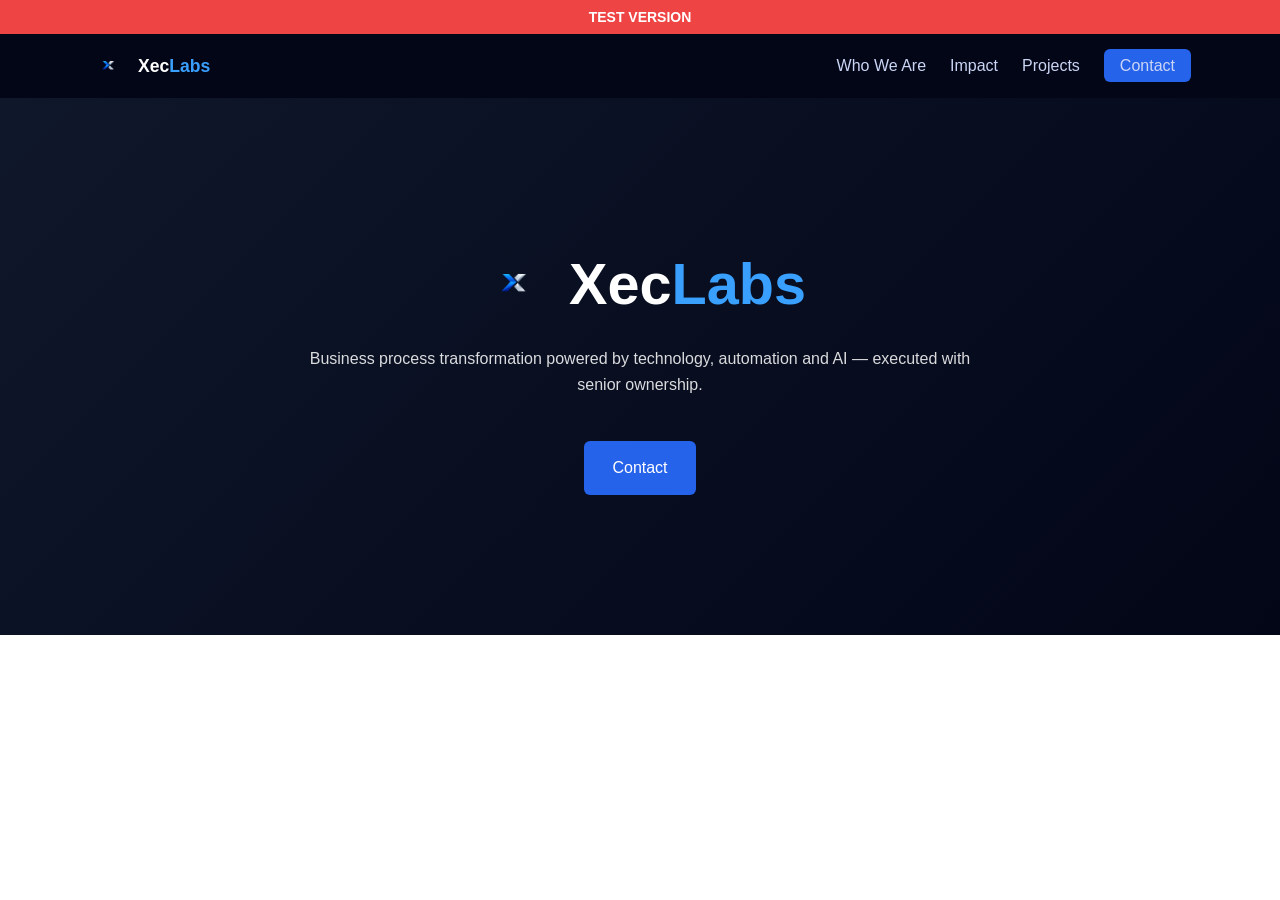
==== index.html @ a70243a5 "Update index.html" ====
<!DOCTYPE html>
<html lang="en">
<head>
<meta charset="UTF-8">
<title>XecLabs</title>
<meta name="viewport" content="width=device-width, initial-scale=1.0">

<style>
*{box-sizing:border-box;margin:0;padding:0}
body{font-family:Arial,sans-serif;color:#111;line-height:1.6;background:#fff;scroll-behavior:smooth}
.container{max-width:1150px;margin:auto;padding:0 24px}

/* LOGO */
.logo-x{
height:26px;
margin-right:10px;
vertical-align:middle;
}

.hero-x{
height:54px;
margin-right:14px;
vertical-align:middle;
}

/* NAV */
.nav{background:#020617;position:sticky;top:0;z-index:100}
.nav-inner{display:flex;justify-content:space-between;align-items:center;height:64px}
.brand-text{font-weight:700;font-size:1.1rem;display:flex;align-items:center}
.xec{color:#fff}.labs{color:#3aa0ff}
.nav-links{list-style:none;display:flex;gap:24px}
.nav-links a{color:#cbd5f5;text-decoration:none}
.nav-cta{background:#2563eb;padding:8px 16px;border-radius:6px;color:#fff}

/* HERO */
.hero{position:relative;background:linear-gradient(135deg,#0f172a,#020617);color:#fff;padding:140px 0;text-align:center;overflow:hidden}
#bg-canvas{position:absolute;inset:0;z-index:0}
.hero-title{font-size:3.6rem;display:flex;justify-content:center;align-items:center}
.subtitle{max-width:700px;margin:16px auto;opacity:.85}
.cta{display:inline-block;margin-top:28px;padding:14px 28px;background:#2563eb;color:#fff;text-decoration:none;border-radius:6px}

/* SECTIONS */
.section{padding:120px 0}
.section.light{background:#f8fafc}
h2{font-size:2.4rem;margin-bottom:40px}

/* WHO */
.who-wrapper{display:grid;grid-template-columns:1.2fr 1fr;gap:80px;align-items:center}
.who-accent{width:60px;height:4px;background:linear-gradient(90deg,#3aa0ff,#7c3aed);margin-bottom:30px;border-radius:4px}
.who-lead{font-size:1.4rem;font-weight:600;margin-bottom:24px}
.who-left p{margin-bottom:16px;opacity:.85}
.who-feature{
padding:28px;border-radius:16px;
background:linear-gradient(145deg,#ffffff,#f1f5f9);
box-shadow:0 12px 35px rgba(0,0,0,.06);
transition:.3s;margin-bottom:20px}
.who-feature:hover{
transform:translateY(-6px);
box-shadow:0 18px 45px rgba(0,0,0,.1)}
.who-feature h4{
margin-bottom:10px;
background:linear-gradient(90deg,#3aa0ff,#7c3aed);
-webkit-background-clip:text;
-webkit-text-fill-color:transparent}

/* IMPACT */
.impact{background:radial-gradient(circle at top left,#111827,#020617 70%);color:#fff}
.impact-frame{border:1px solid rgba(255,255,255,.08);padding:90px 60px;border-radius:20px;background:rgba(255,255,255,.03)}
.impact-grid{display:grid;grid-template-columns:repeat(auto-fit,minmax(220px,1fr));gap:60px;text-align:center}
.impact-number{
font-size:3.8rem;font-weight:700;
background:linear-gradient(90deg,#3aa0ff,#7c3aed);
-webkit-background-clip:text;-webkit-text-fill-color:transparent;
margin-bottom:12px}

/* PROJECTS */
.project-company{margin-top:100px}
.company-header img{max-height:70px;margin-bottom:20px}
.company-description{opacity:.7;margin-bottom:50px}
.project-grid{
display:grid;
grid-template-columns:repeat(auto-fit,minmax(280px,1fr));
gap:28px}
.project-card{
padding:28px;border-radius:18px;
background:linear-gradient(145deg,#ffffff,#f1f5f9);
box-shadow:0 15px 40px rgba(0,0,0,.06);
transition:.3s}
.project-card:hover{
transform:translateY(-8px);
box-shadow:0 20px 50px rgba(0,0,0,.1)}
.project-card h4{
margin-bottom:14px;
background:linear-gradient(90deg,#3aa0ff,#7c3aed);
-webkit-background-clip:text;
-webkit-text-fill-color:transparent}
.project-card p{font-size:.9rem;opacity:.85;margin-bottom:10px}
.kpi-badges{display:flex;flex-wrap:wrap;gap:8px;margin-top:8px}
.kpi-badges span{
padding:6px 12px;font-size:.75rem;border-radius:20px;
background:rgba(58,160,255,.08);
border:1px solid rgba(58,160,255,.3)}

footer{text-align:center;padding:40px;color:#666}

@media(max-width:900px){
.who-wrapper{grid-template-columns:1fr}
.hero-title{font-size:2.6rem}
}

/* TEST BANNER */
.test-banner{
position:fixed;
top:0;
left:0;
width:100%;
background:#ef4444;
color:white;
text-align:center;
padding:6px;
font-weight:bold;
z-index:9999;
font-size:14px;
}

body{
margin-top:34px;
}
</style>
</head>

<body>

<div class="test-banner">TEST VERSION</div>

<nav class="nav">
<div class="container nav-inner">

<div class="brand-text">
<img src="x-logo.png" class="logo-x" alt="XecLabs">
<span class="xec">Xec</span><span class="labs">Labs</span>
</div>

<ul class="nav-links">
<li><a href="#who">Who We Are</a></li>
<li><a href="#impact">Impact</a></li>
<li><a href="#projects">Projects</a></li>
<li><a href="#contact" class="nav-cta">Contact</a></li>
</ul>

</div>
</nav>

<header class="hero">
<canvas id="bg-canvas"></canvas>

<div class="container">

<h1 class="hero-title">
<img src="x-logo.png" class="hero-x" alt="XecLabs">
<span class="xec">Xec</span><span class="labs">Labs</span>
</h1>

<p class="subtitle">
Business process transformation powered by technology, automation and AI — executed with senior ownership.
</p>

<a href="#contact" class="cta">Contact</a>

</div>
</header>
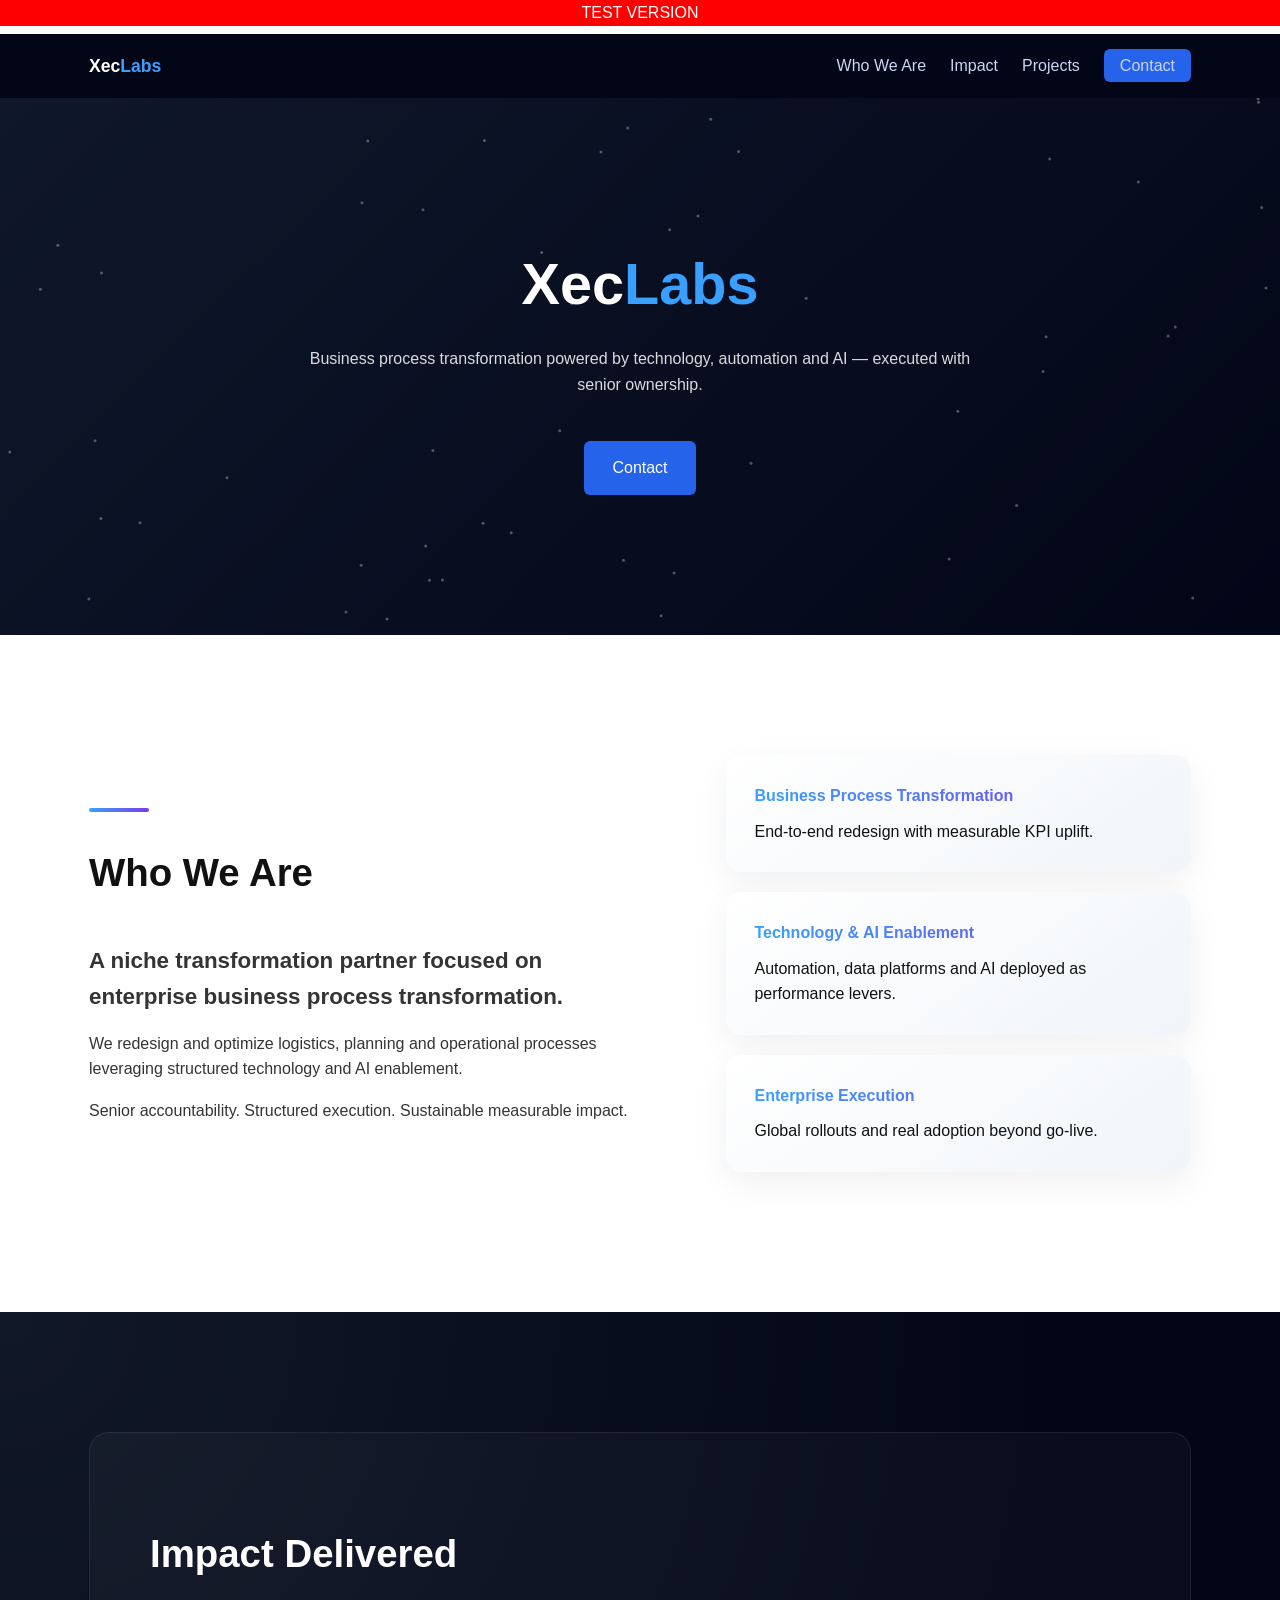
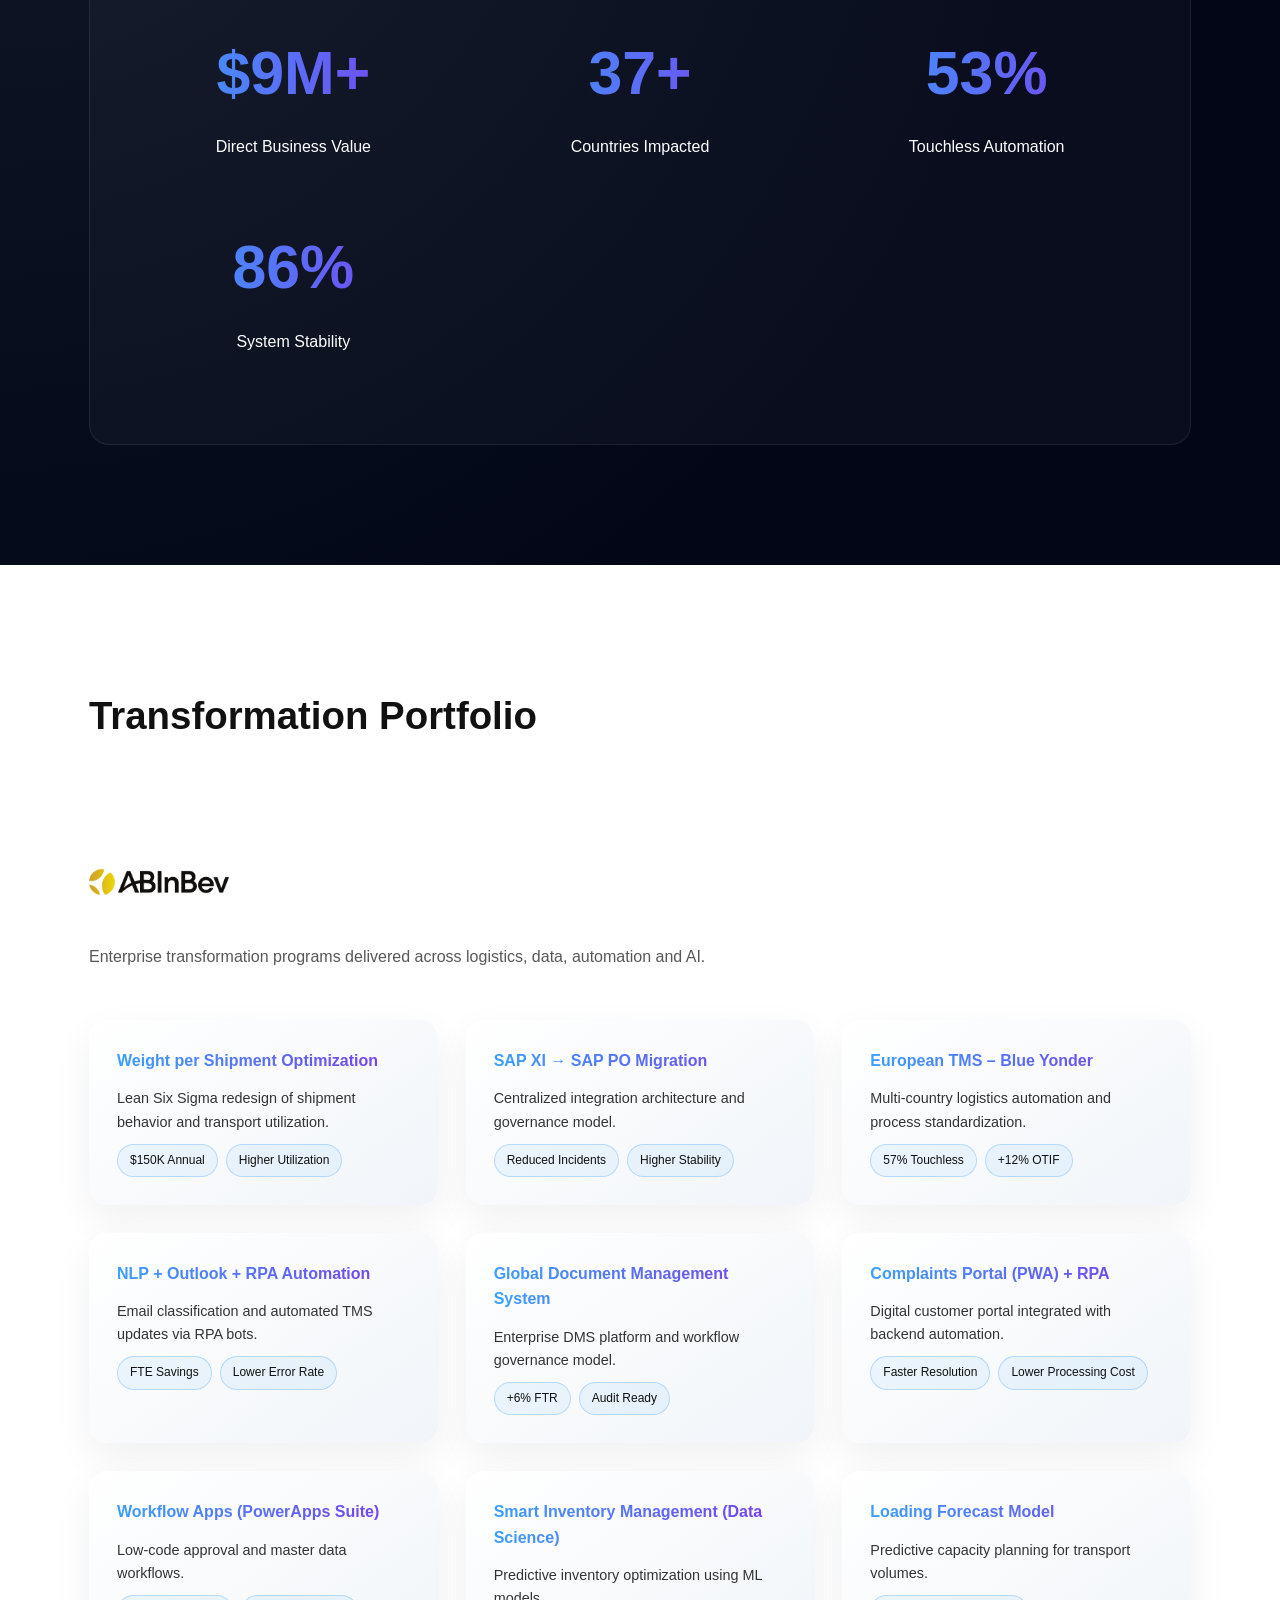
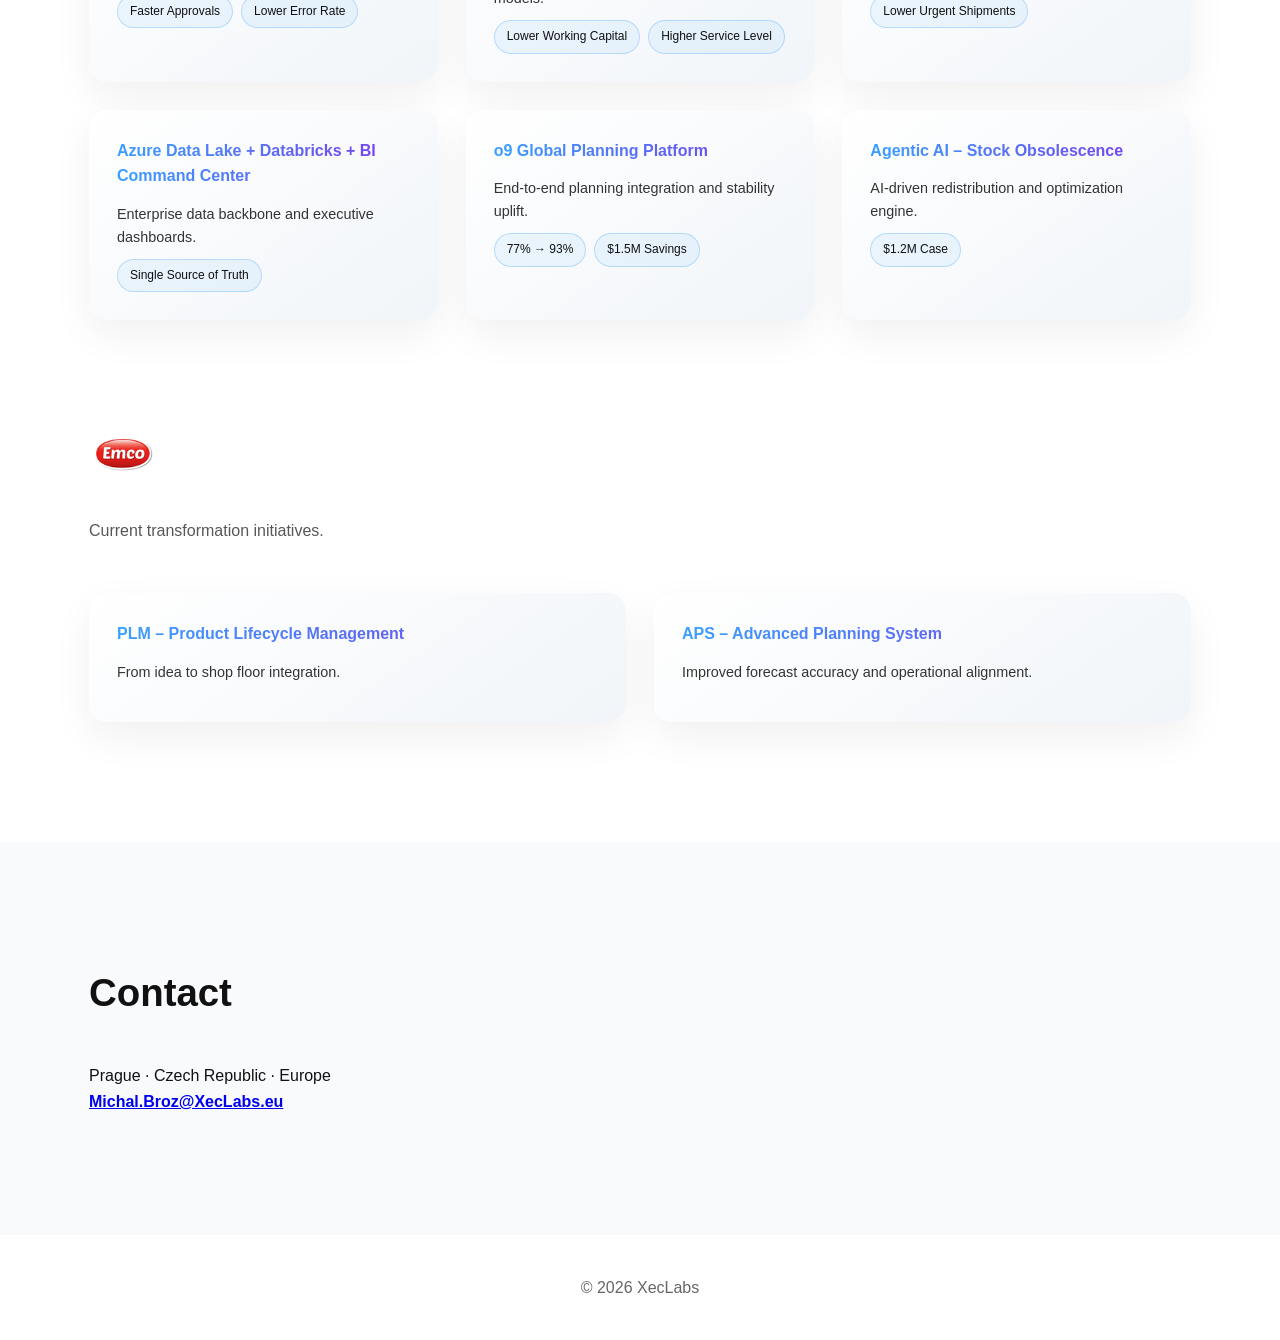
==== commit beb98395: "Update index.html" ====
--- a/index.html
+++ b/index.html
@@ -10,23 +10,10 @@
 body{font-family:Arial,sans-serif;color:#111;line-height:1.6;background:#fff;scroll-behavior:smooth}
 .container{max-width:1150px;margin:auto;padding:0 24px}
 
-/* LOGO */
-.logo-x{
-height:26px;
-margin-right:10px;
-vertical-align:middle;
-}
-
-.hero-x{
-height:54px;
-margin-right:14px;
-vertical-align:middle;
-}
-
 /* NAV */
 .nav{background:#020617;position:sticky;top:0;z-index:100}
 .nav-inner{display:flex;justify-content:space-between;align-items:center;height:64px}
-.brand-text{font-weight:700;font-size:1.1rem;display:flex;align-items:center}
+.brand-text{font-weight:700;font-size:1.1rem}
 .xec{color:#fff}.labs{color:#3aa0ff}
 .nav-links{list-style:none;display:flex;gap:24px}
 .nav-links a{color:#cbd5f5;text-decoration:none}
@@ -35,7 +22,7 @@
 /* HERO */
 .hero{position:relative;background:linear-gradient(135deg,#0f172a,#020617);color:#fff;padding:140px 0;text-align:center;overflow:hidden}
 #bg-canvas{position:absolute;inset:0;z-index:0}
-.hero-title{font-size:3.6rem;display:flex;justify-content:center;align-items:center}
+.hero-title{font-size:3.6rem}
 .subtitle{max-width:700px;margin:16px auto;opacity:.85}
 .cta{display:inline-block;margin-top:28px;padding:14px 28px;background:#2563eb;color:#fff;text-decoration:none;border-radius:6px}
 
@@ -107,8 +94,7 @@
 .who-wrapper{grid-template-columns:1fr}
 .hero-title{font-size:2.6rem}
 }
-
-/* TEST BANNER */
+  /* TEST BANNER */
 .test-banner{
 position:fixed;
 top:0;
@@ -123,6 +109,7 @@
 font-size:14px;
 }
 
+/* aby banner nepřekrýval menu */
 body{
 margin-top:34px;
 }
@@ -131,41 +118,308 @@
 
 <body>
 
-<div class="test-banner">TEST VERSION</div>
-
+<div style="position:fixed;top:0;left:0;width:100%;background:red;color:white;text-align:center;z-index:9999;">
+TEST VERSION
+</div>  
 <nav class="nav">
 <div class="container nav-inner">
-
-<div class="brand-text">
-<img src="x-logo.png" class="logo-x" alt="XecLabs">
-<span class="xec">Xec</span><span class="labs">Labs</span>
-</div>
-
+<div class="brand-text"><span class="xec">Xec</span><span class="labs">Labs</span></div>
 <ul class="nav-links">
 <li><a href="#who">Who We Are</a></li>
 <li><a href="#impact">Impact</a></li>
 <li><a href="#projects">Projects</a></li>
 <li><a href="#contact" class="nav-cta">Contact</a></li>
 </ul>
-
 </div>
 </nav>
 
 <header class="hero">
 <canvas id="bg-canvas"></canvas>
-
 <div class="container">
-
-<h1 class="hero-title">
-<img src="x-logo.png" class="hero-x" alt="XecLabs">
-<span class="xec">Xec</span><span class="labs">Labs</span>
-</h1>
-
+<h1 class="hero-title"><span class="xec">Xec</span><span class="labs">Labs</span></h1>
 <p class="subtitle">
 Business process transformation powered by technology, automation and AI — executed with senior ownership.
 </p>
-
 <a href="#contact" class="cta">Contact</a>
-
 </div>
 </header>
+
+<section id="who" class="section">
+<div class="container who-wrapper">
+<div class="who-left">
+<div class="who-accent"></div>
+<h2>Who We Are</h2>
+<p class="who-lead">
+A niche transformation partner focused on enterprise business process transformation.
+</p>
+<p>
+We redesign and optimize logistics, planning and operational processes leveraging structured technology and AI enablement.
+</p>
+<p>
+Senior accountability. Structured execution. Sustainable measurable impact.
+</p>
+</div>
+<div>
+<div class="who-feature">
+<h4>Business Process Transformation</h4>
+<p>End-to-end redesign with measurable KPI uplift.</p>
+</div>
+<div class="who-feature">
+<h4>Technology & AI Enablement</h4>
+<p>Automation, data platforms and AI deployed as performance levers.</p>
+</div>
+<div class="who-feature">
+<h4>Enterprise Execution</h4>
+<p>Global rollouts and real adoption beyond go-live.</p>
+</div>
+</div>
+</div>
+</section>
+
+<section id="impact" class="section impact">
+<div class="container">
+<div class="impact-frame">
+<h2>Impact Delivered</h2>
+<div class="impact-grid">
+<div><div class="impact-number" data-target="10" data-prefix="$" data-suffix="M+">0</div><p>Direct Business Value</p></div>
+<div><div class="impact-number" data-target="40" data-suffix="+">0</div><p>Countries Impacted</p></div>
+<div><div class="impact-number" data-target="57" data-suffix="%">0</div><p>Touchless Automation</p></div>
+<div><div class="impact-number" data-target="93" data-suffix="%">0</div><p>System Stability</p></div>
+</div>
+</div>
+</div>
+</section>
+
+<section id="projects" class="section">
+<div class="container">
+<h2>Transformation Portfolio</h2>
+
+<div class="project-company">
+<div class="company-header">
+<img src="abinbev.png" alt="AB InBev">
+<p class="company-description">Enterprise transformation programs delivered across logistics, data, automation and AI.</p>
+</div>
+
+<div class="project-grid">
+
+<div class="project-card">
+<h4>Weight per Shipment Optimization</h4>
+<p>Lean Six Sigma redesign of shipment behavior and transport utilization.</p>
+<div class="kpi-badges">
+<span>$150K Annual</span>
+<span>Higher Utilization</span>
+</div>
+</div>
+
+<div class="project-card">
+<h4>SAP XI → SAP PO Migration</h4>
+<p>Centralized integration architecture and governance model.</p>
+<div class="kpi-badges">
+<span>Reduced Incidents</span>
+<span>Higher Stability</span>
+</div>
+</div>
+
+<div class="project-card">
+<h4>European TMS – Blue Yonder</h4>
+<p>Multi-country logistics automation and process standardization.</p>
+<div class="kpi-badges">
+<span>57% Touchless</span>
+<span>+12% OTIF</span>
+</div>
+</div>
+
+<div class="project-card">
+<h4>NLP + Outlook + RPA Automation</h4>
+<p>Email classification and automated TMS updates via RPA bots.</p>
+<div class="kpi-badges">
+<span>FTE Savings</span>
+<span>Lower Error Rate</span>
+</div>
+</div>
+
+<div class="project-card">
+<h4>Global Document Management System</h4>
+<p>Enterprise DMS platform and workflow governance model.</p>
+<div class="kpi-badges">
+<span>+6% FTR</span>
+<span>Audit Ready</span>
+</div>
+</div>
+
+<div class="project-card">
+<h4>Complaints Portal (PWA) + RPA</h4>
+<p>Digital customer portal integrated with backend automation.</p>
+<div class="kpi-badges">
+<span>Faster Resolution</span>
+<span>Lower Processing Cost</span>
+</div>
+</div>
+
+<div class="project-card">
+<h4>Workflow Apps (PowerApps Suite)</h4>
+<p>Low-code approval and master data workflows.</p>
+<div class="kpi-badges">
+<span>Faster Approvals</span>
+<span>Lower Error Rate</span>
+</div>
+</div>
+
+<div class="project-card">
+<h4>Smart Inventory Management (Data Science)</h4>
+<p>Predictive inventory optimization using ML models.</p>
+<div class="kpi-badges">
+<span>Lower Working Capital</span>
+<span>Higher Service Level</span>
+</div>
+</div>
+
+<div class="project-card">
+<h4>Loading Forecast Model</h4>
+<p>Predictive capacity planning for transport volumes.</p>
+<div class="kpi-badges">
+<span>Lower Urgent Shipments</span>
+</div>
+</div>
+
+<div class="project-card">
+<h4>Azure Data Lake + Databricks + BI Command Center</h4>
+<p>Enterprise data backbone and executive dashboards.</p>
+<div class="kpi-badges">
+<span>Single Source of Truth</span>
+</div>
+</div>
+
+<div class="project-card">
+<h4>o9 Global Planning Platform</h4>
+<p>End-to-end planning integration and stability uplift.</p>
+<div class="kpi-badges">
+<span>77% → 93%</span>
+<span>$1.5M Savings</span>
+</div>
+</div>
+
+<div class="project-card">
+<h4>Agentic AI – Stock Obsolescence</h4>
+<p>AI-driven redistribution and optimization engine.</p>
+<div class="kpi-badges">
+<span>$1.2M Case</span>
+</div>
+</div>
+
+</div>
+</div>
+
+<div class="project-company">
+<div class="company-header">
+<img src="emco.png" alt="Emco">
+<p class="company-description">Current transformation initiatives.</p>
+</div>
+<div class="project-grid">
+<div class="project-card">
+<h4>PLM – Product Lifecycle Management</h4>
+<p>From idea to shop floor integration.</p>
+</div>
+<div class="project-card">
+<h4>APS – Advanced Planning System</h4>
+<p>Improved forecast accuracy and operational alignment.</p>
+</div>
+</div>
+</div>
+
+</div>
+</section>
+
+<section id="contact" class="section light">
+<div class="container">
+<h2>Contact</h2>
+<p>
+Prague · Czech Republic · Europe<br>
+<strong><a href="mailto:Michal.Broz@XecLabs.eu">Michal.Broz@XecLabs.eu</a></strong>
+</p>
+</div>
+</section>
+
+<footer>© 2026 XecLabs</footer>
+
+<script>
+
+// HERO ANIMATION
+const c=document.getElementById("bg-canvas"),
+ctx=c.getContext("2d"),
+h=document.querySelector(".hero");
+
+function resizeCanvas(){
+  c.width=h.offsetWidth;
+  c.height=h.offsetHeight;
+}
+resizeCanvas();
+window.addEventListener("resize",resizeCanvas);
+
+const particles=[...Array(50)].map(()=>({
+  x:Math.random()*c.width,
+  y:Math.random()*c.height,
+  vx:(Math.random()-.5)*.3,
+  vy:(Math.random()-.5)*.3
+}));
+
+(function animate(){
+  ctx.clearRect(0,0,c.width,c.height);
+  particles.forEach(p=>{
+    p.x+=p.vx;
+    p.y+=p.vy;
+    if(p.x<0||p.x>c.width)p.vx*=-1;
+    if(p.y<0||p.y>c.height)p.vy*=-1;
+    ctx.fillStyle="rgba(255,255,255,.3)";
+    ctx.beginPath();
+    ctx.arc(p.x,p.y,1.5,0,Math.PI*2);
+    ctx.fill();
+  });
+  requestAnimationFrame(animate);
+})();
+
+
+// IMPACT COUNT-UP (FIXED VERSION)
+
+const counters=document.querySelectorAll(".impact-number");
+
+function runCounter(counter){
+  if(counter.dataset.done==="true") return;
+  counter.dataset.done="true";
+
+  const target=parseInt(counter.dataset.target);
+  const prefix=counter.dataset.prefix || "";
+  const suffix=counter.dataset.suffix || "";
+
+  const duration=1600;
+  const startTime=performance.now();
+
+  function update(currentTime){
+    const progress=Math.min((currentTime-startTime)/duration,1);
+    const value=Math.floor(progress*target);
+    counter.textContent=prefix+value+suffix;
+
+    if(progress<1){
+      requestAnimationFrame(update);
+    } else {
+      counter.textContent=prefix+target+suffix;
+    }
+  }
+
+  requestAnimationFrame(update);
+}
+
+const impactSection=document.querySelector("#impact");
+
+const observer=new IntersectionObserver(entries=>{
+  entries.forEach(entry=>{
+    if(entry.isIntersecting){
+      counters.forEach(counter=>runCounter(counter));
+      observer.disconnect();
+    }
+  });
+},{threshold:0.5});
+
+observer.observe(impactSection);
+
+</script>
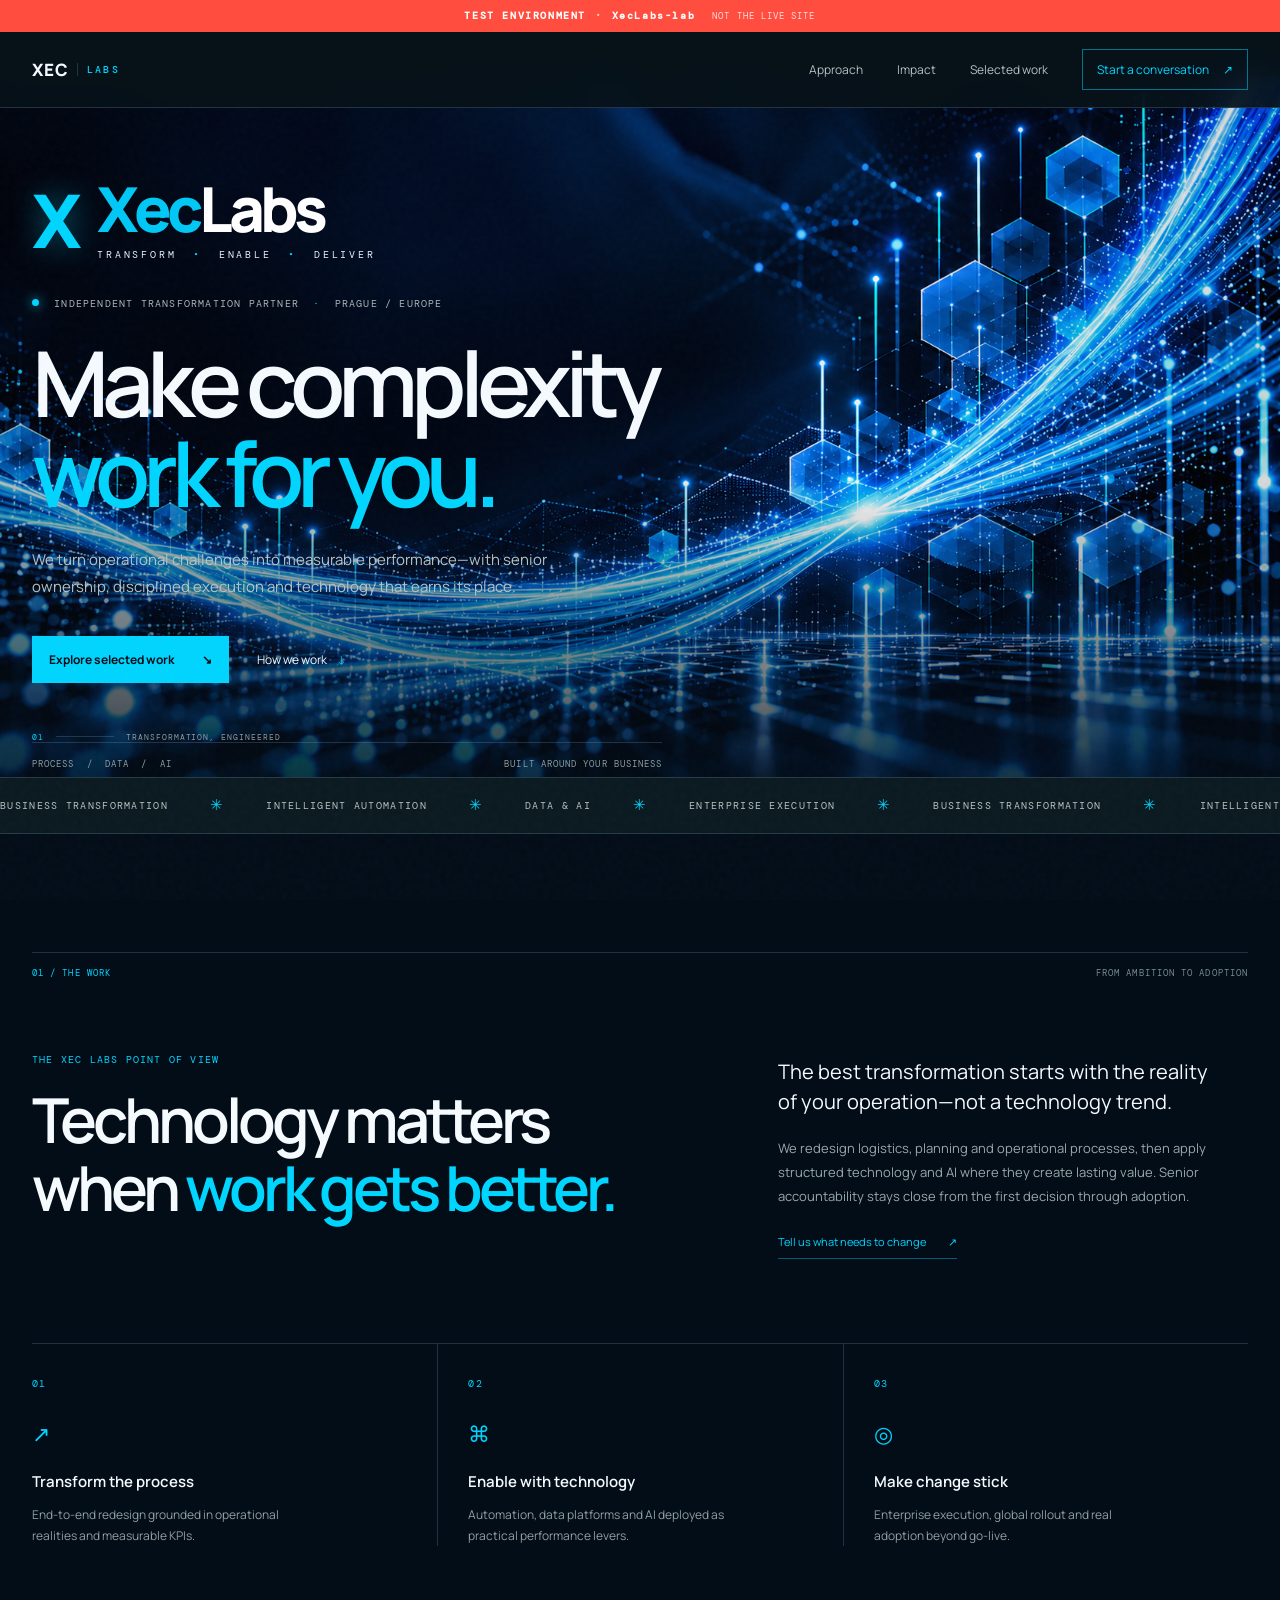
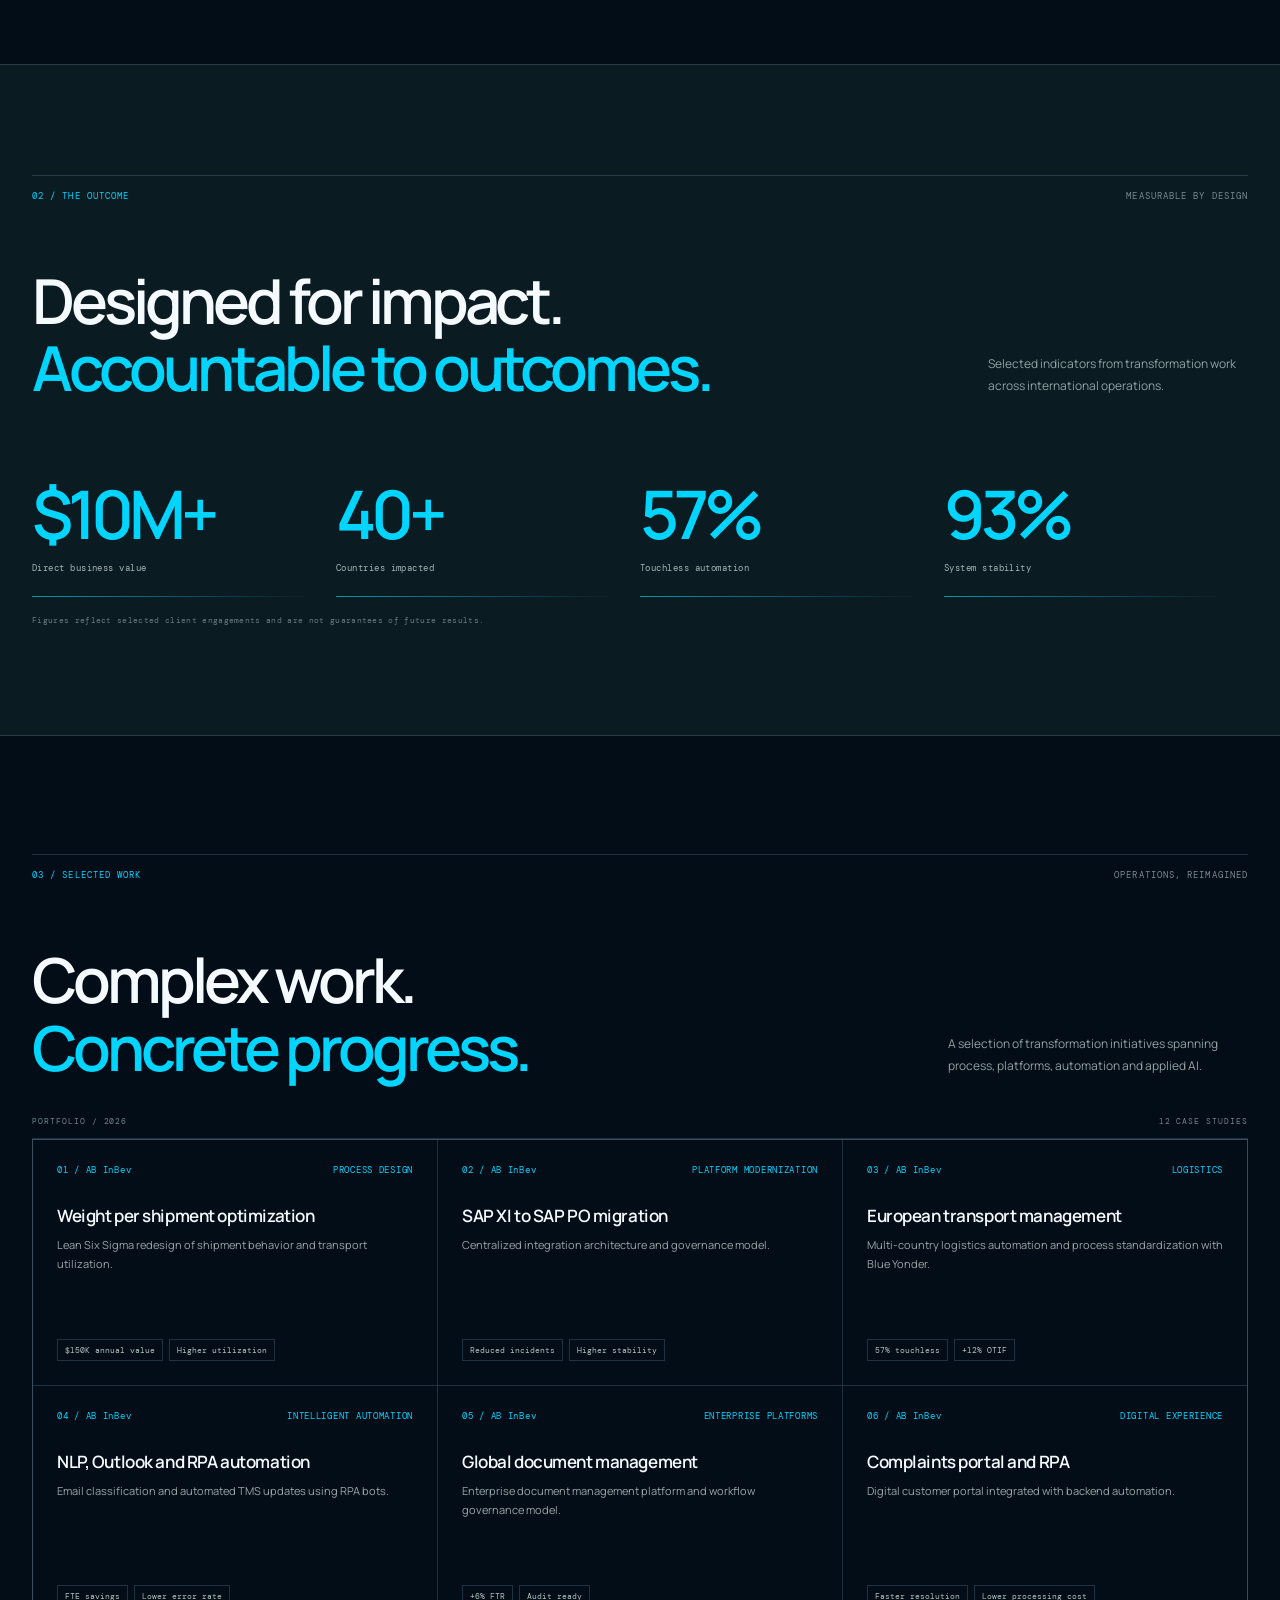
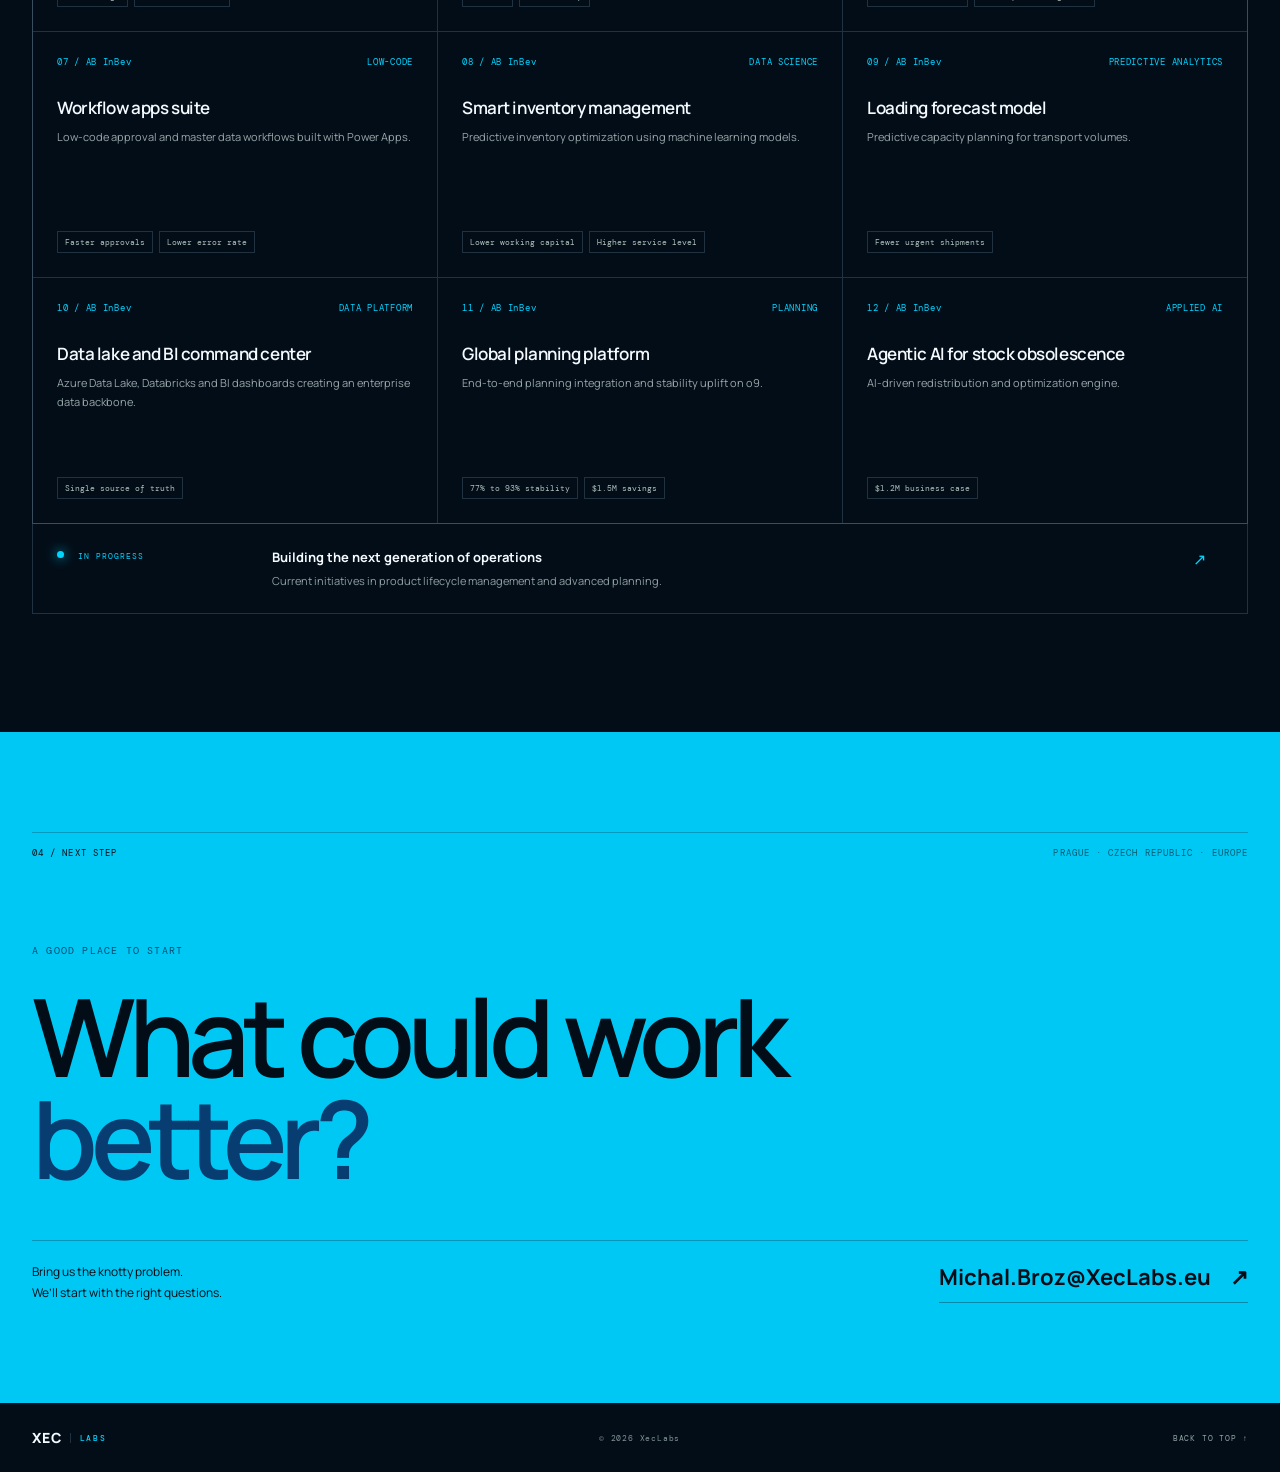
==== commit 8aea11fd: "Add files via upload Update XecLabs test site" ====
--- a/index.html
+++ b/index.html
@@ -1,425 +1,100 @@
-<!DOCTYPE html>
+<!doctype html>
 <html lang="en">
 <head>
-<meta charset="UTF-8">
-<title>XecLabs</title>
-<meta name="viewport" content="width=device-width, initial-scale=1.0">
+  <meta charset="utf-8">
+  <meta name="viewport" content="width=device-width, initial-scale=1">
+  <meta name="theme-color" content="#08131b">
+  <meta name="description" content="XecLabs transforms complex business processes with technology, automation and AI.">
+  <title>XecLabs — Test preview</title>
+  <link rel="preconnect" href="https://fonts.googleapis.com">
+  <link rel="preconnect" href="https://fonts.gstatic.com" crossorigin>
+  <link href="https://fonts.googleapis.com/css2?family=DM+Mono:wght@400;500&family=Manrope:wght@400;500;600;700;800&display=swap" rel="stylesheet">
+  <link rel="stylesheet" href="styles.css">
+  <link rel="stylesheet" href="lab-test.css">
+</head>
+<body>
+  <div class="environment-banner">TEST ENVIRONMENT <span>·</span> XecLabs-lab <small>NOT THE LIVE SITE</small></div>
+  <div class="noise" aria-hidden="true"></div>
+  <header class="site-header">
+    <div class="wrap nav-wrap">
+      <a class="wordmark" href="#top" aria-label="XecLabs home"><span>XEC</span><i>LABS</i></a>
+      <button class="menu-toggle" type="button" aria-expanded="false" aria-controls="primary-nav" aria-label="Open navigation"><span></span><span></span></button>
+      <nav id="primary-nav" class="nav-links" aria-label="Main navigation">
+        <a href="#approach">Approach</a><a href="#impact">Impact</a><a href="#work">Selected work</a>
+        <a class="nav-contact" href="#contact">Start a conversation <span>↗</span></a>
+      </nav>
+    </div>
+  </header>
 
-<style>
-*{box-sizing:border-box;margin:0;padding:0}
-body{font-family:Arial,sans-serif;color:#111;line-height:1.6;background:#fff;scroll-behavior:smooth}
-.container{max-width:1150px;margin:auto;padding:0 24px}
+  <main id="top">
+    <section class="hero wrap">
+      <div class="hero-copy">
+        <div class="hero-brand-lockup" aria-label="XecLabs — Transform, Enable, Deliver">
+          <span class="hero-x-mark" aria-hidden="true">X</span>
+          <span class="hero-brand-lines"><span class="hero-brand-name"><i>Xec</i>Labs</span><span class="hero-brand-tagline">TRANSFORM <b>•</b> ENABLE <b>•</b> DELIVER</span></span>
+        </div>
+        <p class="eyebrow"><span class="pulse"></span> INDEPENDENT TRANSFORMATION PARTNER <b>·</b> PRAGUE / EUROPE</p>
+        <h1>Make complexity<br><em>work for you.</em></h1>
+        <p class="hero-lede">We turn operational challenges into measurable performance—with senior ownership, disciplined execution and technology that earns its place.</p>
+        <div class="hero-actions"><a class="button button-bright" href="#work">Explore selected work <span>↘</span></a><a class="text-link" href="#approach">How we work <span>↓</span></a></div>
+        <div class="hero-foot"><span>PROCESS&nbsp; / &nbsp;DATA&nbsp; / &nbsp;AI</span><span>BUILT AROUND YOUR BUSINESS</span></div>
+      </div>
+      <div class="hero-art" aria-hidden="true">
+        <div class="orbit orbit-one"></div><div class="orbit orbit-two"></div><div class="orbit orbit-three"></div>
+        <div class="core"><span class="core-mark">X</span><span class="core-label">SIGNAL<br>TO IMPACT</span></div>
+        <div class="node node-a"><b>01</b><span>PROCESS</span></div><div class="node node-b"><b>02</b><span>DATA</span></div><div class="node node-c"><b>03</b><span>INTELLIGENCE</span></div>
+        <span class="art-coordinate">50°05' N&nbsp; 14°25' E</span><span class="art-cross">+</span>
+      </div>
+      <div class="hero-index"><span>01</span><span class="index-line"></span><span>TRANSFORMATION, ENGINEERED</span></div>
+    </section>
 
-/* NAV */
-.nav{background:#020617;position:sticky;top:0;z-index:100}
-.nav-inner{display:flex;justify-content:space-between;align-items:center;height:64px}
-.brand-text{font-weight:700;font-size:1.1rem}
-.xec{color:#fff}.labs{color:#3aa0ff}
-.nav-links{list-style:none;display:flex;gap:24px}
-.nav-links a{color:#cbd5f5;text-decoration:none}
-.nav-cta{background:#2563eb;padding:8px 16px;border-radius:6px;color:#fff}
+    <section class="ticker" aria-label="Capabilities"><div class="ticker-track"><span>BUSINESS TRANSFORMATION</span><i>✳</i><span>INTELLIGENT AUTOMATION</span><i>✳</i><span>DATA &amp; AI</span><i>✳</i><span>ENTERPRISE EXECUTION</span><i>✳</i><span>BUSINESS TRANSFORMATION</span><i>✳</i><span>INTELLIGENT AUTOMATION</span><i>✳</i></div></section>
 
-/* HERO */
-.hero{position:relative;background:linear-gradient(135deg,#0f172a,#020617);color:#fff;padding:140px 0;text-align:center;overflow:hidden}
-#bg-canvas{position:absolute;inset:0;z-index:0}
-.hero-title{font-size:3.6rem}
-.subtitle{max-width:700px;margin:16px auto;opacity:.85}
-.cta{display:inline-block;margin-top:28px;padding:14px 28px;background:#2563eb;color:#fff;text-decoration:none;border-radius:6px}
+    <section id="approach" class="section approach wrap">
+      <div class="section-kicker"><span>01 / THE WORK</span><span>FROM AMBITION TO ADOPTION</span></div>
+      <div class="approach-grid">
+        <div><p class="eyebrow accent">THE XEC LABS POINT OF VIEW</p><h2>Technology matters<br>when <em>work gets better.</em></h2></div>
+        <div class="approach-copy"><p class="large-copy">The best transformation starts with the reality of your operation—not a technology trend.</p><p>We redesign logistics, planning and operational processes, then apply structured technology and AI where they create lasting value. Senior accountability stays close from the first decision through adoption.</p><a class="arrow-link" href="#contact">Tell us what needs to change <span>↗</span></a></div>
+      </div>
+      <div class="capability-grid">
+        <article class="capability"><span class="cap-index">01</span><div class="cap-icon">↗</div><h3>Transform the process</h3><p>End-to-end redesign grounded in operational realities and measurable KPIs.</p></article>
+        <article class="capability"><span class="cap-index">02</span><div class="cap-icon">⌘</div><h3>Enable with technology</h3><p>Automation, data platforms and AI deployed as practical performance levers.</p></article>
+        <article class="capability"><span class="cap-index">03</span><div class="cap-icon">◎</div><h3>Make change stick</h3><p>Enterprise execution, global rollout and real adoption beyond go-live.</p></article>
+      </div>
+    </section>
 
-/* SECTIONS */
-.section{padding:120px 0}
-.section.light{background:#f8fafc}
-h2{font-size:2.4rem;margin-bottom:40px}
+    <section id="impact" class="impact-section">
+      <div class="wrap impact-wrap">
+        <div class="section-kicker"><span>02 / THE OUTCOME</span><span>MEASURABLE BY DESIGN</span></div>
+        <div class="impact-heading"><h2>Designed for impact.<br><em>Accountable to outcomes.</em></h2><p>Selected indicators from transformation work across international operations.</p></div>
+        <div class="metrics" id="metrics">
+          <div class="metric"><span class="metric-value" data-value="10" data-prefix="$" data-suffix="M+">$10M+</span><span class="metric-label">Direct business value</span><span class="metric-rule"></span></div>
+          <div class="metric"><span class="metric-value" data-value="40" data-suffix="+">40+</span><span class="metric-label">Countries impacted</span><span class="metric-rule"></span></div>
+          <div class="metric"><span class="metric-value" data-value="57" data-suffix="%">57%</span><span class="metric-label">Touchless automation</span><span class="metric-rule"></span></div>
+          <div class="metric"><span class="metric-value" data-value="93" data-suffix="%">93%</span><span class="metric-label">System stability</span><span class="metric-rule"></span></div>
+        </div>
+        <p class="metric-note">Figures reflect selected client engagements and are not guarantees of future results.</p>
+      </div>
+    </section>
 
-/* WHO */
-.who-wrapper{display:grid;grid-template-columns:1.2fr 1fr;gap:80px;align-items:center}
-.who-accent{width:60px;height:4px;background:linear-gradient(90deg,#3aa0ff,#7c3aed);margin-bottom:30px;border-radius:4px}
-.who-lead{font-size:1.4rem;font-weight:600;margin-bottom:24px}
-.who-left p{margin-bottom:16px;opacity:.85}
-.who-feature{
-padding:28px;border-radius:16px;
-background:linear-gradient(145deg,#ffffff,#f1f5f9);
-box-shadow:0 12px 35px rgba(0,0,0,.06);
-transition:.3s;margin-bottom:20px}
-.who-feature:hover{
-transform:translateY(-6px);
-box-shadow:0 18px 45px rgba(0,0,0,.1)}
-.who-feature h4{
-margin-bottom:10px;
-background:linear-gradient(90deg,#3aa0ff,#7c3aed);
--webkit-background-clip:text;
--webkit-text-fill-color:transparent}
+    <section id="work" class="section work-section wrap">
+      <div class="section-kicker"><span>03 / SELECTED WORK</span><span>OPERATIONS, REIMAGINED</span></div>
+      <div class="work-heading"><h2>Complex work.<br><em>Concrete progress.</em></h2><p>A selection of transformation initiatives spanning process, platforms, automation and applied AI.</p></div>
+      <div class="work-meta"><span>PORTFOLIO / 2026</span><span id="project-count">LOADING CASE STUDIES</span></div>
+      <div class="project-grid" id="project-grid" aria-live="polite"></div>
+      <div class="current-work"><div class="current-label"><span class="pulse"></span> IN PROGRESS</div><div><h3>Building the next generation of operations</h3><p>Current initiatives in product lifecycle management and advanced planning.</p></div><span class="current-arrow">↗</span></div>
+    </section>
 
-/* IMPACT */
-.impact{background:radial-gradient(circle at top left,#111827,#020617 70%);color:#fff}
-.impact-frame{border:1px solid rgba(255,255,255,.08);padding:90px 60px;border-radius:20px;background:rgba(255,255,255,.03)}
-.impact-grid{display:grid;grid-template-columns:repeat(auto-fit,minmax(220px,1fr));gap:60px;text-align:center}
-.impact-number{
-font-size:3.8rem;font-weight:700;
-background:linear-gradient(90deg,#3aa0ff,#7c3aed);
--webkit-background-clip:text;-webkit-text-fill-color:transparent;
-margin-bottom:12px}
-
-/* PROJECTS */
-.project-company{margin-top:100px}
-.company-header img{max-height:70px;margin-bottom:20px}
-.company-description{opacity:.7;margin-bottom:50px}
-.project-grid{
-display:grid;
-grid-template-columns:repeat(auto-fit,minmax(280px,1fr));
-gap:28px}
-.project-card{
-padding:28px;border-radius:18px;
-background:linear-gradient(145deg,#ffffff,#f1f5f9);
-box-shadow:0 15px 40px rgba(0,0,0,.06);
-transition:.3s}
-.project-card:hover{
-transform:translateY(-8px);
-box-shadow:0 20px 50px rgba(0,0,0,.1)}
-.project-card h4{
-margin-bottom:14px;
-background:linear-gradient(90deg,#3aa0ff,#7c3aed);
--webkit-background-clip:text;
--webkit-text-fill-color:transparent}
-.project-card p{font-size:.9rem;opacity:.85;margin-bottom:10px}
-.kpi-badges{display:flex;flex-wrap:wrap;gap:8px;margin-top:8px}
-.kpi-badges span{
-padding:6px 12px;font-size:.75rem;border-radius:20px;
-background:rgba(58,160,255,.08);
-border:1px solid rgba(58,160,255,.3)}
-
-footer{text-align:center;padding:40px;color:#666}
-
-@media(max-width:900px){
-.who-wrapper{grid-template-columns:1fr}
-.hero-title{font-size:2.6rem}
-}
-  /* TEST BANNER */
-.test-banner{
-position:fixed;
-top:0;
-left:0;
-width:100%;
-background:#ef4444;
-color:white;
-text-align:center;
-padding:6px;
-font-weight:bold;
-z-index:9999;
-font-size:14px;
-}
-
-/* aby banner nepřekrýval menu */
-body{
-margin-top:34px;
-}
-</style>
-</head>
-
-<body>
-
-<div style="position:fixed;top:0;left:0;width:100%;background:red;color:white;text-align:center;z-index:9999;">
-TEST VERSION
-</div>  
-<nav class="nav">
-<div class="container nav-inner">
-<div class="brand-text"><span class="xec">Xec</span><span class="labs">Labs</span></div>
-<ul class="nav-links">
-<li><a href="#who">Who We Are</a></li>
-<li><a href="#impact">Impact</a></li>
-<li><a href="#projects">Projects</a></li>
-<li><a href="#contact" class="nav-cta">Contact</a></li>
-</ul>
-</div>
-</nav>
-
-<header class="hero">
-<canvas id="bg-canvas"></canvas>
-<div class="container">
-<h1 class="hero-title"><span class="xec">Xec</span><span class="labs">Labs</span></h1>
-<p class="subtitle">
-Business process transformation powered by technology, automation and AI — executed with senior ownership.
-</p>
-<a href="#contact" class="cta">Contact</a>
-</div>
-</header>
-
-<section id="who" class="section">
-<div class="container who-wrapper">
-<div class="who-left">
-<div class="who-accent"></div>
-<h2>Who We Are</h2>
-<p class="who-lead">
-A niche transformation partner focused on enterprise business process transformation.
-</p>
-<p>
-We redesign and optimize logistics, planning and operational processes leveraging structured technology and AI enablement.
-</p>
-<p>
-Senior accountability. Structured execution. Sustainable measurable impact.
-</p>
-</div>
-<div>
-<div class="who-feature">
-<h4>Business Process Transformation</h4>
-<p>End-to-end redesign with measurable KPI uplift.</p>
-</div>
-<div class="who-feature">
-<h4>Technology & AI Enablement</h4>
-<p>Automation, data platforms and AI deployed as performance levers.</p>
-</div>
-<div class="who-feature">
-<h4>Enterprise Execution</h4>
-<p>Global rollouts and real adoption beyond go-live.</p>
-</div>
-</div>
-</div>
-</section>
-
-<section id="impact" class="section impact">
-<div class="container">
-<div class="impact-frame">
-<h2>Impact Delivered</h2>
-<div class="impact-grid">
-<div><div class="impact-number" data-target="10" data-prefix="$" data-suffix="M+">0</div><p>Direct Business Value</p></div>
-<div><div class="impact-number" data-target="40" data-suffix="+">0</div><p>Countries Impacted</p></div>
-<div><div class="impact-number" data-target="57" data-suffix="%">0</div><p>Touchless Automation</p></div>
-<div><div class="impact-number" data-target="93" data-suffix="%">0</div><p>System Stability</p></div>
-</div>
-</div>
-</div>
-</section>
-
-<section id="projects" class="section">
-<div class="container">
-<h2>Transformation Portfolio</h2>
-
-<div class="project-company">
-<div class="company-header">
-<img src="abinbev.png" alt="AB InBev">
-<p class="company-description">Enterprise transformation programs delivered across logistics, data, automation and AI.</p>
-</div>
-
-<div class="project-grid">
-
-<div class="project-card">
-<h4>Weight per Shipment Optimization</h4>
-<p>Lean Six Sigma redesign of shipment behavior and transport utilization.</p>
-<div class="kpi-badges">
-<span>$150K Annual</span>
-<span>Higher Utilization</span>
-</div>
-</div>
-
-<div class="project-card">
-<h4>SAP XI → SAP PO Migration</h4>
-<p>Centralized integration architecture and governance model.</p>
-<div class="kpi-badges">
-<span>Reduced Incidents</span>
-<span>Higher Stability</span>
-</div>
-</div>
-
-<div class="project-card">
-<h4>European TMS – Blue Yonder</h4>
-<p>Multi-country logistics automation and process standardization.</p>
-<div class="kpi-badges">
-<span>57% Touchless</span>
-<span>+12% OTIF</span>
-</div>
-</div>
-
-<div class="project-card">
-<h4>NLP + Outlook + RPA Automation</h4>
-<p>Email classification and automated TMS updates via RPA bots.</p>
-<div class="kpi-badges">
-<span>FTE Savings</span>
-<span>Lower Error Rate</span>
-</div>
-</div>
-
-<div class="project-card">
-<h4>Global Document Management System</h4>
-<p>Enterprise DMS platform and workflow governance model.</p>
-<div class="kpi-badges">
-<span>+6% FTR</span>
-<span>Audit Ready</span>
-</div>
-</div>
-
-<div class="project-card">
-<h4>Complaints Portal (PWA) + RPA</h4>
-<p>Digital customer portal integrated with backend automation.</p>
-<div class="kpi-badges">
-<span>Faster Resolution</span>
-<span>Lower Processing Cost</span>
-</div>
-</div>
-
-<div class="project-card">
-<h4>Workflow Apps (PowerApps Suite)</h4>
-<p>Low-code approval and master data workflows.</p>
-<div class="kpi-badges">
-<span>Faster Approvals</span>
-<span>Lower Error Rate</span>
-</div>
-</div>
-
-<div class="project-card">
-<h4>Smart Inventory Management (Data Science)</h4>
-<p>Predictive inventory optimization using ML models.</p>
-<div class="kpi-badges">
-<span>Lower Working Capital</span>
-<span>Higher Service Level</span>
-</div>
-</div>
-
-<div class="project-card">
-<h4>Loading Forecast Model</h4>
-<p>Predictive capacity planning for transport volumes.</p>
-<div class="kpi-badges">
-<span>Lower Urgent Shipments</span>
-</div>
-</div>
-
-<div class="project-card">
-<h4>Azure Data Lake + Databricks + BI Command Center</h4>
-<p>Enterprise data backbone and executive dashboards.</p>
-<div class="kpi-badges">
-<span>Single Source of Truth</span>
-</div>
-</div>
-
-<div class="project-card">
-<h4>o9 Global Planning Platform</h4>
-<p>End-to-end planning integration and stability uplift.</p>
-<div class="kpi-badges">
-<span>77% → 93%</span>
-<span>$1.5M Savings</span>
-</div>
-</div>
-
-<div class="project-card">
-<h4>Agentic AI – Stock Obsolescence</h4>
-<p>AI-driven redistribution and optimization engine.</p>
-<div class="kpi-badges">
-<span>$1.2M Case</span>
-</div>
-</div>
-
-</div>
-</div>
-
-<div class="project-company">
-<div class="company-header">
-<img src="emco.png" alt="Emco">
-<p class="company-description">Current transformation initiatives.</p>
-</div>
-<div class="project-grid">
-<div class="project-card">
-<h4>PLM – Product Lifecycle Management</h4>
-<p>From idea to shop floor integration.</p>
-</div>
-<div class="project-card">
-<h4>APS – Advanced Planning System</h4>
-<p>Improved forecast accuracy and operational alignment.</p>
-</div>
-</div>
-</div>
-
-</div>
-</section>
-
-<section id="contact" class="section light">
-<div class="container">
-<h2>Contact</h2>
-<p>
-Prague · Czech Republic · Europe<br>
-<strong><a href="mailto:Michal.Broz@XecLabs.eu">Michal.Broz@XecLabs.eu</a></strong>
-</p>
-</div>
-</section>
-
-<footer>© 2026 XecLabs</footer>
-
-<script>
-
-// HERO ANIMATION
-const c=document.getElementById("bg-canvas"),
-ctx=c.getContext("2d"),
-h=document.querySelector(".hero");
-
-function resizeCanvas(){
-  c.width=h.offsetWidth;
-  c.height=h.offsetHeight;
-}
-resizeCanvas();
-window.addEventListener("resize",resizeCanvas);
-
-const particles=[...Array(50)].map(()=>({
-  x:Math.random()*c.width,
-  y:Math.random()*c.height,
-  vx:(Math.random()-.5)*.3,
-  vy:(Math.random()-.5)*.3
-}));
-
-(function animate(){
-  ctx.clearRect(0,0,c.width,c.height);
-  particles.forEach(p=>{
-    p.x+=p.vx;
-    p.y+=p.vy;
-    if(p.x<0||p.x>c.width)p.vx*=-1;
-    if(p.y<0||p.y>c.height)p.vy*=-1;
-    ctx.fillStyle="rgba(255,255,255,.3)";
-    ctx.beginPath();
-    ctx.arc(p.x,p.y,1.5,0,Math.PI*2);
-    ctx.fill();
-  });
-  requestAnimationFrame(animate);
-})();
-
-
-// IMPACT COUNT-UP (FIXED VERSION)
-
-const counters=document.querySelectorAll(".impact-number");
-
-function runCounter(counter){
-  if(counter.dataset.done==="true") return;
-  counter.dataset.done="true";
-
-  const target=parseInt(counter.dataset.target);
-  const prefix=counter.dataset.prefix || "";
-  const suffix=counter.dataset.suffix || "";
-
-  const duration=1600;
-  const startTime=performance.now();
-
-  function update(currentTime){
-    const progress=Math.min((currentTime-startTime)/duration,1);
-    const value=Math.floor(progress*target);
-    counter.textContent=prefix+value+suffix;
-
-    if(progress<1){
-      requestAnimationFrame(update);
-    } else {
-      counter.textContent=prefix+target+suffix;
-    }
-  }
-
-  requestAnimationFrame(update);
-}
-
-const impactSection=document.querySelector("#impact");
-
-const observer=new IntersectionObserver(entries=>{
-  entries.forEach(entry=>{
-    if(entry.isIntersecting){
-      counters.forEach(counter=>runCounter(counter));
-      observer.disconnect();
-    }
-  });
-},{threshold:0.5});
-
-observer.observe(impactSection);
-
-</script>
+    <section id="contact" class="contact-section">
+      <div class="wrap contact-wrap">
+        <div class="section-kicker"><span>04 / NEXT STEP</span><span>PRAGUE · CZECH REPUBLIC · EUROPE</span></div>
+        <p class="eyebrow accent">A GOOD PLACE TO START</p>
+        <h2>What could work<br><em>better?</em></h2>
+        <div class="contact-bottom"><p>Bring us the knotty problem.<br>We’ll start with the right questions.</p><a class="contact-email" href="mailto:Michal.Broz@XecLabs.eu">Michal.Broz@XecLabs.eu <span>↗</span></a></div>
+      </div>
+    </section>
+  </main>
+  <footer class="site-footer"><div class="wrap footer-inner"><a class="wordmark" href="#top"><span>XEC</span><i>LABS</i></a><span>© 2026 XecLabs</span><a href="#top">BACK TO TOP ↑</a></div></footer>
+  <script src="script.js" defer></script>
+</body>
+</html>
--- a/styles.css
+++ b/styles.css
@@ -0,0 +1,6 @@
+:root{--ink:#030d18;--paper:#f5faff;--muted:#a8b5b7;--acid:#00d5ff;--blue:#278fff;--line:rgba(166,208,237,.18);--display:"Manrope",Arial,sans-serif;--mono:"DM Mono",monospace}*{box-sizing:border-box}html{scroll-behavior:smooth;scroll-padding-top:86px}body{margin:0;background:var(--ink);color:var(--paper);font-family:var(--display);line-height:1.6;-webkit-font-smoothing:antialiased}.noise{position:fixed;inset:0;z-index:10;pointer-events:none;opacity:.035;background-image:url("data:image/svg+xml,%3Csvg viewBox='0 0 180 180' xmlns='http://www.w3.org/2000/svg'%3E%3Cfilter id='n'%3E%3CfeTurbulence type='fractalNoise' baseFrequency='.88' numOctaves='3' stitchTiles='stitch'/%3E%3C/filter%3E%3Crect width='100%25' height='100%25' filter='url(%23n)' opacity='.7'/%3E%3C/svg%3E")}.wrap{width:min(1240px,calc(100% - 64px));margin-inline:auto}.site-header{height:76px;border-bottom:1px solid var(--line);position:sticky;top:0;z-index:20;background:rgba(7,18,25,.9);backdrop-filter:blur(14px)}.nav-wrap,.nav-links{height:100%;display:flex;align-items:center}.nav-wrap{justify-content:space-between}.wordmark{display:inline-flex;align-items:center;text-decoration:none;gap:8px;color:var(--paper);font-size:17px;font-weight:800;letter-spacing:.06em}.wordmark i{font:500 10px var(--mono);letter-spacing:.22em;color:var(--acid);font-style:normal;border-left:1px solid var(--line);padding-left:9px}.nav-links{gap:34px}.nav-links a{color:#b5c1c1;text-decoration:none;font-size:12px;transition:color .2s}.nav-links a:hover,.text-link:hover{color:var(--acid)}.nav-links .nav-contact{color:var(--acid);border:1px solid rgba(0,213,255,.5);padding:10px 14px}.nav-contact span{margin-left:12px}.menu-toggle{display:none}.hero{min-height:660px;padding-top:104px;padding-bottom:94px;position:relative;display:grid;grid-template-columns:1.08fr .92fr;align-items:center}.hero-copy{position:relative;z-index:2}.eyebrow,.section-kicker,.hero-foot,.hero-index,.art-coordinate,.node,.work-meta,.metric-note,.metric-label,.cap-index,.current-label,.site-footer{font:400 10px var(--mono);letter-spacing:.12em}.eyebrow{color:var(--muted);margin:0 0 28px}.eyebrow b{color:var(--acid);font-weight:400;padding-inline:7px}.pulse{display:inline-block;width:7px;height:7px;border-radius:50%;background:var(--acid);box-shadow:0 0 12px var(--acid);margin-right:8px;vertical-align:1px}.hero h1{font-size:clamp(52px,7.1vw,94px);line-height:.99;letter-spacing:-.075em;margin:0;font-weight:600}.hero h1 em,.approach h2 em,.impact-heading h2 em,.work-heading h2 em,.contact-wrap h2 em{font-style:normal;color:var(--acid)}.hero-lede{color:#b7c3c3;max-width:520px;font-size:15px;line-height:1.8;margin:28px 0 0}.hero-actions{display:flex;align-items:center;gap:28px;margin-top:36px}.button{display:inline-flex;align-items:center;gap:28px;padding:14px 17px;text-decoration:none;font-size:12px;font-weight:700}.button-bright{background:var(--acid);color:var(--ink)}.button-bright:hover{background:#d7ff89}.text-link{color:var(--paper);font-size:12px;text-decoration:none;transition:color .2s}.text-link span{color:var(--acid);padding-left:8px}.hero-foot{position:absolute;bottom:-87px;left:0;right:4%;border-top:1px solid var(--line);padding-top:15px;display:flex;justify-content:space-between;color:#8c9c9f;font-size:9px}.hero-art{height:470px;position:relative;display:grid;place-items:center}.orbit{position:absolute;border:1px solid rgba(160,196,191,.17);border-radius:50%;transform:rotate(-26deg)}.orbit-one{width:430px;height:210px}.orbit-two{width:350px;height:360px;transform:rotate(44deg)}.orbit-three{width:510px;height:270px;transform:rotate(68deg);border-color:rgba(0,213,255,.22)}.core{width:154px;height:154px;border-radius:50%;background:radial-gradient(circle at 40% 35%,#18333a,#0c2027 66%,#081219);border:1px solid rgba(0,213,255,.48);box-shadow:0 0 80px rgba(115,184,210,.12),inset 0 0 42px rgba(0,213,255,.07);display:flex;align-items:center;justify-content:center;flex-direction:column;position:relative;z-index:1}.core-mark{font-weight:800;font-size:48px;line-height:1;color:var(--acid);letter-spacing:-.12em}.core-label{text-align:center;font:8px/1.55 var(--mono);letter-spacing:.15em;color:#b5c4bd;margin-top:10px}.node{position:absolute;z-index:2;color:#a4b1ad;background:var(--ink);border:1px solid var(--line);padding:8px 10px;font-size:8px;letter-spacing:.12em;display:flex;gap:8px}.node b{color:var(--acid);font-weight:400}.node-a{top:63px;left:56px}.node-b{right:17px;top:180px}.node-c{left:22px;bottom:89px}.art-coordinate{position:absolute;top:10px;right:0;color:#63767a;font-size:8px}.art-cross{position:absolute;right:59px;bottom:39px;color:var(--acid);font:22px var(--mono)}.hero-index{position:absolute;bottom:35px;left:0;display:flex;align-items:center;gap:12px;color:#8c9c9f;font-size:8px}.hero-index>span:first-child{color:var(--acid)}.index-line{display:inline-block;height:1px;width:58px;background:var(--line)}.ticker{overflow:hidden;border-top:1px solid var(--line);border-bottom:1px solid var(--line);background:#0b1a21}.ticker-track{height:55px;display:flex;align-items:center;justify-content:space-around;gap:42px;min-width:1000px;white-space:nowrap;font:10px var(--mono);letter-spacing:.13em;color:#b6c2c0}.ticker-track i{font-style:normal;color:var(--acid);font-size:15px}.section{padding-block:118px}.section-kicker{display:flex;justify-content:space-between;color:#778b8d;font-size:9px;border-top:1px solid var(--line);padding-top:14px}.section-kicker span:first-child{color:var(--acid)}.approach-grid{display:grid;grid-template-columns:1.15fr .85fr;gap:9%;padding-top:74px}.accent{color:var(--acid)}.approach h2,.impact-heading h2,.work-heading h2,.contact-wrap h2{font-size:clamp(38px,5vw,62px);line-height:1.09;letter-spacing:-.065em;font-weight:600;margin:0}.approach .eyebrow{margin-bottom:20px}.approach-copy{padding-top:4px;max-width:450px}.large-copy{font-size:20px;line-height:1.5;margin:0 0 19px;color:var(--paper)}.approach-copy>p:not(.large-copy){color:#98a9a9;font-size:13px;line-height:1.85;margin:0}.arrow-link{display:inline-flex;gap:22px;color:var(--acid);text-decoration:none;font-size:11px;margin-top:25px;border-bottom:1px solid rgba(0,213,255,.4);padding-bottom:7px}.capability-grid{margin-top:84px;border-top:1px solid var(--line);display:grid;grid-template-columns:repeat(3,1fr)}.capability{padding:25px 30px 0 0;position:relative}.capability+.capability{border-left:1px solid var(--line);padding-left:30px}.cap-index{color:#708486}.cap-icon{color:var(--acid);font-size:22px;margin:23px 0 17px}.capability h3{font-size:15px;margin:0 0 10px;font-weight:600}.capability p{font-size:12px;color:#8fa0a1;line-height:1.75;max-width:280px;margin:0}.impact-section{background:#0b1b22;padding-block:110px;border-top:1px solid var(--line);border-bottom:1px solid var(--line)}.impact-heading{display:flex;justify-content:space-between;align-items:end;padding-top:65px;gap:40px}.impact-heading p,.work-heading>p{font-size:12px;color:#91a2a3;max-width:260px;margin:0 0 5px;line-height:1.8}.metrics{display:grid;grid-template-columns:repeat(4,1fr);margin-top:75px}.metric{padding-right:24px}.metric-value{display:block;color:var(--acid);font-size:clamp(40px,5.5vw,67px);font-weight:600;letter-spacing:-.075em;line-height:1.1}.metric-label{display:block;color:#a6b4b3;font-size:9px;letter-spacing:.05em;margin-top:12px}.metric-rule{display:block;height:1px;background:linear-gradient(90deg,rgba(0,213,255,.65),transparent);margin-top:22px}.metric-note{color:#687b7e;font-size:8px;letter-spacing:.04em;margin:18px 0 0}.work-section{padding-block:118px}.work-heading{display:flex;justify-content:space-between;align-items:end;gap:40px;padding-top:65px}.work-heading>p{max-width:300px}.work-meta{display:flex;justify-content:space-between;color:#718486;border-bottom:1px solid var(--line);padding:34px 0 12px;font-size:8px}.project-grid{display:grid;grid-template-columns:repeat(3,1fr);gap:1px;background:var(--line);border:1px solid var(--line)}.project-card{min-height:245px;padding:24px;background:var(--ink);display:flex;flex-direction:column;transition:background .25s}.project-card:hover{background:#10232a}.project-top{display:flex;justify-content:space-between;align-items:center}.project-number,.project-category{font:9px var(--mono);letter-spacing:.08em;color:#7e9293}.project-category{color:var(--acid);text-align:right}.project-card h3{font-size:17px;line-height:1.35;letter-spacing:-.025em;margin:29px 0 9px;font-weight:600}.project-card p{font-size:11px;line-height:1.7;color:#98a7a8;margin:0}.project-tags{display:flex;flex-wrap:wrap;gap:6px;margin-top:auto;padding-top:22px}.project-tags span{font:8px var(--mono);color:#afc2bd;border:1px solid var(--line);padding:5px 7px}.current-work{display:grid;grid-template-columns:190px 1fr 30px;align-items:start;gap:25px;border:1px solid var(--line);border-top:0;padding:23px 24px}.current-label{color:var(--acid);font-size:8px;padding-top:4px}.current-work h3{font-size:13px;margin:0 0 5px}.current-work p{color:#8fa0a1;font-size:11px;margin:0}.current-arrow{color:var(--acid)}.contact-section{background:var(--acid);color:var(--ink);padding-block:100px}.contact-section .section-kicker{border-color:rgba(7,18,25,.25);color:rgba(7,18,25,.6)}.contact-section .section-kicker span:first-child{color:var(--ink)}.contact-wrap>.eyebrow{margin-top:85px;color:#064a70}.contact-wrap h2{font-size:clamp(58px,9vw,108px);line-height:.95}.contact-wrap h2 em{color:#073d70}.contact-bottom{border-top:1px solid rgba(7,18,25,.27);margin-top:50px;padding-top:19px;display:flex;justify-content:space-between;align-items:end}.contact-bottom p{margin:0;font-size:12px;line-height:1.7}.contact-email{font-size:clamp(15px,2vw,22px);font-weight:700;text-decoration:none;color:var(--ink);border-bottom:1px solid rgba(7,18,25,.35);padding-bottom:7px}.contact-email span{margin-left:15px}.site-footer{background:var(--ink);color:#829394;font-size:8px;letter-spacing:.1em}.footer-inner{display:flex;align-items:center;justify-content:space-between;padding-block:25px}.footer-inner>a:last-child{color:#91a3a2;text-decoration:none}.footer-inner .wordmark{font-family:var(--display);font-size:14px;color:var(--paper)}.footer-inner .wordmark i{font-size:8px}
+@media(max-width:850px){.wrap{width:min(100% - 40px,680px)}.hero{grid-template-columns:1fr;padding-top:95px;padding-bottom:120px;min-height:auto}.hero-art{height:390px;margin-top:35px}.hero-foot{bottom:-75px}.hero-index{bottom:22px}.approach-grid{grid-template-columns:1fr;gap:35px}.approach-copy{max-width:560px}.impact-heading,.work-heading{display:block}.impact-heading p,.work-heading>p{margin-top:23px}.project-grid{grid-template-columns:repeat(2,1fr)}.current-work{grid-template-columns:140px 1fr 20px}.nav-links{gap:19px}.metrics{margin-top:56px}}
+@media(max-width:600px){.wrap{width:calc(100% - 36px)}.site-header{height:66px}.menu-toggle{display:flex;flex-direction:column;gap:5px;border:0;background:none;padding:12px}.menu-toggle span{width:20px;height:1px;background:var(--acid)}.nav-links{display:none;position:absolute;top:65px;left:0;right:0;height:auto;padding:22px 18px 26px;background:#0b1b22;border-bottom:1px solid var(--line);align-items:stretch;flex-direction:column;gap:18px}.nav-links.open{display:flex}.nav-links .nav-contact{align-self:flex-start}.hero{padding-top:73px;padding-bottom:100px}.eyebrow{font-size:8px;letter-spacing:.08em}.hero h1{font-size:clamp(49px,13vw,72px)}.hero-lede{font-size:13px;max-width:440px}.hero-actions{gap:17px;flex-wrap:wrap}.button{padding:13px 14px;gap:18px}.hero-art{height:300px;margin-top:26px;transform:scale(.85);transform-origin:center}.orbit-one{width:340px;height:170px}.orbit-two{width:290px;height:290px}.orbit-three{width:400px;height:215px}.core{width:130px;height:130px}.node-a{left:0}.node-b{right:-8px}.node-c{left:-8px}.hero-foot{font-size:7px;bottom:-65px}.hero-index{bottom:15px;font-size:7px}.ticker-track{height:47px;gap:24px;font-size:8px}.section,.work-section{padding-block:78px}.section-kicker{font-size:7px;letter-spacing:.07em}.approach-grid{padding-top:48px}.approach h2,.impact-heading h2,.work-heading h2{font-size:42px}.large-copy{font-size:18px}.capability-grid{margin-top:53px;grid-template-columns:1fr}.capability,.capability+.capability{border-left:0;border-top:1px solid var(--line);padding:20px 0}.cap-icon{margin:12px 0 10px}.capability p{max-width:400px}.impact-section{padding-block:75px}.impact-heading{padding-top:47px}.metrics{grid-template-columns:repeat(2,1fr);row-gap:33px;margin-top:45px}.metric-value{font-size:50px}.metric-rule{margin-top:12px}.metric-note{line-height:1.6}.work-heading{padding-top:48px}.work-meta{padding-top:27px;font-size:7px}.project-grid{grid-template-columns:1fr}.project-card{min-height:205px;padding:20px}.project-card h3{margin-top:23px}.current-work{grid-template-columns:1fr 22px;gap:10px;padding:18px}.current-label{grid-column:1 / -1}.contact-section{padding-block:72px}.contact-wrap>.eyebrow{margin-top:62px}.contact-wrap h2{font-size:65px}.contact-bottom{margin-top:38px;display:grid;gap:23px;align-items:start}.contact-email{font-size:16px;justify-self:start}.footer-inner{gap:15px;flex-wrap:wrap}.footer-inner>span{font-size:7px}.footer-inner>a:last-child{font-size:7px}}
+@media(prefers-reduced-motion:reduce){html{scroll-behavior:auto}*,*::before,*::after{animation-duration:.01ms!important;animation-iteration-count:1!important;transition-duration:.01ms!important}}
+
+.hero{isolation:isolate;overflow:visible}.hero::before{content:'';position:absolute;z-index:-1;top:0;bottom:0;left:50%;width:100vw;transform:translateX(-50%);background-image:linear-gradient(90deg,rgba(3,13,24,.28),rgba(3,13,24,.04) 68%,rgba(3,13,24,.16)),linear-gradient(0deg,rgba(3,13,24,.78),transparent 42%),url('assets/hero-network.png');background-size:cover;background-position:center 58%}.hero-art{display:none}.hero-copy{max-width:720px}.hero-brand-lockup{display:flex;align-items:center;gap:19px;margin:0 0 36px}.hero-x-mark{font:800 74px/.9 var(--display);letter-spacing:-.16em;color:#00d5ff;text-shadow:0 0 30px rgba(0,213,255,.4);padding-right:8px}.hero-brand-lines{display:flex;flex-direction:column;gap:9px}.hero-brand-name{font-size:clamp(40px,5vw,62px);font-weight:800;letter-spacing:-.07em;line-height:.95;color:#fff}.hero-brand-name i{font-style:normal;color:#00c8f5}.hero-brand-tagline{font:10px var(--mono);letter-spacing:.28em;color:#e4f4ff}.hero-brand-tagline b{font-weight:400;color:#00d5ff;margin:0 8px}.contact-section{background:#00c8f5}.contact-section .eyebrow{color:#064a70}.contact-wrap h2 em{color:#073d70}.ticker-track i{color:#00d5ff}.cap-icon,.cap-index,.project-category,.project-number,.current-arrow{color:#00d5ff} @media(max-width:600px){.hero-brand-lockup{margin-bottom:28px}.hero-x-mark{font-size:60px}.hero-brand-name{font-size:43px}.hero-brand-tagline{font-size:8px;letter-spacing:.18em}.hero::before{background-position:58% center}}
--- a/lab-test.css
+++ b/lab-test.css
@@ -0,0 +1,29 @@
+.environment-banner {
+  position: fixed;
+  z-index: 50;
+  inset: 0 0 auto;
+  height: 32px;
+  display: flex;
+  align-items: center;
+  justify-content: center;
+  gap: 9px;
+  background: #ff4d3f;
+  color: #fff;
+  font: 700 10px/1 "DM Mono", monospace;
+  letter-spacing: .16em;
+}
+
+.environment-banner span { color: #ffd2cc; }
+.environment-banner small {
+  margin-left: 8px;
+  font: 400 9px/1 "DM Mono", monospace;
+  letter-spacing: .12em;
+  opacity: .82;
+}
+.site-header { top: 32px; }
+
+@media (max-width: 600px) {
+  .environment-banner { height: 30px; font-size: 9px; }
+  .environment-banner small { font-size: 8px; }
+  .site-header { top: 30px; }
+}
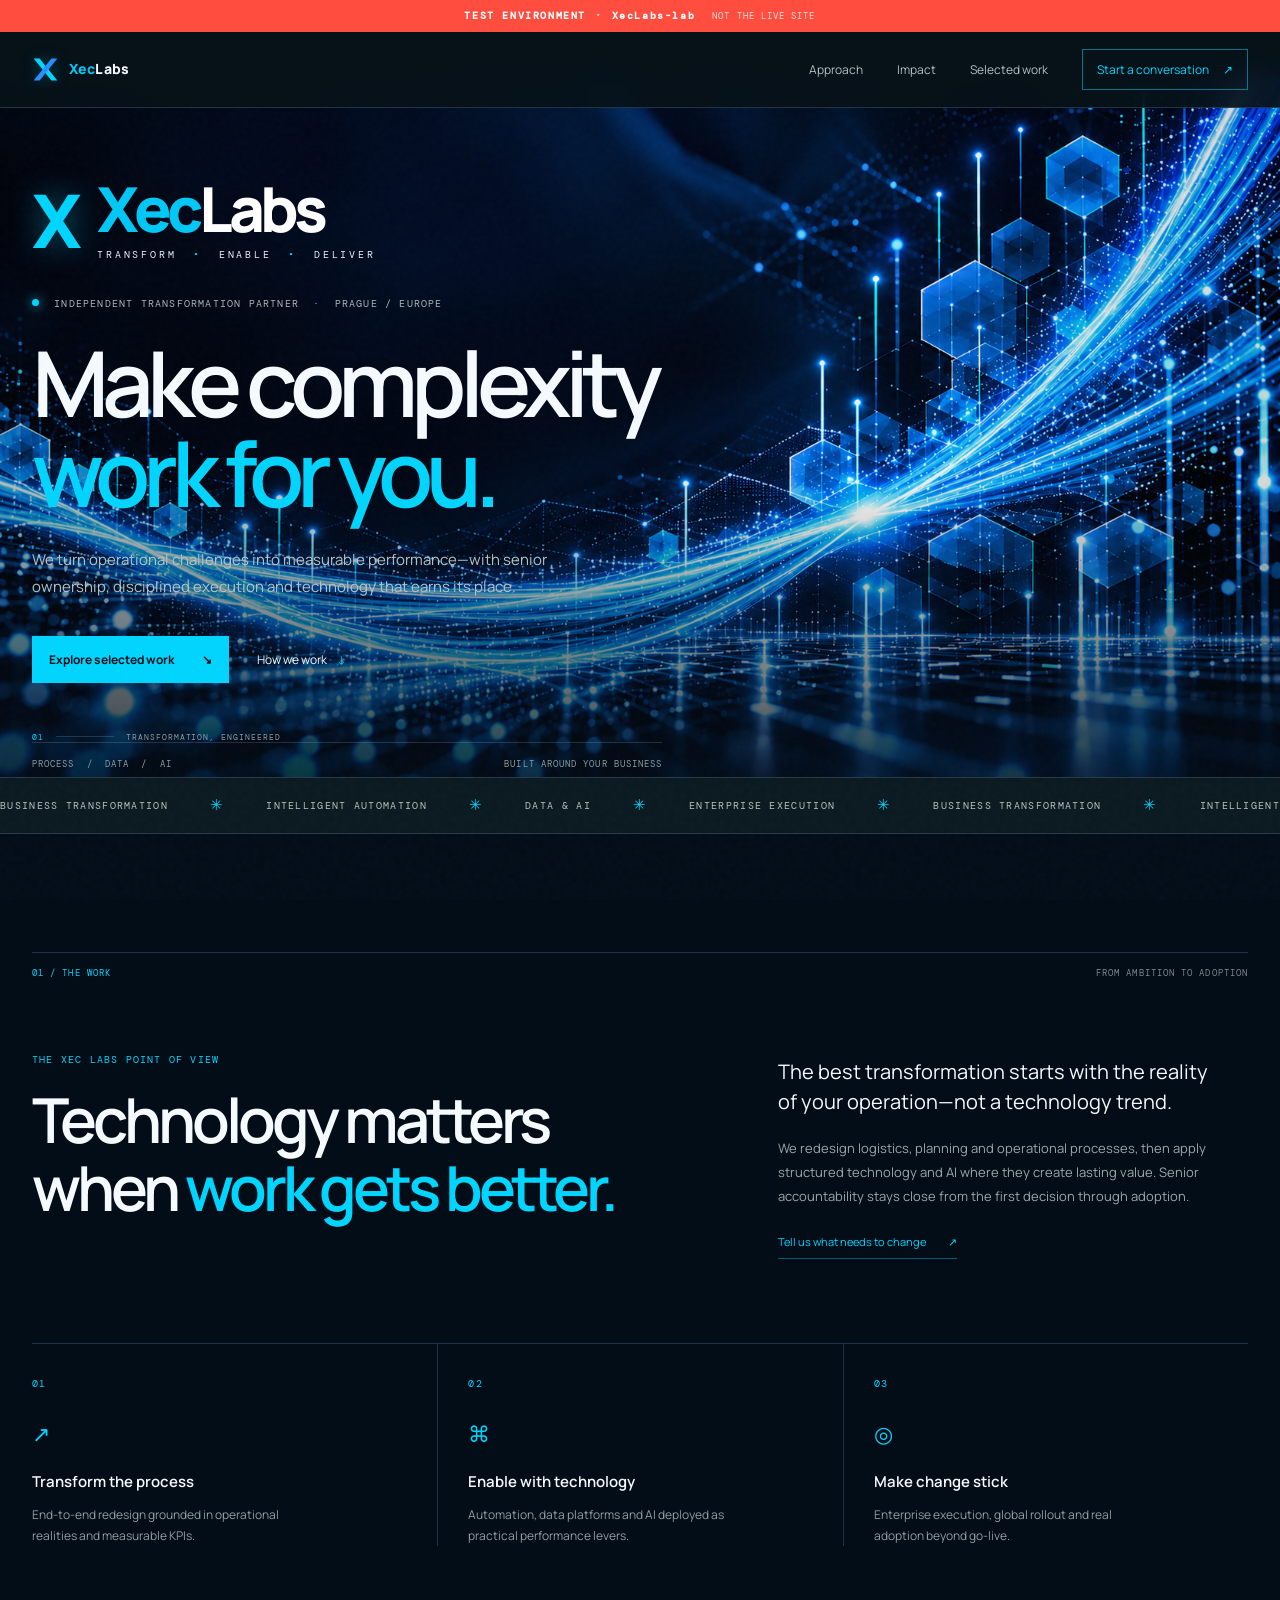
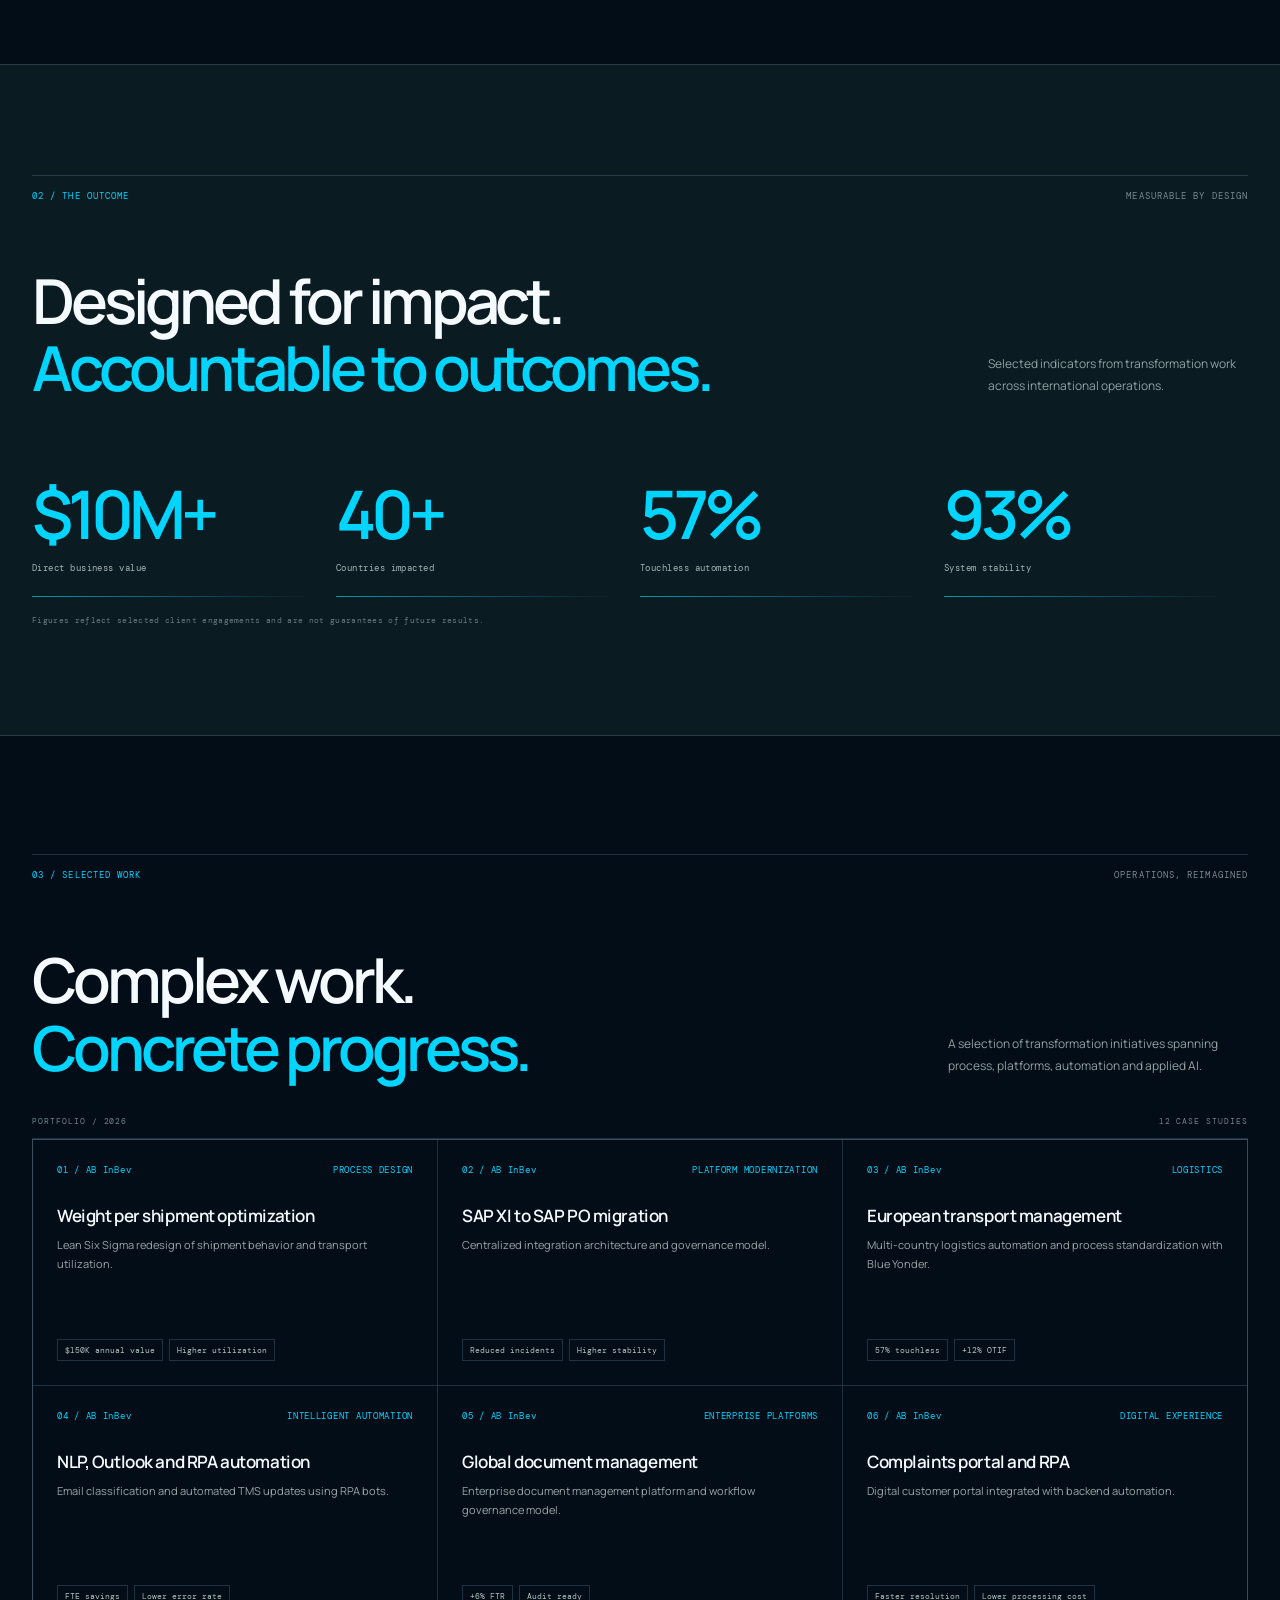
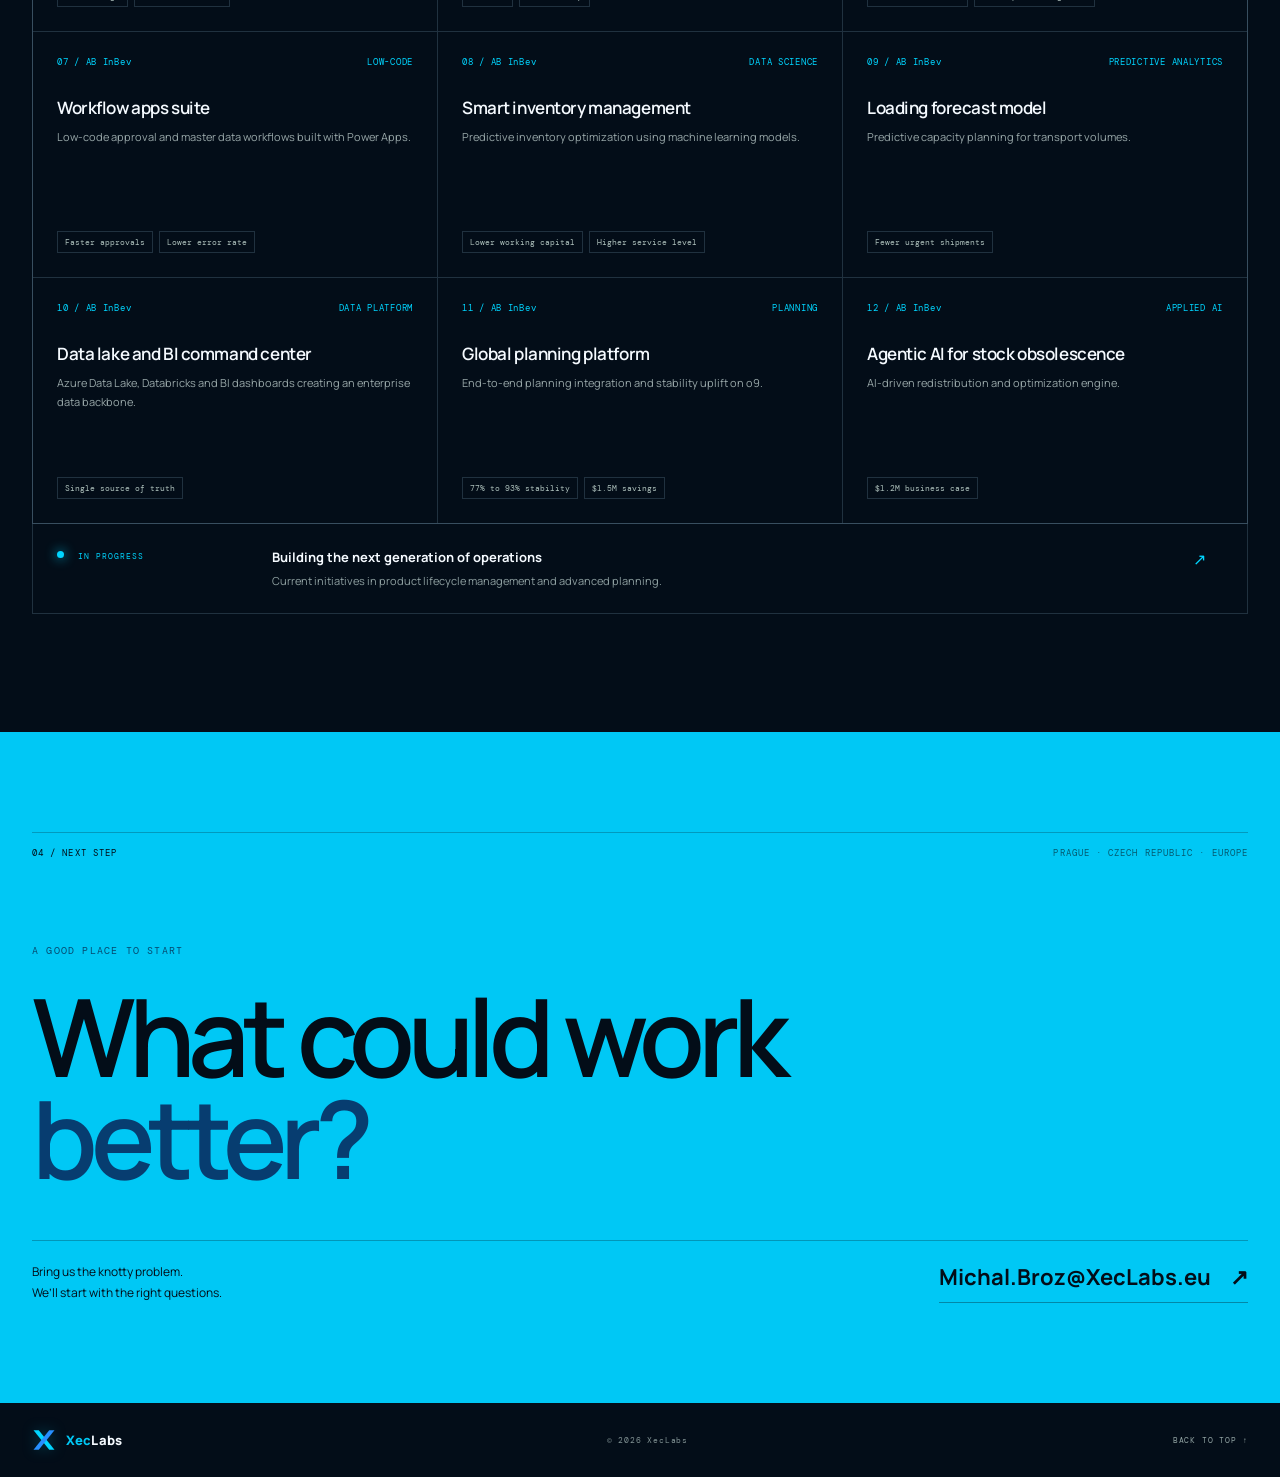
==== commit 623cecc9: "Add files via upload update of logo" ====
--- a/index.html
+++ b/index.html
@@ -17,7 +17,7 @@
   <div class="noise" aria-hidden="true"></div>
   <header class="site-header">
     <div class="wrap nav-wrap">
-      <a class="wordmark" href="#top" aria-label="XecLabs home"><span>XEC</span><i>LABS</i></a>
+      <a class="wordmark" href="#top" aria-label="XecLabs home"><svg class="brand-mark" viewBox="0 0 32 32" aria-hidden="true"><path fill="#00d5ff" d="M2 3h7l21 26h-7z"/><path fill="#278fff" d="M23 3h7L9 29H2z"/></svg><span class="wordmark-name"><b>Xec</b>Labs</span></a>
       <button class="menu-toggle" type="button" aria-expanded="false" aria-controls="primary-nav" aria-label="Open navigation"><span></span><span></span></button>
       <nav id="primary-nav" class="nav-links" aria-label="Main navigation">
         <a href="#approach">Approach</a><a href="#impact">Impact</a><a href="#work">Selected work</a>
@@ -94,7 +94,7 @@
       </div>
     </section>
   </main>
-  <footer class="site-footer"><div class="wrap footer-inner"><a class="wordmark" href="#top"><span>XEC</span><i>LABS</i></a><span>© 2026 XecLabs</span><a href="#top">BACK TO TOP ↑</a></div></footer>
+  <footer class="site-footer"><div class="wrap footer-inner"><a class="wordmark" href="#top" aria-label="XecLabs home"><svg class="brand-mark" viewBox="0 0 32 32" aria-hidden="true"><path fill="#00d5ff" d="M2 3h7l21 26h-7z"/><path fill="#278fff" d="M23 3h7L9 29H2z"/></svg><span class="wordmark-name"><b>Xec</b>Labs</span></a><span>© 2026 XecLabs</span><a href="#top">BACK TO TOP ↑</a></div></footer>
   <script src="script.js" defer></script>
 </body>
 </html>
--- a/styles.css
+++ b/styles.css
@@ -4,3 +4,4 @@
 @media(prefers-reduced-motion:reduce){html{scroll-behavior:auto}*,*::before,*::after{animation-duration:.01ms!important;animation-iteration-count:1!important;transition-duration:.01ms!important}}
 
 .hero{isolation:isolate;overflow:visible}.hero::before{content:'';position:absolute;z-index:-1;top:0;bottom:0;left:50%;width:100vw;transform:translateX(-50%);background-image:linear-gradient(90deg,rgba(3,13,24,.28),rgba(3,13,24,.04) 68%,rgba(3,13,24,.16)),linear-gradient(0deg,rgba(3,13,24,.78),transparent 42%),url('assets/hero-network.png');background-size:cover;background-position:center 58%}.hero-art{display:none}.hero-copy{max-width:720px}.hero-brand-lockup{display:flex;align-items:center;gap:19px;margin:0 0 36px}.hero-x-mark{font:800 74px/.9 var(--display);letter-spacing:-.16em;color:#00d5ff;text-shadow:0 0 30px rgba(0,213,255,.4);padding-right:8px}.hero-brand-lines{display:flex;flex-direction:column;gap:9px}.hero-brand-name{font-size:clamp(40px,5vw,62px);font-weight:800;letter-spacing:-.07em;line-height:.95;color:#fff}.hero-brand-name i{font-style:normal;color:#00c8f5}.hero-brand-tagline{font:10px var(--mono);letter-spacing:.28em;color:#e4f4ff}.hero-brand-tagline b{font-weight:400;color:#00d5ff;margin:0 8px}.contact-section{background:#00c8f5}.contact-section .eyebrow{color:#064a70}.contact-wrap h2 em{color:#073d70}.ticker-track i{color:#00d5ff}.cap-icon,.cap-index,.project-category,.project-number,.current-arrow{color:#00d5ff} @media(max-width:600px){.hero-brand-lockup{margin-bottom:28px}.hero-x-mark{font-size:60px}.hero-brand-name{font-size:43px}.hero-brand-tagline{font-size:8px;letter-spacing:.18em}.hero::before{background-position:58% center}}
+.wordmark{gap:10px}.brand-mark{display:block;width:27px;height:27px;flex:none;filter:drop-shadow(0 0 7px rgba(0,213,255,.28))}.wordmark-name{font-size:14px;font-weight:800;letter-spacing:.01em;color:#f5faff}.wordmark-name b{color:#00c8f5;font-weight:800}.footer-inner .brand-mark{width:24px;height:24px}.footer-inner .wordmark-name{font-size:13px}
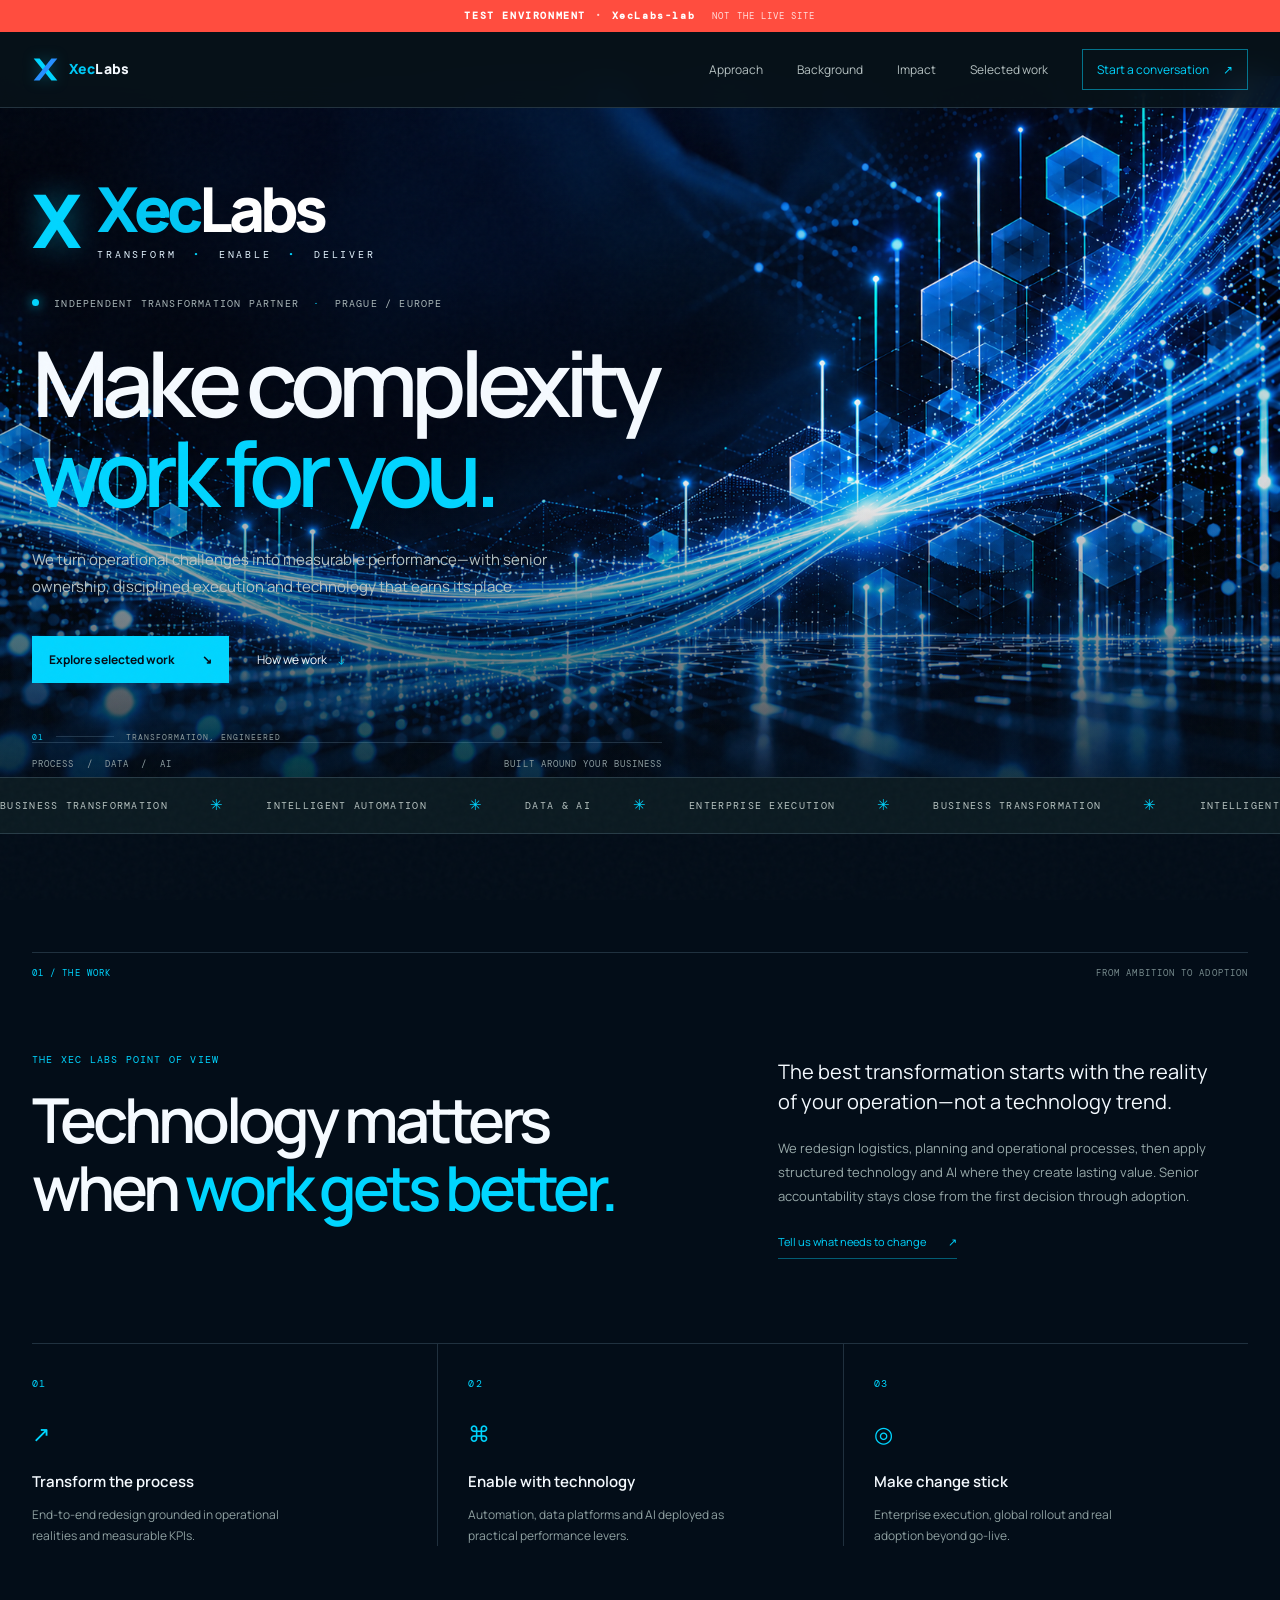
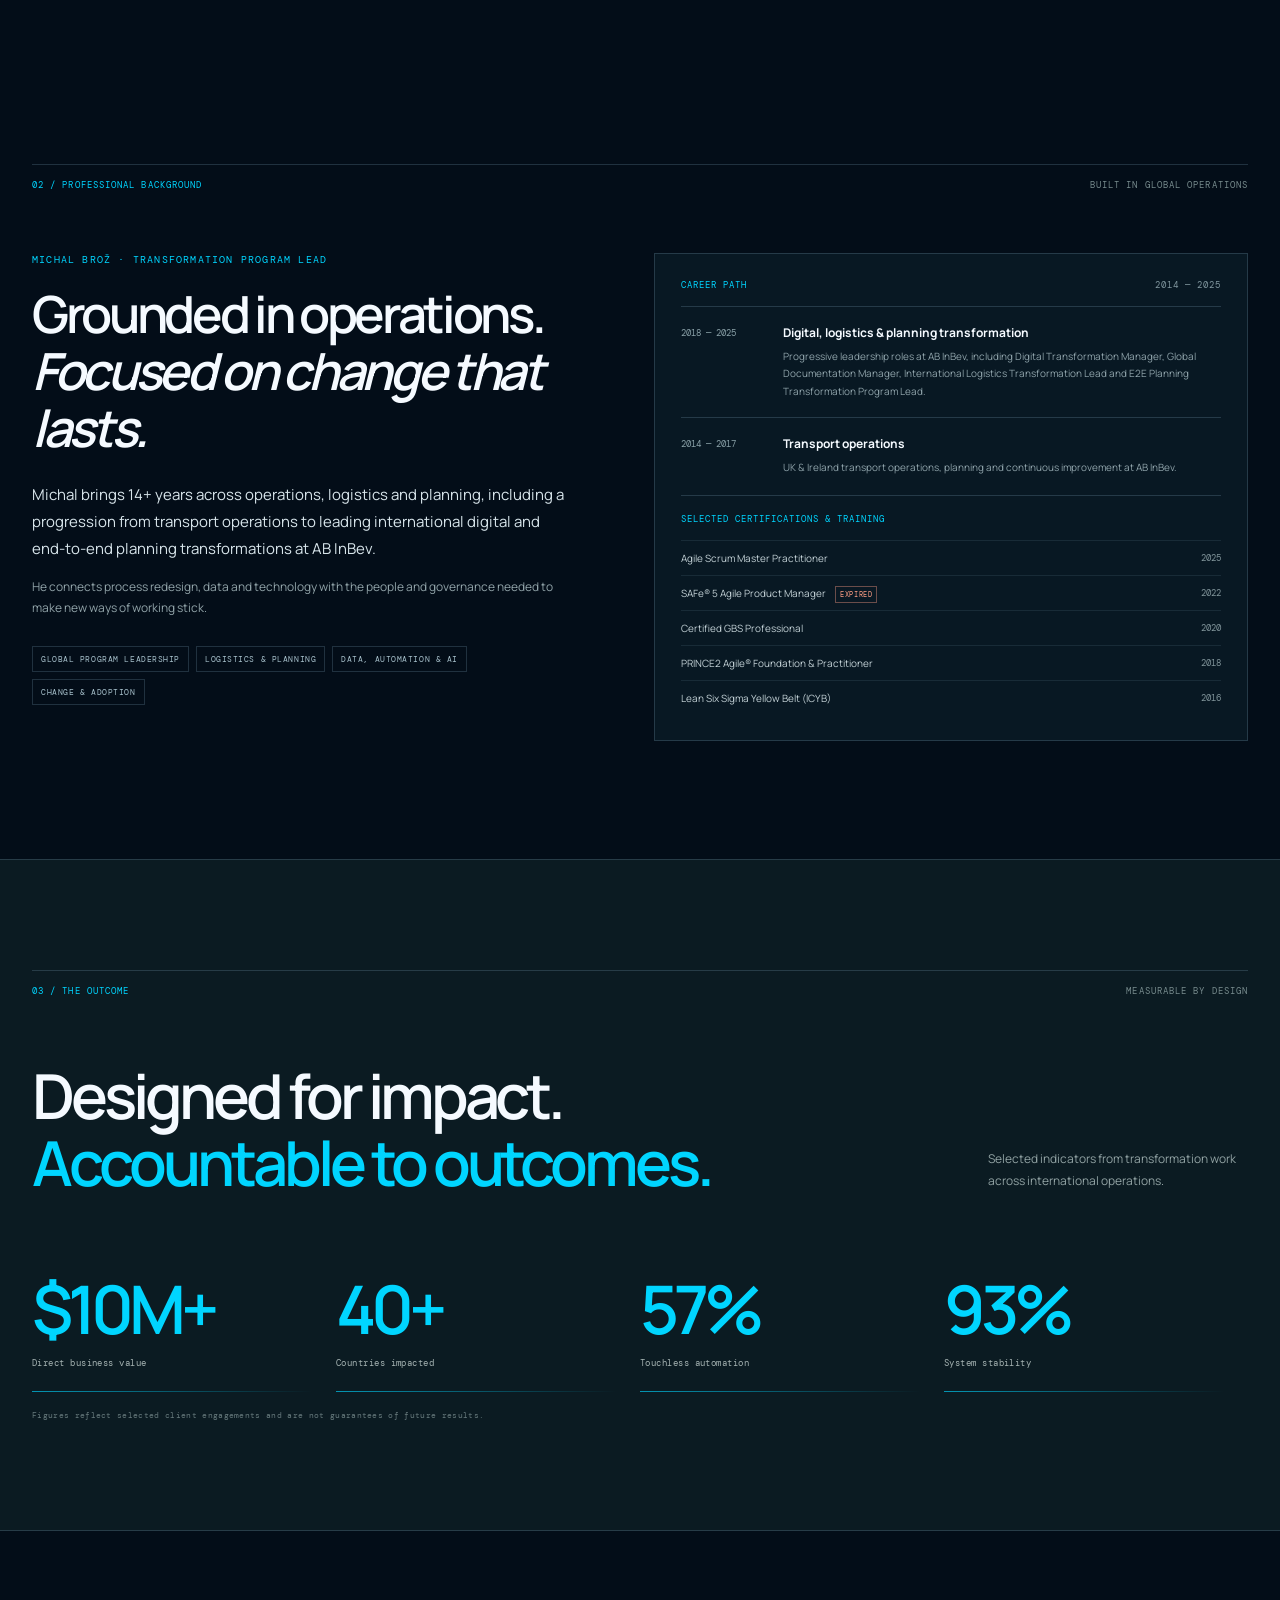
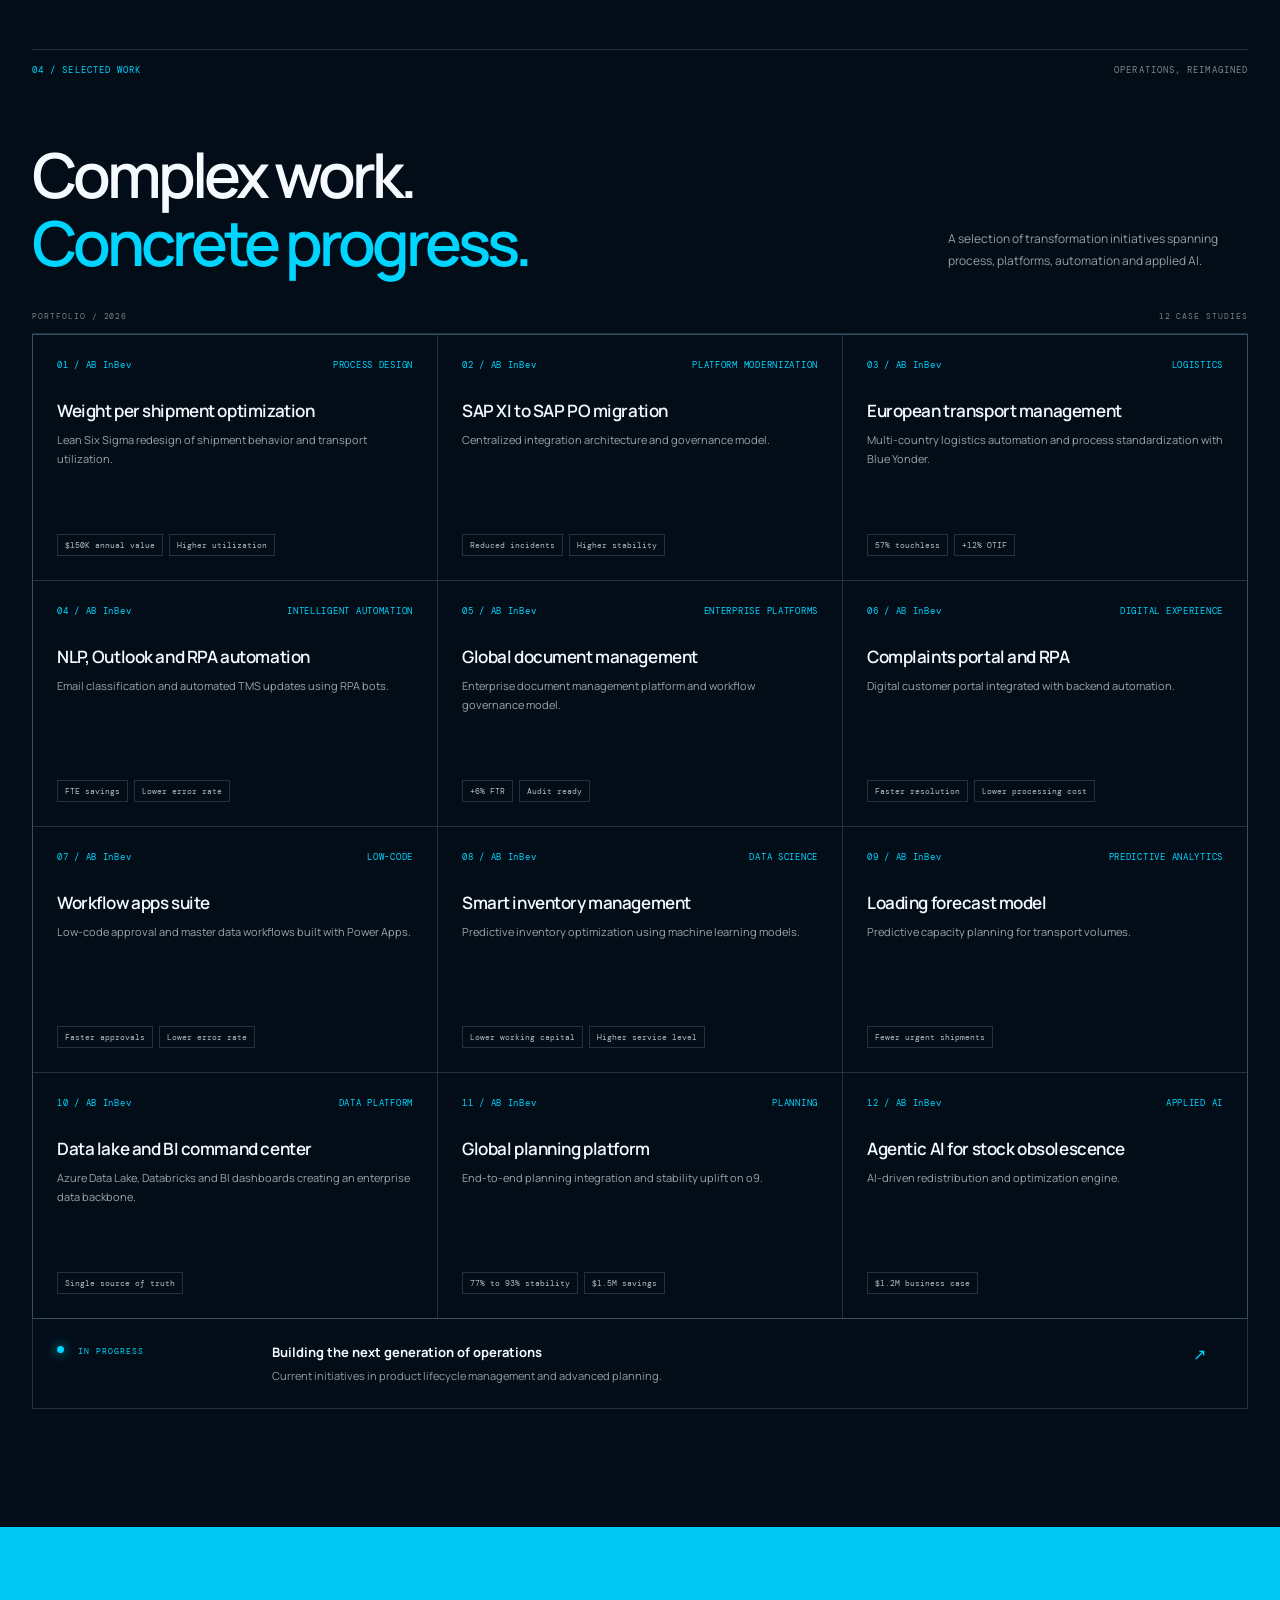
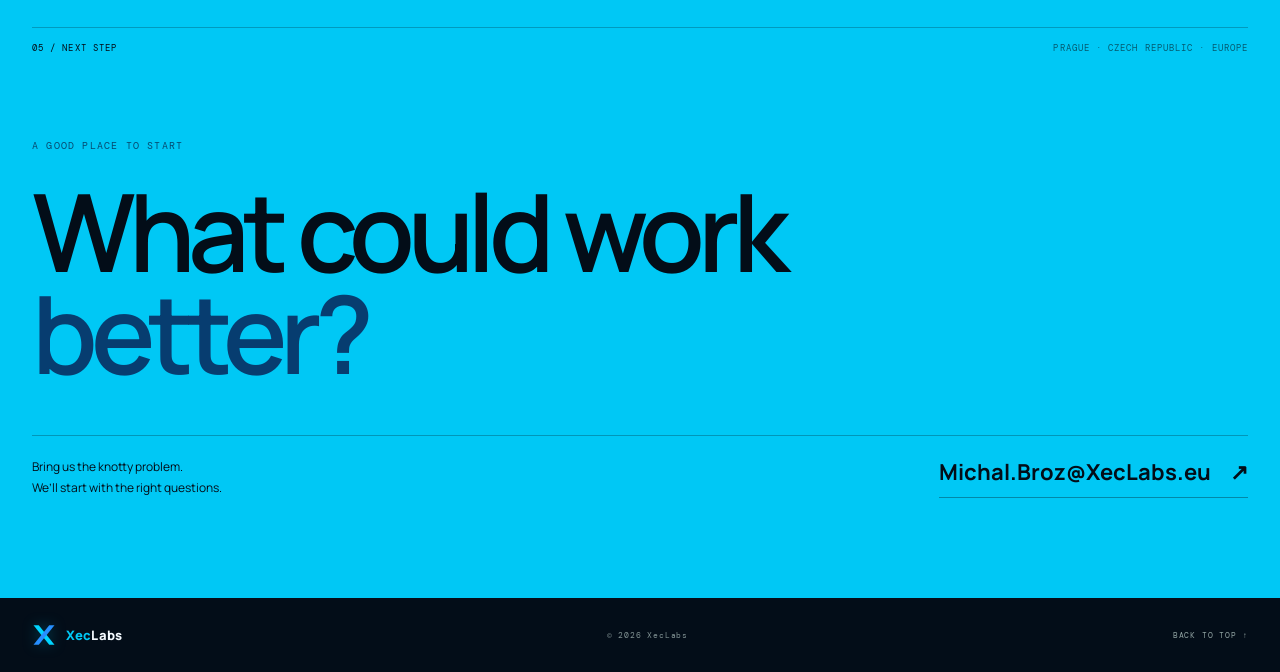
==== commit 39909a86: "Add files via upload Professional background update" ====
--- a/index.html
+++ b/index.html
@@ -20,7 +20,7 @@
       <a class="wordmark" href="#top" aria-label="XecLabs home"><svg class="brand-mark" viewBox="0 0 32 32" aria-hidden="true"><path fill="#00d5ff" d="M2 3h7l21 26h-7z"/><path fill="#278fff" d="M23 3h7L9 29H2z"/></svg><span class="wordmark-name"><b>Xec</b>Labs</span></a>
       <button class="menu-toggle" type="button" aria-expanded="false" aria-controls="primary-nav" aria-label="Open navigation"><span></span><span></span></button>
       <nav id="primary-nav" class="nav-links" aria-label="Main navigation">
-        <a href="#approach">Approach</a><a href="#impact">Impact</a><a href="#work">Selected work</a>
+        <a href="#approach">Approach</a><a href="#background">Background</a><a href="#impact">Impact</a><a href="#work">Selected work</a>
         <a class="nav-contact" href="#contact">Start a conversation <span>↗</span></a>
       </nav>
     </div>
@@ -63,9 +63,35 @@
       </div>
     </section>
 
+    <section id="background" class="section background-section wrap">
+      <div class="section-kicker"><span>02 / PROFESSIONAL BACKGROUND</span><span>BUILT IN GLOBAL OPERATIONS</span></div>
+      <div class="background-grid">
+        <div class="background-intro">
+          <p class="eyebrow accent">MICHAL BROŽ · TRANSFORMATION PROGRAM LEAD</p>
+          <h2>Grounded in operations.<br><em>Focused on change that lasts.</em></h2>
+          <p class="background-lede">Michal brings 14+ years across operations, logistics and planning, including a progression from transport operations to leading international digital and end-to-end planning transformations at AB InBev.</p>
+          <p class="background-detail">He connects process redesign, data and technology with the people and governance needed to make new ways of working stick.</p>
+          <div class="expertise-tags"><span>GLOBAL PROGRAM LEADERSHIP</span><span>LOGISTICS &amp; PLANNING</span><span>DATA, AUTOMATION &amp; AI</span><span>CHANGE &amp; ADOPTION</span></div>
+        </div>
+        <div class="career-panel">
+          <div class="career-heading"><span>CAREER PATH</span><span>2014 — 2025</span></div>
+          <article class="career-entry"><span class="career-period">2018 — 2025</span><div><h3>Digital, logistics &amp; planning transformation</h3><p>Progressive leadership roles at AB InBev, including Digital Transformation Manager, Global Documentation Manager, International Logistics Transformation Lead and E2E Planning Transformation Program Lead.</p></div></article>
+          <article class="career-entry"><span class="career-period">2014 — 2017</span><div><h3>Transport operations</h3><p>UK &amp; Ireland transport operations, planning and continuous improvement at AB InBev.</p></div></article>
+          <div class="credentials-heading">SELECTED CERTIFICATIONS &amp; TRAINING</div>
+          <ul class="credentials-list">
+            <li><span>Agile Scrum Master Practitioner</span><time>2025</time></li>
+            <li><span>SAFe® 5 Agile Product Manager <b class="expired-label">EXPIRED</b></span><time>2022</time></li>
+            <li><span>Certified GBS Professional</span><time>2020</time></li>
+            <li><span>PRINCE2 Agile® Foundation &amp; Practitioner</span><time>2018</time></li>
+            <li><span>Lean Six Sigma Yellow Belt (ICYB)</span><time>2016</time></li>
+          </ul>
+        </div>
+      </div>
+    </section>
+
     <section id="impact" class="impact-section">
       <div class="wrap impact-wrap">
-        <div class="section-kicker"><span>02 / THE OUTCOME</span><span>MEASURABLE BY DESIGN</span></div>
+      <div class="section-kicker"><span>03 / THE OUTCOME</span><span>MEASURABLE BY DESIGN</span></div>
         <div class="impact-heading"><h2>Designed for impact.<br><em>Accountable to outcomes.</em></h2><p>Selected indicators from transformation work across international operations.</p></div>
         <div class="metrics" id="metrics">
           <div class="metric"><span class="metric-value" data-value="10" data-prefix="$" data-suffix="M+">$10M+</span><span class="metric-label">Direct business value</span><span class="metric-rule"></span></div>
@@ -78,7 +104,7 @@
     </section>
 
     <section id="work" class="section work-section wrap">
-      <div class="section-kicker"><span>03 / SELECTED WORK</span><span>OPERATIONS, REIMAGINED</span></div>
+      <div class="section-kicker"><span>04 / SELECTED WORK</span><span>OPERATIONS, REIMAGINED</span></div>
       <div class="work-heading"><h2>Complex work.<br><em>Concrete progress.</em></h2><p>A selection of transformation initiatives spanning process, platforms, automation and applied AI.</p></div>
       <div class="work-meta"><span>PORTFOLIO / 2026</span><span id="project-count">LOADING CASE STUDIES</span></div>
       <div class="project-grid" id="project-grid" aria-live="polite"></div>
@@ -87,7 +113,7 @@
 
     <section id="contact" class="contact-section">
       <div class="wrap contact-wrap">
-        <div class="section-kicker"><span>04 / NEXT STEP</span><span>PRAGUE · CZECH REPUBLIC · EUROPE</span></div>
+        <div class="section-kicker"><span>05 / NEXT STEP</span><span>PRAGUE · CZECH REPUBLIC · EUROPE</span></div>
         <p class="eyebrow accent">A GOOD PLACE TO START</p>
         <h2>What could work<br><em>better?</em></h2>
         <div class="contact-bottom"><p>Bring us the knotty problem.<br>We’ll start with the right questions.</p><a class="contact-email" href="mailto:Michal.Broz@XecLabs.eu">Michal.Broz@XecLabs.eu <span>↗</span></a></div>
--- a/styles.css
+++ b/styles.css
@@ -5,3 +5,6 @@
 
 .hero{isolation:isolate;overflow:visible}.hero::before{content:'';position:absolute;z-index:-1;top:0;bottom:0;left:50%;width:100vw;transform:translateX(-50%);background-image:linear-gradient(90deg,rgba(3,13,24,.28),rgba(3,13,24,.04) 68%,rgba(3,13,24,.16)),linear-gradient(0deg,rgba(3,13,24,.78),transparent 42%),url('assets/hero-network.png');background-size:cover;background-position:center 58%}.hero-art{display:none}.hero-copy{max-width:720px}.hero-brand-lockup{display:flex;align-items:center;gap:19px;margin:0 0 36px}.hero-x-mark{font:800 74px/.9 var(--display);letter-spacing:-.16em;color:#00d5ff;text-shadow:0 0 30px rgba(0,213,255,.4);padding-right:8px}.hero-brand-lines{display:flex;flex-direction:column;gap:9px}.hero-brand-name{font-size:clamp(40px,5vw,62px);font-weight:800;letter-spacing:-.07em;line-height:.95;color:#fff}.hero-brand-name i{font-style:normal;color:#00c8f5}.hero-brand-tagline{font:10px var(--mono);letter-spacing:.28em;color:#e4f4ff}.hero-brand-tagline b{font-weight:400;color:#00d5ff;margin:0 8px}.contact-section{background:#00c8f5}.contact-section .eyebrow{color:#064a70}.contact-wrap h2 em{color:#073d70}.ticker-track i{color:#00d5ff}.cap-icon,.cap-index,.project-category,.project-number,.current-arrow{color:#00d5ff} @media(max-width:600px){.hero-brand-lockup{margin-bottom:28px}.hero-x-mark{font-size:60px}.hero-brand-name{font-size:43px}.hero-brand-tagline{font-size:8px;letter-spacing:.18em}.hero::before{background-position:58% center}}
 .wordmark{gap:10px}.brand-mark{display:block;width:27px;height:27px;flex:none;filter:drop-shadow(0 0 7px rgba(0,213,255,.28))}.wordmark-name{font-size:14px;font-weight:800;letter-spacing:.01em;color:#f5faff}.wordmark-name b{color:#00c8f5;font-weight:800}.footer-inner .brand-mark{width:24px;height:24px}.footer-inner .wordmark-name{font-size:13px}
+.background-section{padding-top:100px}.background-grid{display:grid;grid-template-columns:.95fr 1.05fr;gap:7%;padding-top:62px}.background-intro h2{font-size:clamp(35px,4vw,52px);line-height:1.12;letter-spacing:-.065em;font-weight:600;margin:0 0 24px}.background-intro .eyebrow{margin-bottom:19px}.background-lede{color:#d8e5eb;font-size:15px;line-height:1.8;margin:0 0 14px}.background-detail{color:#91a3a8;font-size:12px;line-height:1.8;margin:0}.expertise-tags{display:flex;flex-wrap:wrap;gap:7px;margin-top:27px}.expertise-tags span{font:8px var(--mono);letter-spacing:.07em;color:#a8c1cc;border:1px solid var(--line);padding:7px 8px}.career-panel{padding:25px 26px;background:rgba(10,29,41,.7);border:1px solid var(--line)}.career-heading,.credentials-heading{display:flex;justify-content:space-between;color:var(--acid);font:9px var(--mono);letter-spacing:.11em;padding-bottom:15px}.career-heading span:last-child{color:#81979f}.career-entry{display:grid;grid-template-columns:88px 1fr;gap:14px;border-top:1px solid var(--line);padding:17px 0}.career-period{color:#8aa1a8;font:9px var(--mono);padding-top:3px}.career-entry h3{font-size:12px;line-height:1.5;margin:0 0 6px}.career-entry p{font-size:10px;line-height:1.75;color:#8fa3aa;margin:0}.credentials-heading{border-top:1px solid var(--line);padding-top:17px;margin-top:1px}.credentials-list{list-style:none;padding:0;margin:0}.credentials-list li{display:flex;justify-content:space-between;align-items:center;gap:10px;border-top:1px solid rgba(166,208,237,.1);padding:9px 0;color:#c2d0d5;font-size:10px}.credentials-list time{color:#80949a;font:9px var(--mono);flex:none}.expired-label{margin-left:7px;color:#ff9f85;font:7px var(--mono);letter-spacing:.08em;border:1px solid rgba(255,159,133,.4);padding:3px 4px;font-weight:400;white-space:nowrap}
+@media(max-width:850px){.background-grid{grid-template-columns:1fr;gap:32px}.background-section{padding-top:76px}}
+@media(max-width:600px){.background-grid{padding-top:46px;gap:27px}.background-intro h2{font-size:39px}.career-panel{padding:20px 16px}.career-entry{grid-template-columns:73px 1fr;gap:10px}.credentials-list li{font-size:9px}.expired-label{font-size:6px}}
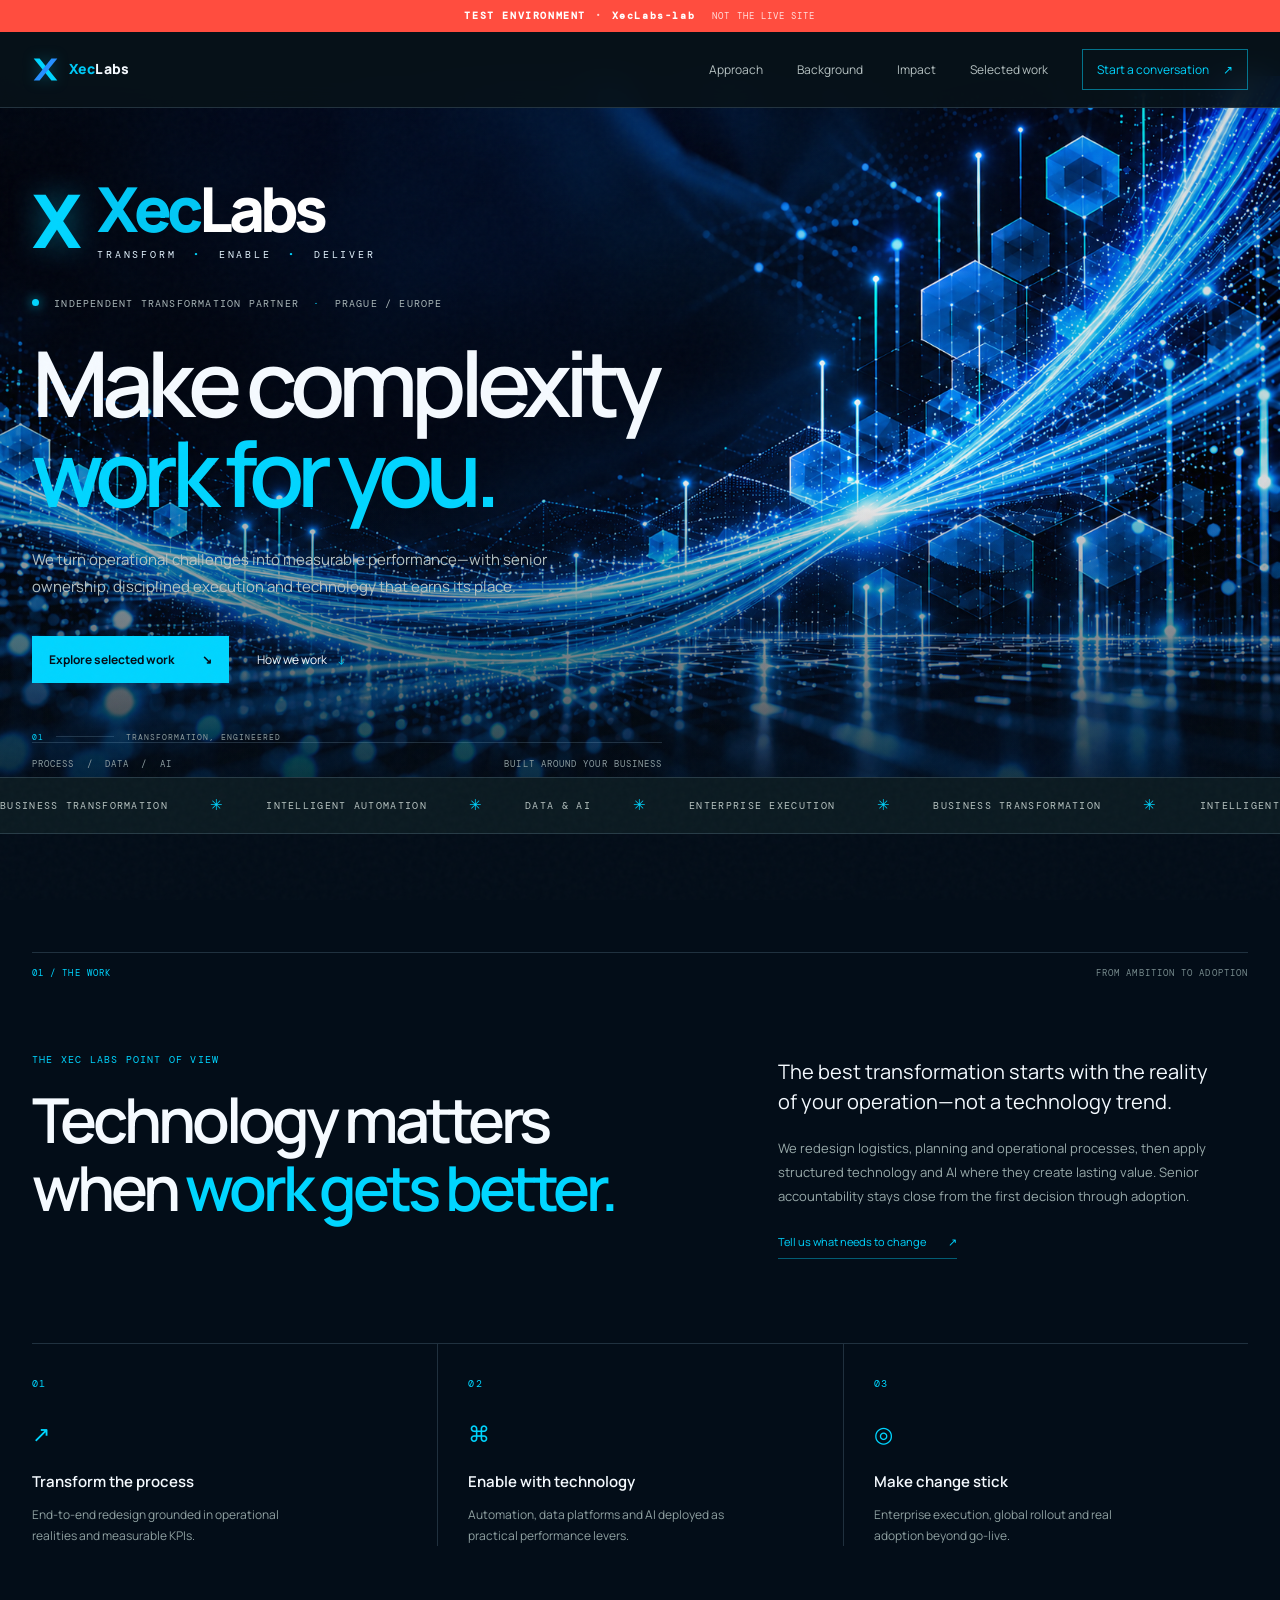
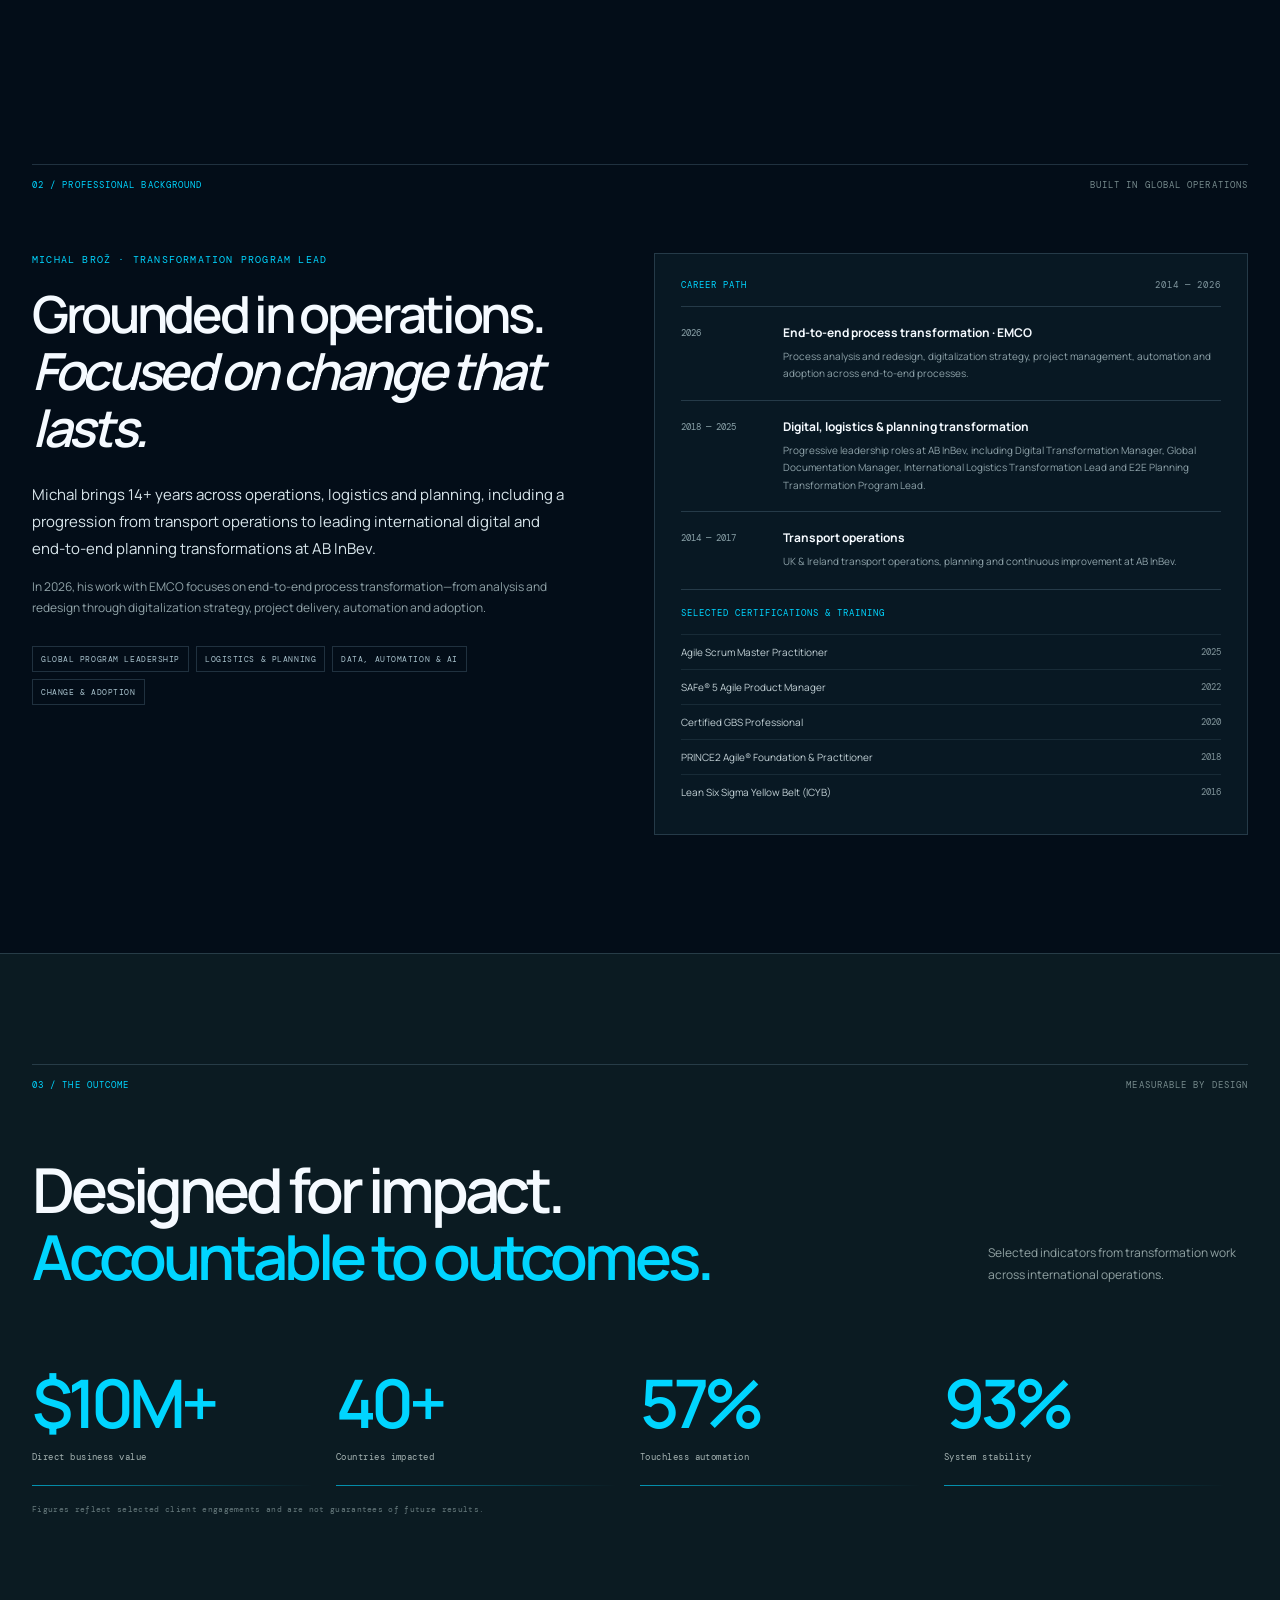
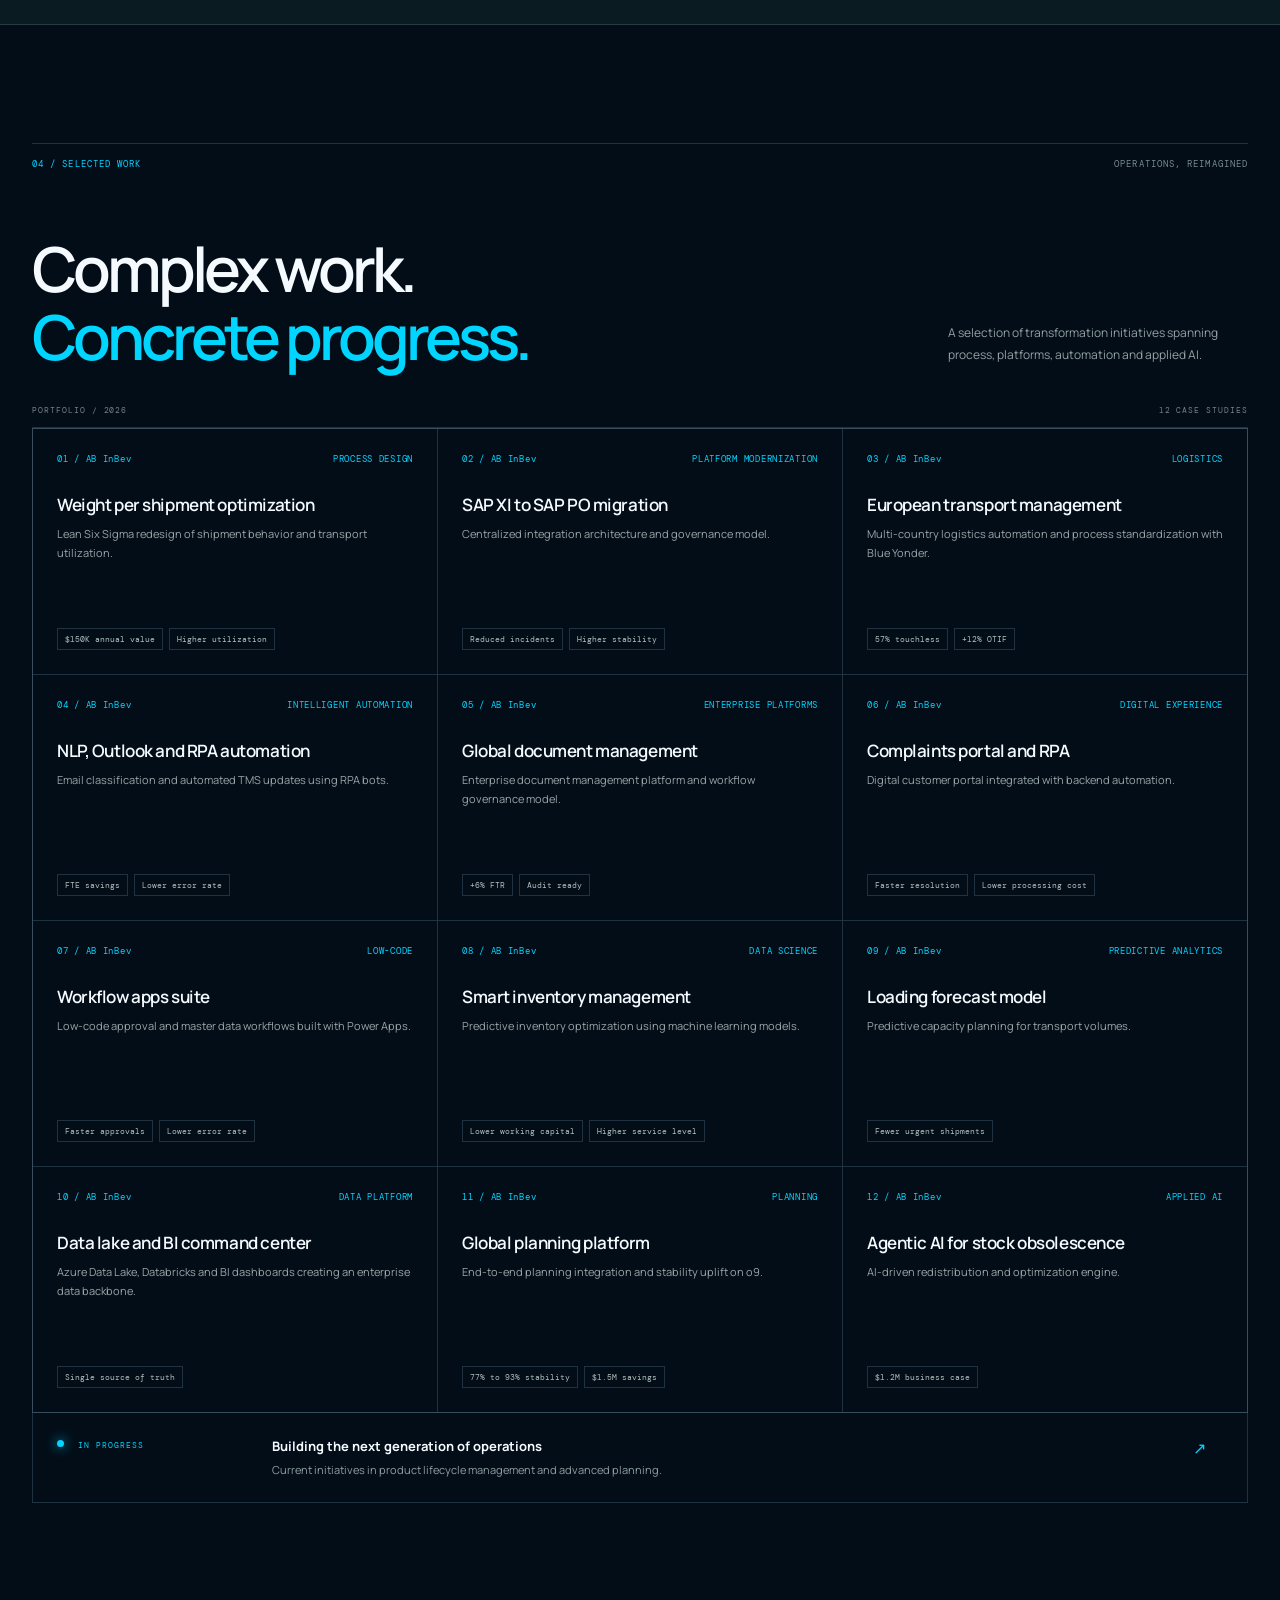
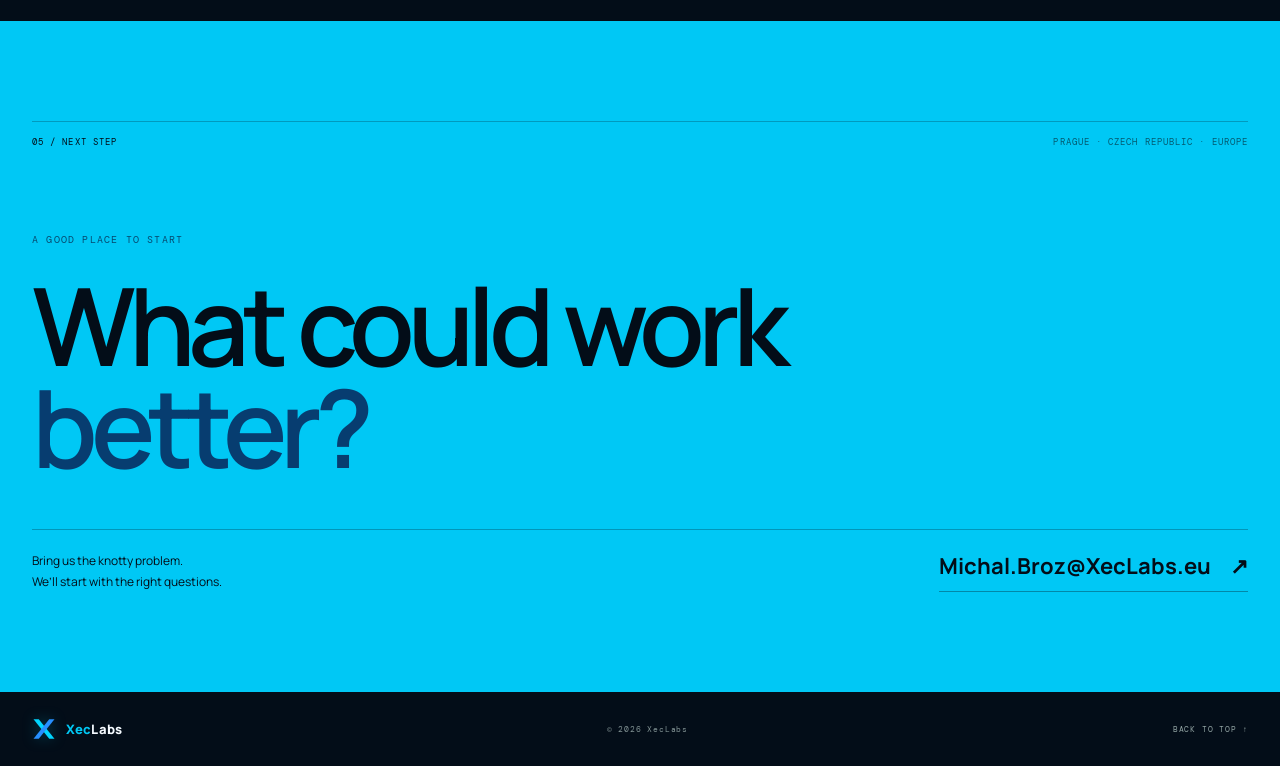
==== commit 91d57058: "Add files via upload" ====
--- a/index.html
+++ b/index.html
@@ -70,17 +70,18 @@
           <p class="eyebrow accent">MICHAL BROŽ · TRANSFORMATION PROGRAM LEAD</p>
           <h2>Grounded in operations.<br><em>Focused on change that lasts.</em></h2>
           <p class="background-lede">Michal brings 14+ years across operations, logistics and planning, including a progression from transport operations to leading international digital and end-to-end planning transformations at AB InBev.</p>
-          <p class="background-detail">He connects process redesign, data and technology with the people and governance needed to make new ways of working stick.</p>
+          <p class="background-detail">In 2026, his work with EMCO focuses on end-to-end process transformation—from analysis and redesign through digitalization strategy, project delivery, automation and adoption.</p>
           <div class="expertise-tags"><span>GLOBAL PROGRAM LEADERSHIP</span><span>LOGISTICS &amp; PLANNING</span><span>DATA, AUTOMATION &amp; AI</span><span>CHANGE &amp; ADOPTION</span></div>
         </div>
         <div class="career-panel">
-          <div class="career-heading"><span>CAREER PATH</span><span>2014 — 2025</span></div>
+          <div class="career-heading"><span>CAREER PATH</span><span>2014 — 2026</span></div>
+          <article class="career-entry"><span class="career-period">2026</span><div><h3>End-to-end process transformation · EMCO</h3><p>Process analysis and redesign, digitalization strategy, project management, automation and adoption across end-to-end processes.</p></div></article>
           <article class="career-entry"><span class="career-period">2018 — 2025</span><div><h3>Digital, logistics &amp; planning transformation</h3><p>Progressive leadership roles at AB InBev, including Digital Transformation Manager, Global Documentation Manager, International Logistics Transformation Lead and E2E Planning Transformation Program Lead.</p></div></article>
           <article class="career-entry"><span class="career-period">2014 — 2017</span><div><h3>Transport operations</h3><p>UK &amp; Ireland transport operations, planning and continuous improvement at AB InBev.</p></div></article>
           <div class="credentials-heading">SELECTED CERTIFICATIONS &amp; TRAINING</div>
           <ul class="credentials-list">
             <li><span>Agile Scrum Master Practitioner</span><time>2025</time></li>
-            <li><span>SAFe® 5 Agile Product Manager <b class="expired-label">EXPIRED</b></span><time>2022</time></li>
+            <li><span>SAFe® 5 Agile Product Manager</span><time>2022</time></li>
             <li><span>Certified GBS Professional</span><time>2020</time></li>
             <li><span>PRINCE2 Agile® Foundation &amp; Practitioner</span><time>2018</time></li>
             <li><span>Lean Six Sigma Yellow Belt (ICYB)</span><time>2016</time></li>
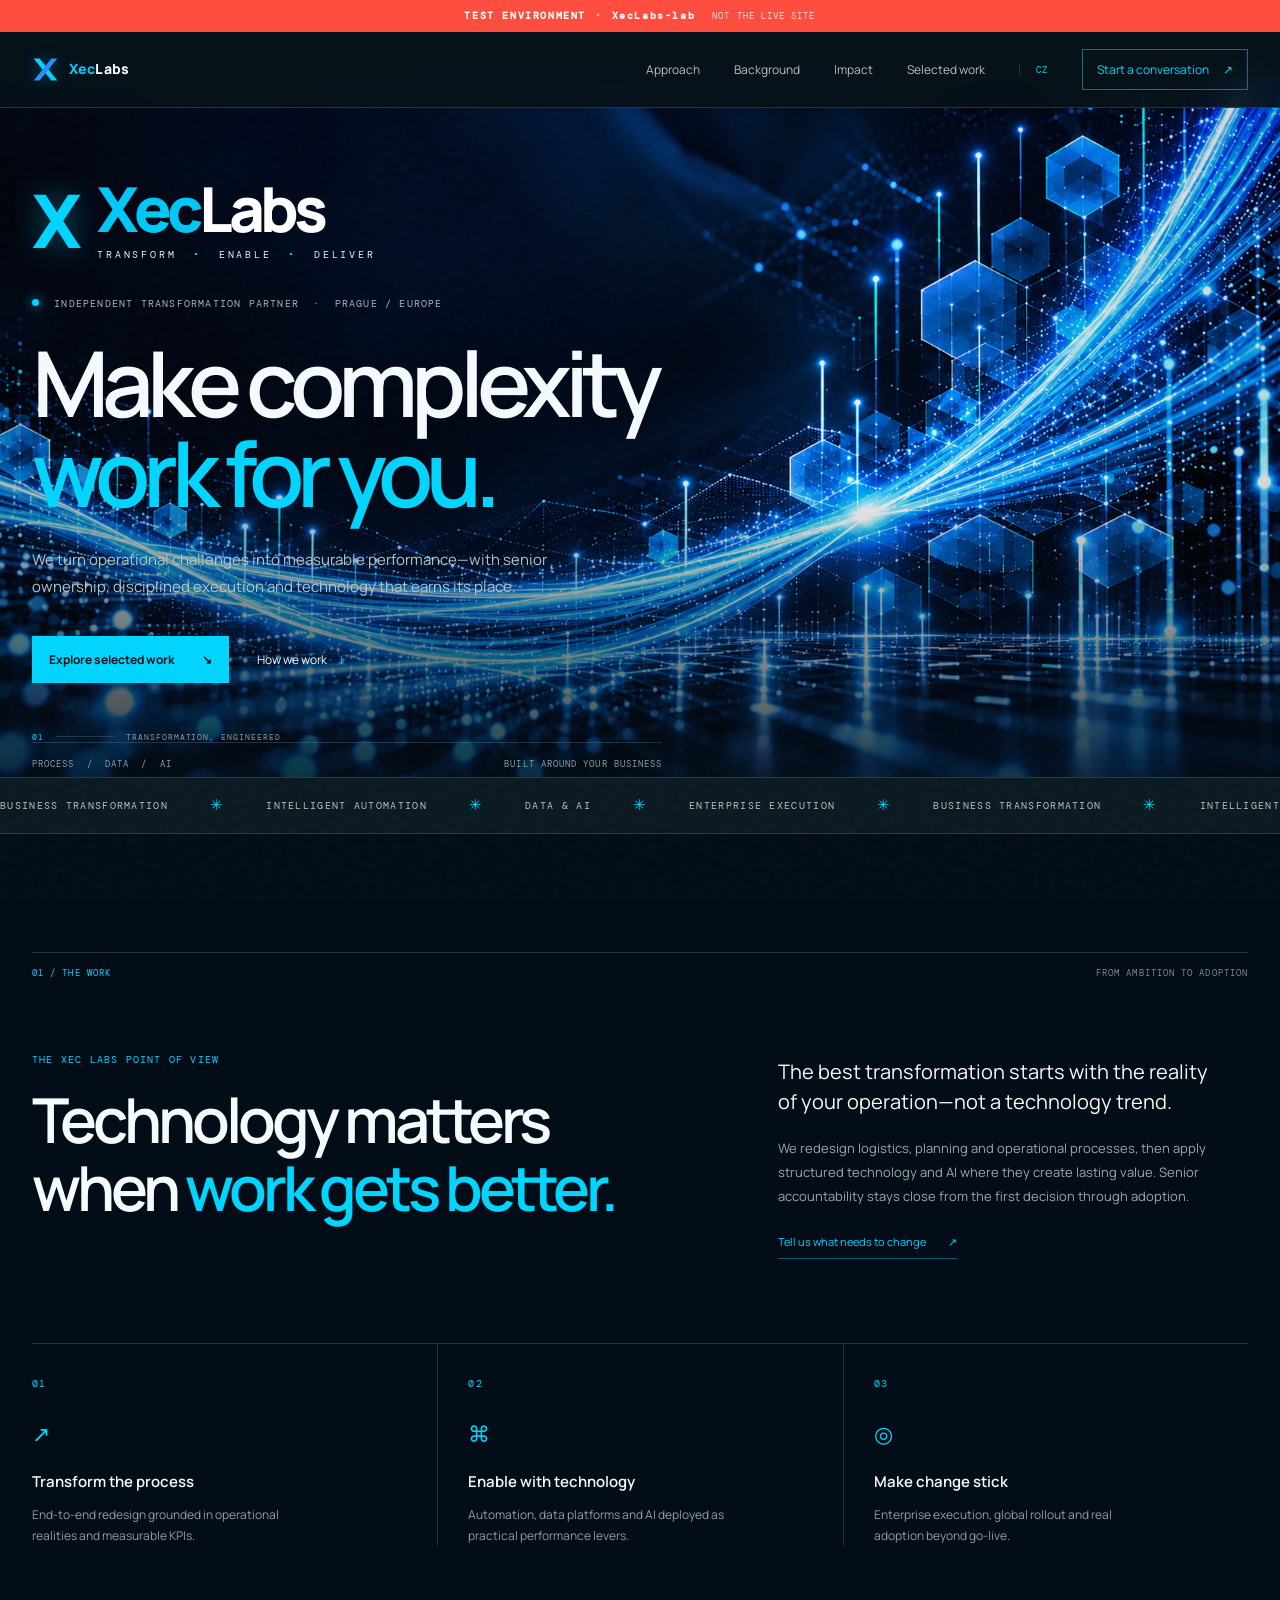
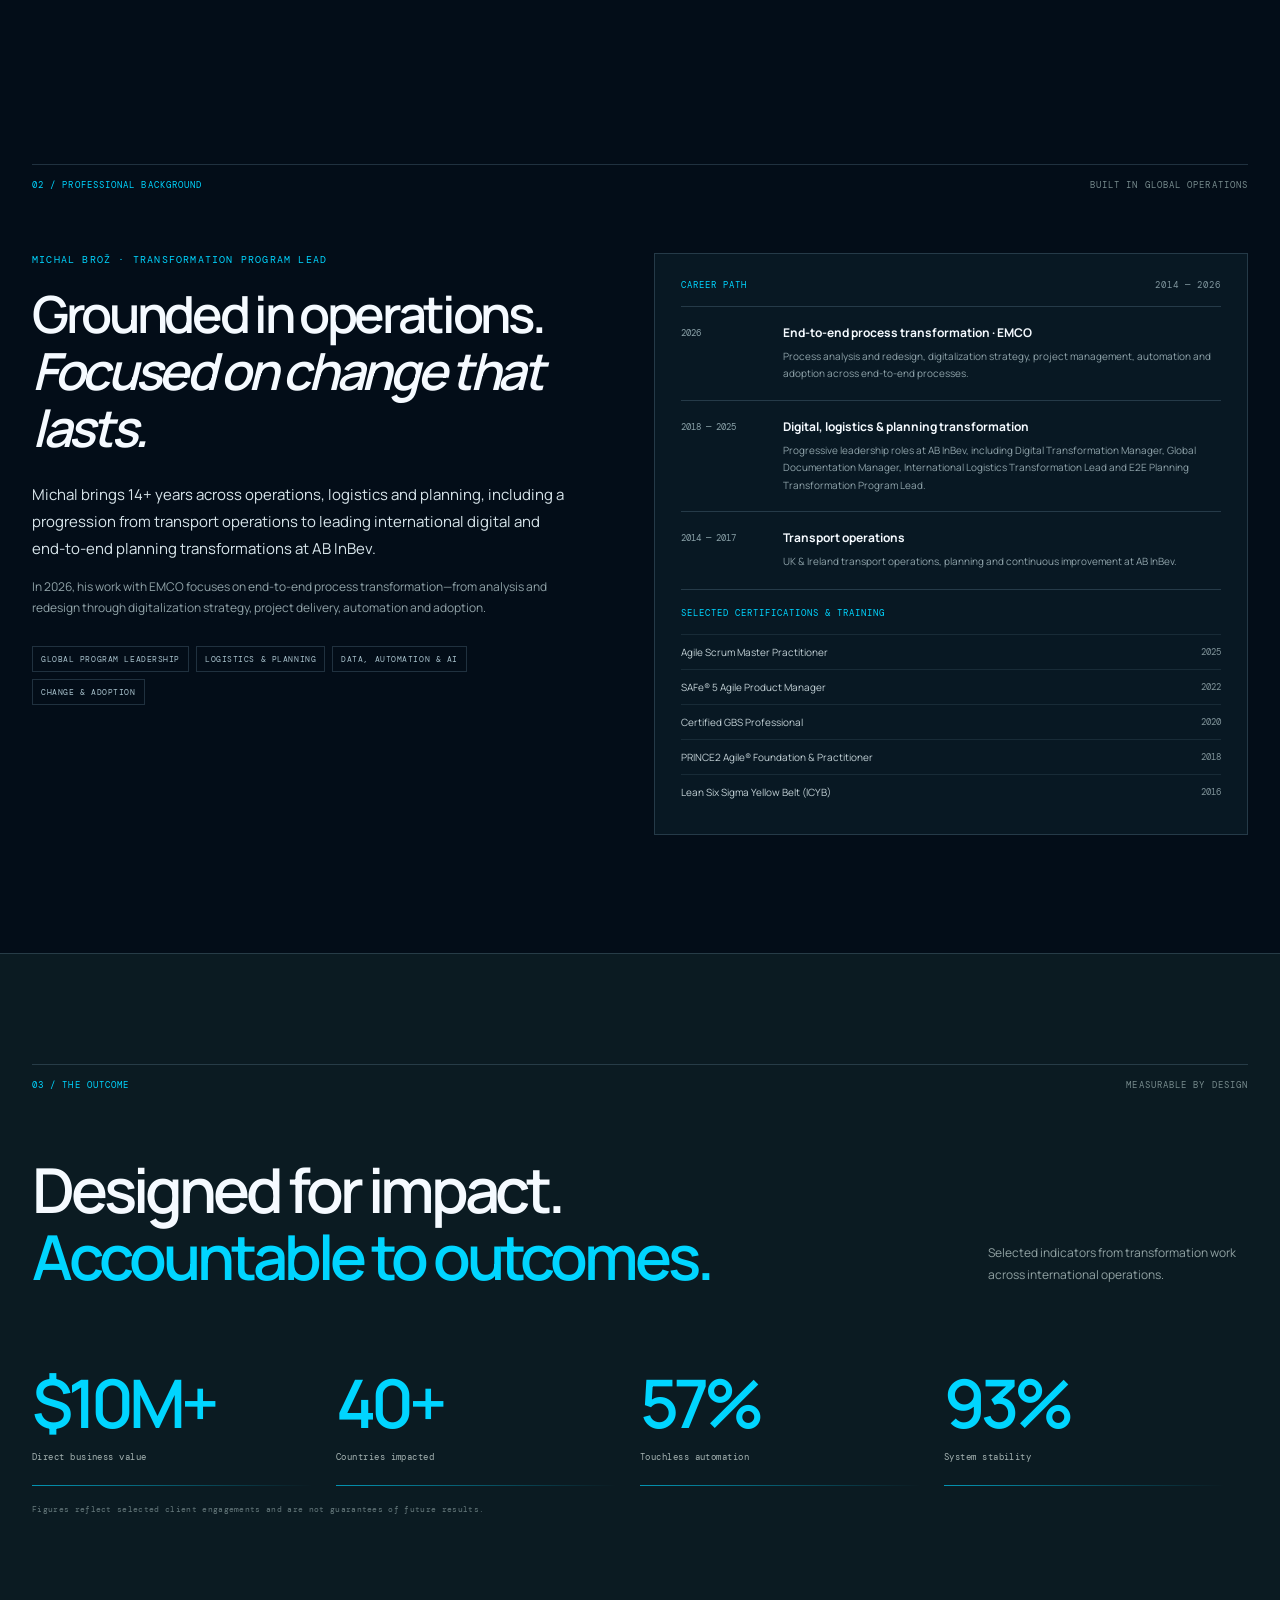
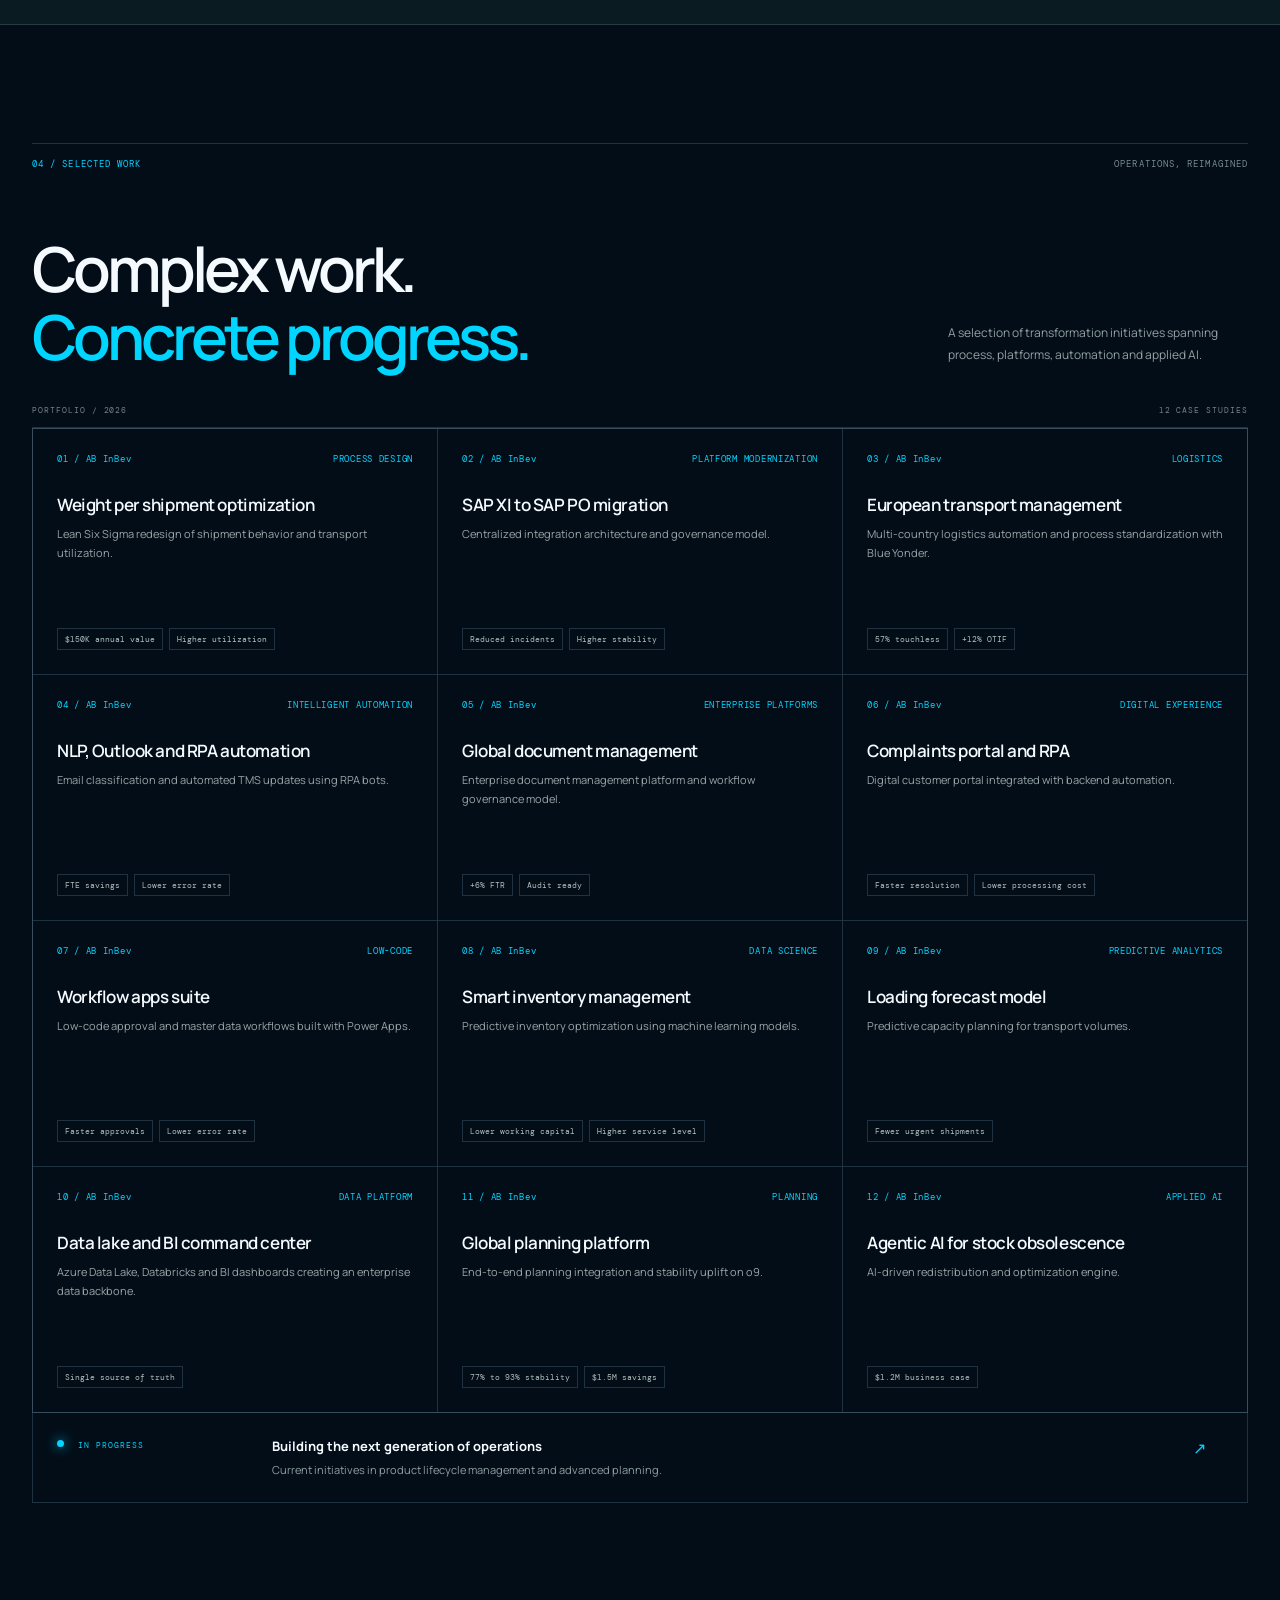
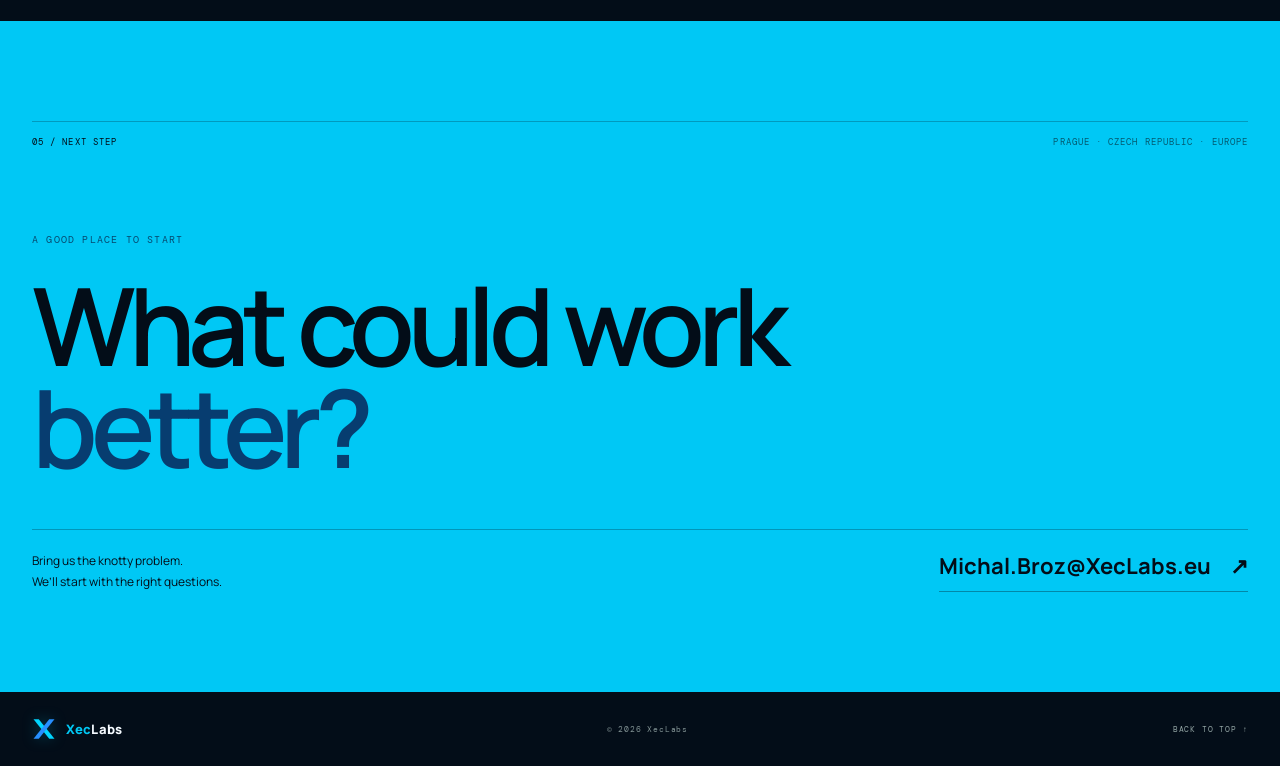
==== commit 379aadd6: "Add files via upload Czech version" ====
--- a/index.html
+++ b/index.html
@@ -20,7 +20,7 @@
       <a class="wordmark" href="#top" aria-label="XecLabs home"><svg class="brand-mark" viewBox="0 0 32 32" aria-hidden="true"><path fill="#00d5ff" d="M2 3h7l21 26h-7z"/><path fill="#278fff" d="M23 3h7L9 29H2z"/></svg><span class="wordmark-name"><b>Xec</b>Labs</span></a>
       <button class="menu-toggle" type="button" aria-expanded="false" aria-controls="primary-nav" aria-label="Open navigation"><span></span><span></span></button>
       <nav id="primary-nav" class="nav-links" aria-label="Main navigation">
-        <a href="#approach">Approach</a><a href="#background">Background</a><a href="#impact">Impact</a><a href="#work">Selected work</a>
+        <a href="#approach">Approach</a><a href="#background">Background</a><a href="#impact">Impact</a><a href="#work">Selected work</a><a class="language-switch" href="cs/" lang="cs" aria-label="Česká verze">CZ</a>
         <a class="nav-contact" href="#contact">Start a conversation <span>↗</span></a>
       </nav>
     </div>
--- a/styles.css
+++ b/styles.css
@@ -5,6 +5,7 @@
 
 .hero{isolation:isolate;overflow:visible}.hero::before{content:'';position:absolute;z-index:-1;top:0;bottom:0;left:50%;width:100vw;transform:translateX(-50%);background-image:linear-gradient(90deg,rgba(3,13,24,.28),rgba(3,13,24,.04) 68%,rgba(3,13,24,.16)),linear-gradient(0deg,rgba(3,13,24,.78),transparent 42%),url('assets/hero-network.png');background-size:cover;background-position:center 58%}.hero-art{display:none}.hero-copy{max-width:720px}.hero-brand-lockup{display:flex;align-items:center;gap:19px;margin:0 0 36px}.hero-x-mark{font:800 74px/.9 var(--display);letter-spacing:-.16em;color:#00d5ff;text-shadow:0 0 30px rgba(0,213,255,.4);padding-right:8px}.hero-brand-lines{display:flex;flex-direction:column;gap:9px}.hero-brand-name{font-size:clamp(40px,5vw,62px);font-weight:800;letter-spacing:-.07em;line-height:.95;color:#fff}.hero-brand-name i{font-style:normal;color:#00c8f5}.hero-brand-tagline{font:10px var(--mono);letter-spacing:.28em;color:#e4f4ff}.hero-brand-tagline b{font-weight:400;color:#00d5ff;margin:0 8px}.contact-section{background:#00c8f5}.contact-section .eyebrow{color:#064a70}.contact-wrap h2 em{color:#073d70}.ticker-track i{color:#00d5ff}.cap-icon,.cap-index,.project-category,.project-number,.current-arrow{color:#00d5ff} @media(max-width:600px){.hero-brand-lockup{margin-bottom:28px}.hero-x-mark{font-size:60px}.hero-brand-name{font-size:43px}.hero-brand-tagline{font-size:8px;letter-spacing:.18em}.hero::before{background-position:58% center}}
 .wordmark{gap:10px}.brand-mark{display:block;width:27px;height:27px;flex:none;filter:drop-shadow(0 0 7px rgba(0,213,255,.28))}.wordmark-name{font-size:14px;font-weight:800;letter-spacing:.01em;color:#f5faff}.wordmark-name b{color:#00c8f5;font-weight:800}.footer-inner .brand-mark{width:24px;height:24px}.footer-inner .wordmark-name{font-size:13px}
+.nav-links .language-switch{color:var(--acid);font:9px var(--mono);letter-spacing:.12em;border-left:1px solid var(--line);padding-left:16px}
 .background-section{padding-top:100px}.background-grid{display:grid;grid-template-columns:.95fr 1.05fr;gap:7%;padding-top:62px}.background-intro h2{font-size:clamp(35px,4vw,52px);line-height:1.12;letter-spacing:-.065em;font-weight:600;margin:0 0 24px}.background-intro .eyebrow{margin-bottom:19px}.background-lede{color:#d8e5eb;font-size:15px;line-height:1.8;margin:0 0 14px}.background-detail{color:#91a3a8;font-size:12px;line-height:1.8;margin:0}.expertise-tags{display:flex;flex-wrap:wrap;gap:7px;margin-top:27px}.expertise-tags span{font:8px var(--mono);letter-spacing:.07em;color:#a8c1cc;border:1px solid var(--line);padding:7px 8px}.career-panel{padding:25px 26px;background:rgba(10,29,41,.7);border:1px solid var(--line)}.career-heading,.credentials-heading{display:flex;justify-content:space-between;color:var(--acid);font:9px var(--mono);letter-spacing:.11em;padding-bottom:15px}.career-heading span:last-child{color:#81979f}.career-entry{display:grid;grid-template-columns:88px 1fr;gap:14px;border-top:1px solid var(--line);padding:17px 0}.career-period{color:#8aa1a8;font:9px var(--mono);padding-top:3px}.career-entry h3{font-size:12px;line-height:1.5;margin:0 0 6px}.career-entry p{font-size:10px;line-height:1.75;color:#8fa3aa;margin:0}.credentials-heading{border-top:1px solid var(--line);padding-top:17px;margin-top:1px}.credentials-list{list-style:none;padding:0;margin:0}.credentials-list li{display:flex;justify-content:space-between;align-items:center;gap:10px;border-top:1px solid rgba(166,208,237,.1);padding:9px 0;color:#c2d0d5;font-size:10px}.credentials-list time{color:#80949a;font:9px var(--mono);flex:none}.expired-label{margin-left:7px;color:#ff9f85;font:7px var(--mono);letter-spacing:.08em;border:1px solid rgba(255,159,133,.4);padding:3px 4px;font-weight:400;white-space:nowrap}
 @media(max-width:850px){.background-grid{grid-template-columns:1fr;gap:32px}.background-section{padding-top:76px}}
 @media(max-width:600px){.background-grid{padding-top:46px;gap:27px}.background-intro h2{font-size:39px}.career-panel{padding:20px 16px}.career-entry{grid-template-columns:73px 1fr;gap:10px}.credentials-list li{font-size:9px}.expired-label{font-size:6px}}
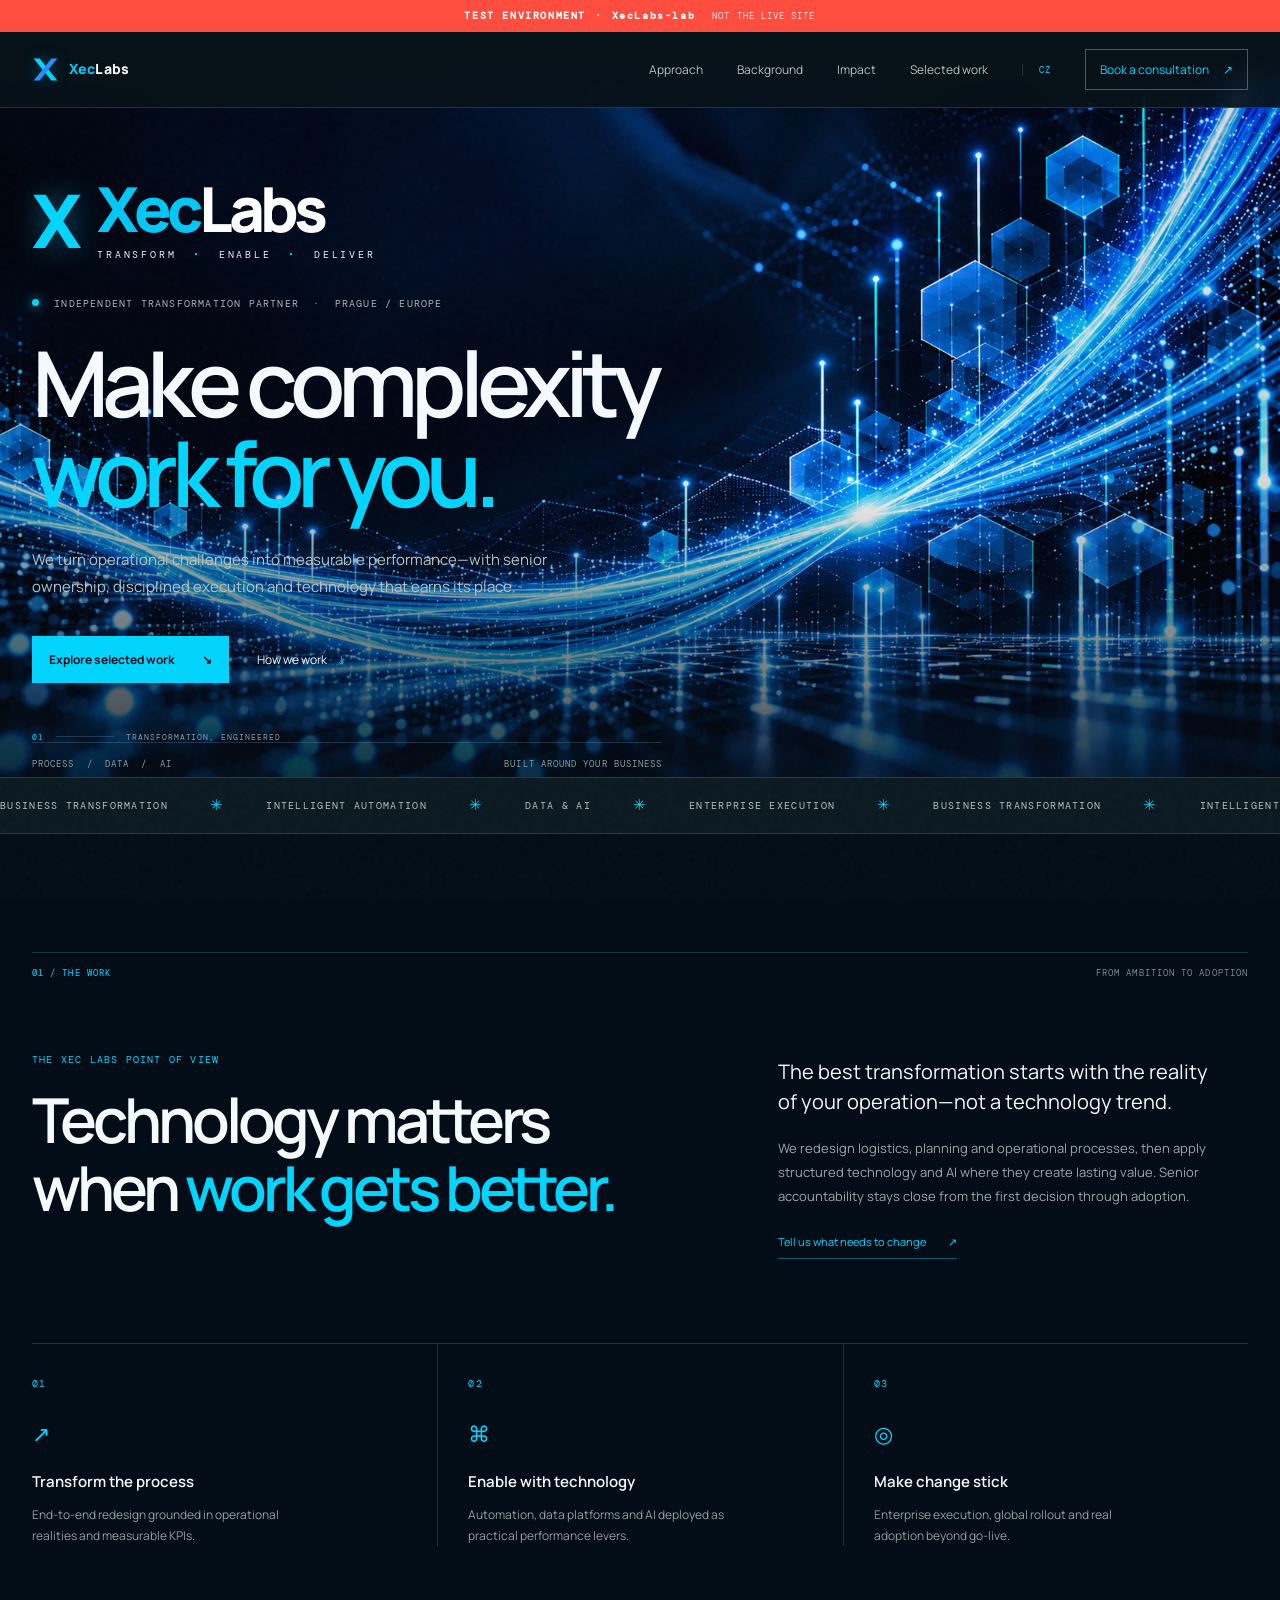
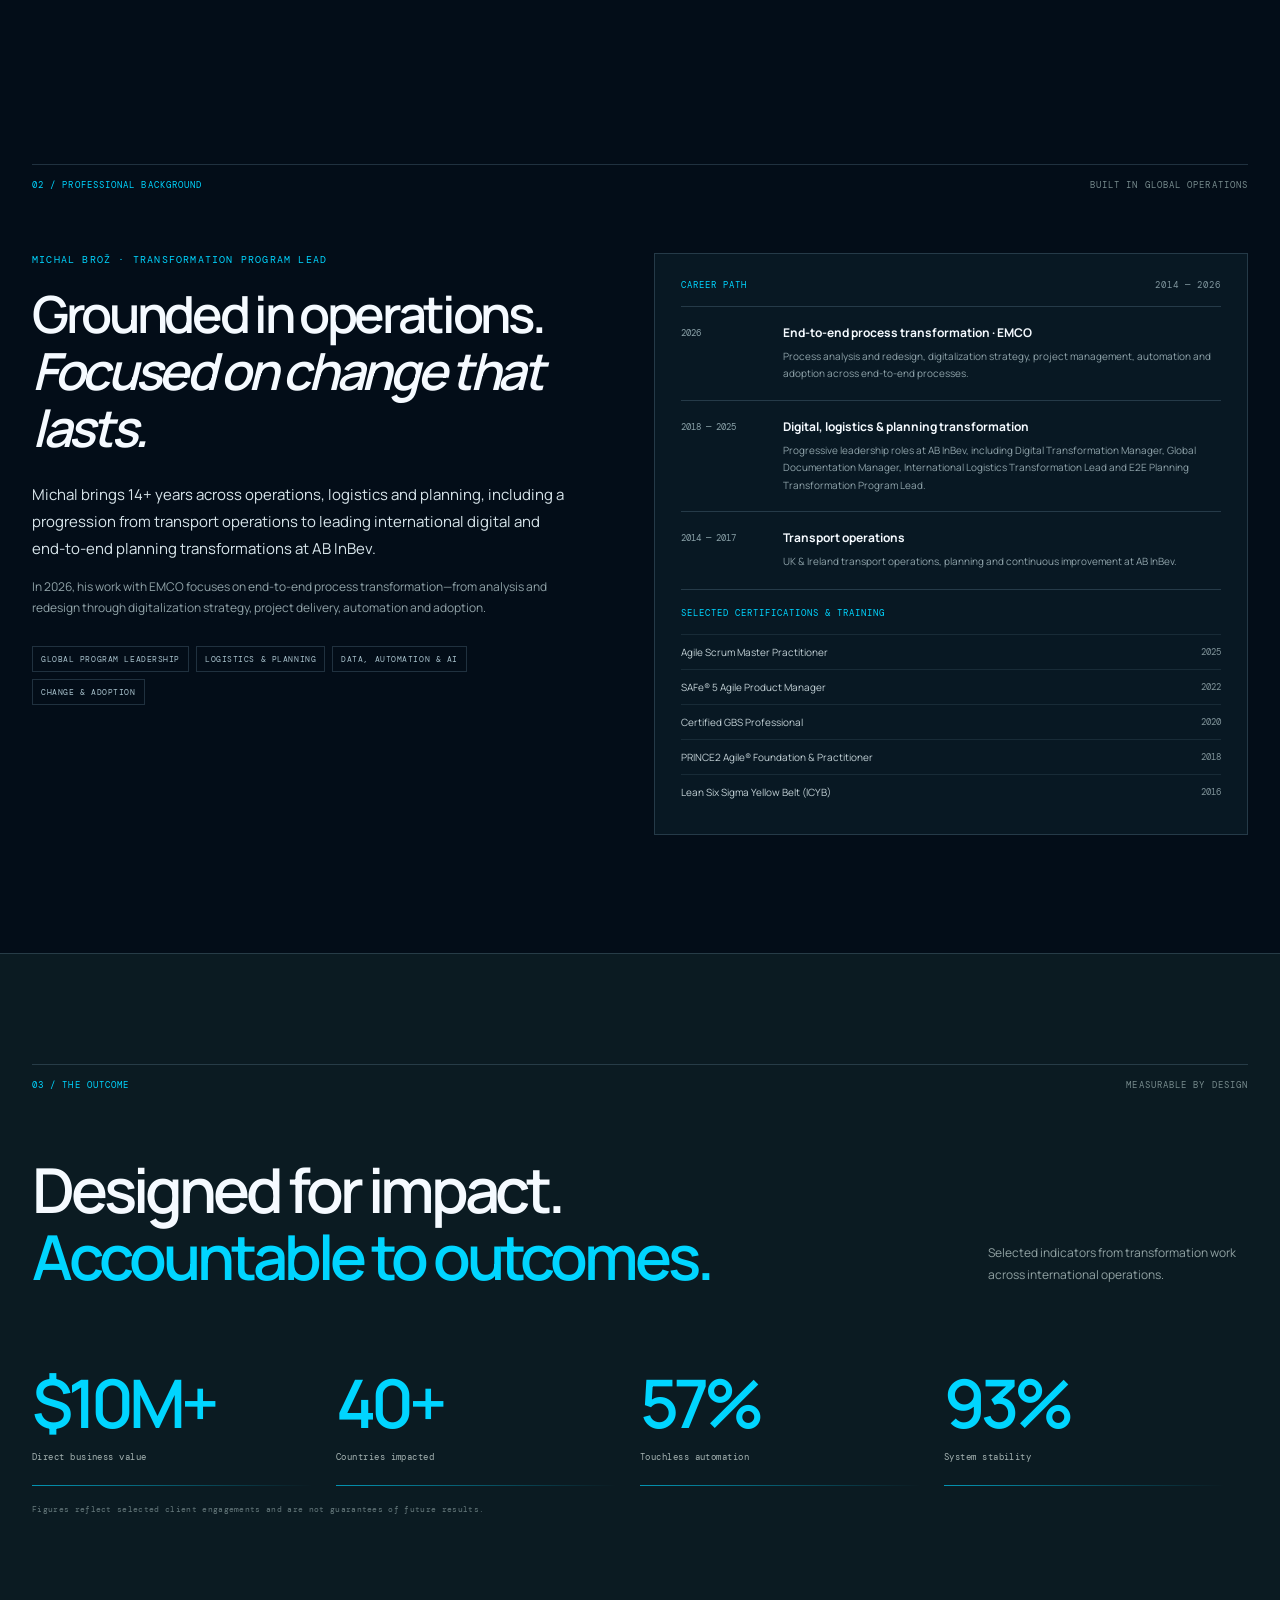
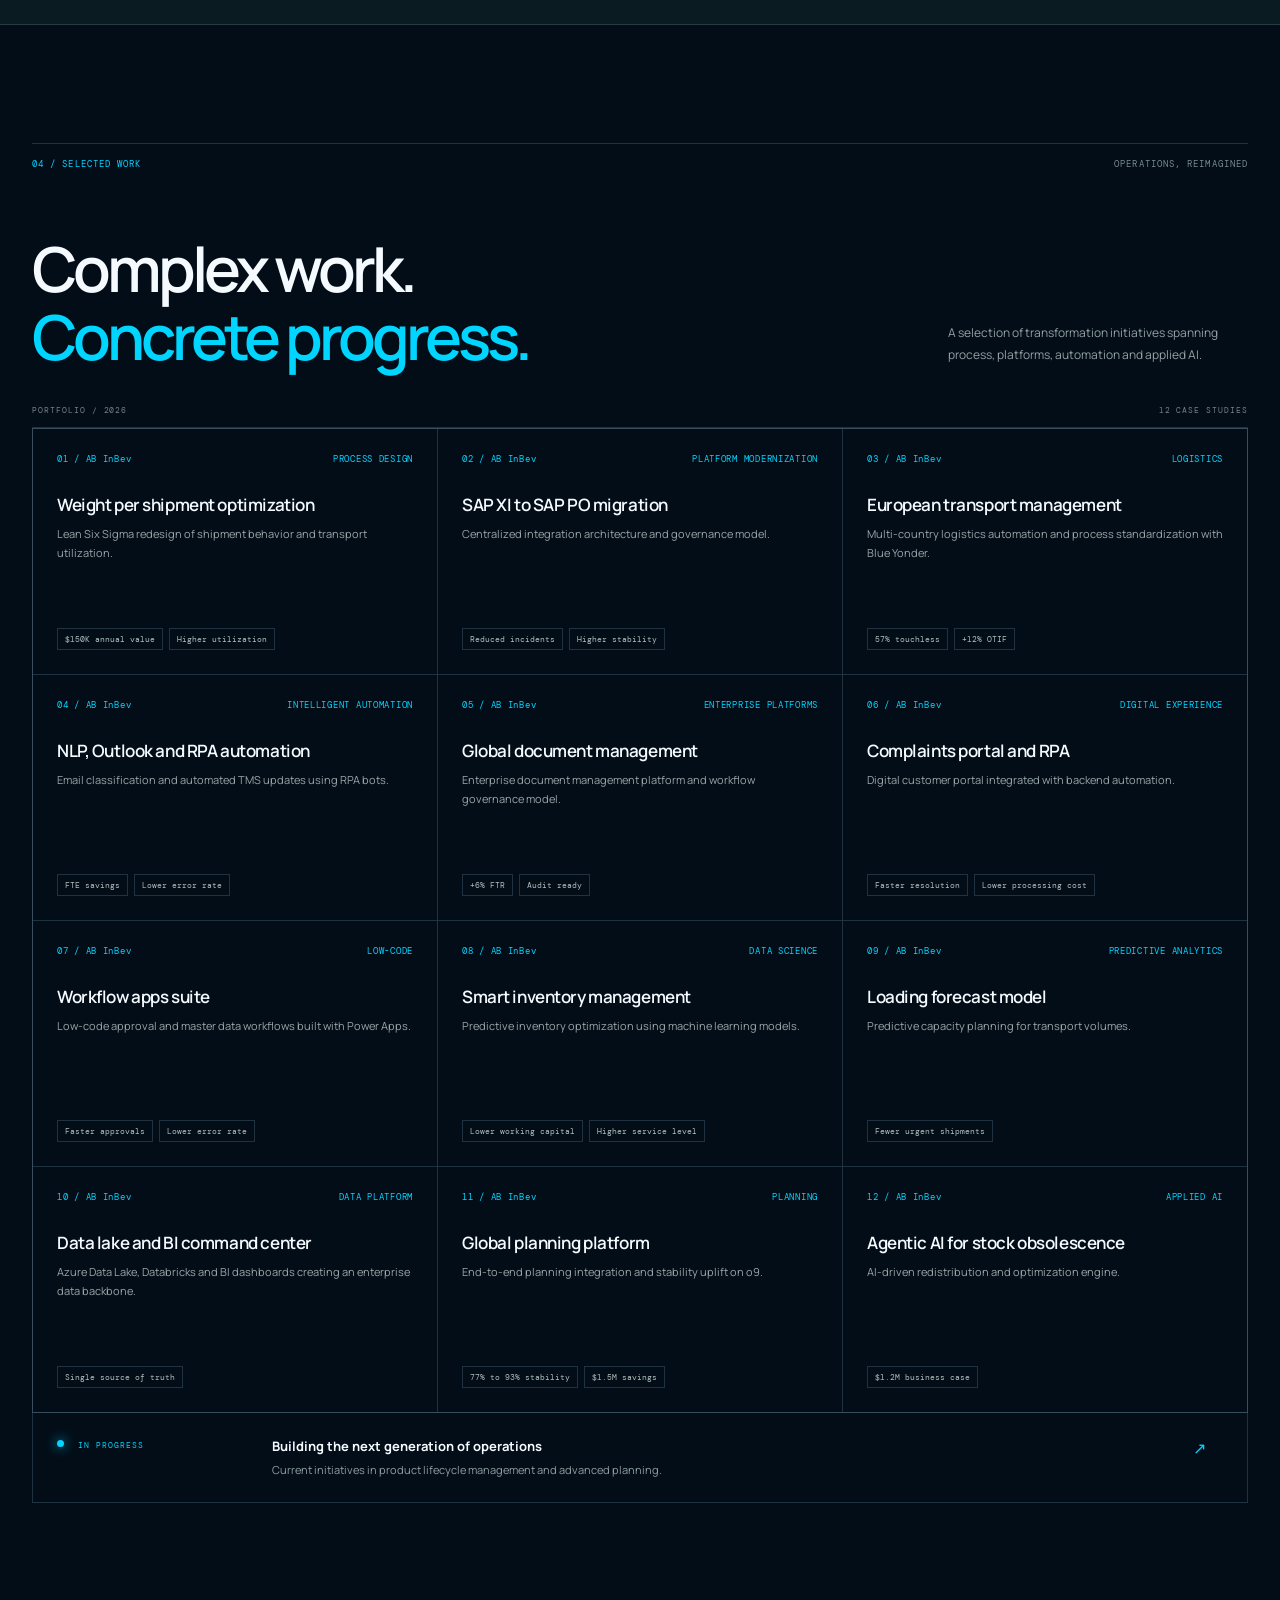
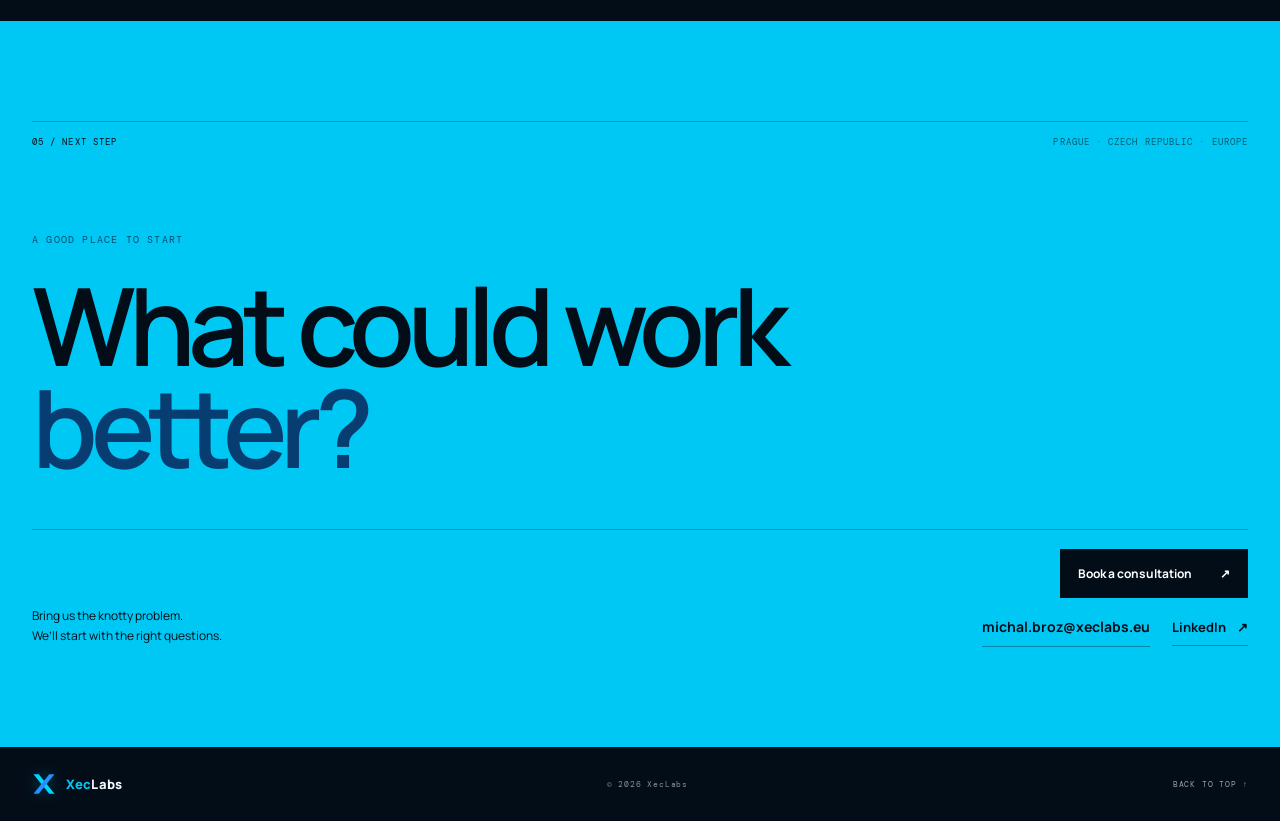
==== commit dbf5001c: "Add files via upload" ====
--- a/index.html
+++ b/index.html
@@ -21,7 +21,7 @@
       <button class="menu-toggle" type="button" aria-expanded="false" aria-controls="primary-nav" aria-label="Open navigation"><span></span><span></span></button>
       <nav id="primary-nav" class="nav-links" aria-label="Main navigation">
         <a href="#approach">Approach</a><a href="#background">Background</a><a href="#impact">Impact</a><a href="#work">Selected work</a><a class="language-switch" href="cs/" lang="cs" aria-label="Česká verze">CZ</a>
-        <a class="nav-contact" href="#contact">Start a conversation <span>↗</span></a>
+        <a class="nav-contact" href="#contact">Book a consultation <span>↗</span></a>
       </nav>
     </div>
   </header>
@@ -117,7 +117,16 @@
         <div class="section-kicker"><span>05 / NEXT STEP</span><span>PRAGUE · CZECH REPUBLIC · EUROPE</span></div>
         <p class="eyebrow accent">A GOOD PLACE TO START</p>
         <h2>What could work<br><em>better?</em></h2>
-        <div class="contact-bottom"><p>Bring us the knotty problem.<br>We’ll start with the right questions.</p><a class="contact-email" href="mailto:Michal.Broz@XecLabs.eu">Michal.Broz@XecLabs.eu <span>↗</span></a></div>
+        <div class="contact-bottom">
+          <p>Bring us the knotty problem.<br>We’ll start with the right questions.</p>
+          <div class="contact-actions">
+            <a class="button contact-cta" href="mailto:michal.broz@xeclabs.eu?subject=Book%20a%20consultation%20%7C%20XecLabs">Book a consultation <span>↗</span></a>
+            <div class="contact-links">
+              <a class="contact-email" href="mailto:michal.broz@xeclabs.eu">michal.broz@xeclabs.eu</a>
+              <a class="contact-linkedin" href="https://www.linkedin.com/in/michalbroz1" target="_blank" rel="noopener noreferrer">LinkedIn <span>↗</span></a>
+            </div>
+          </div>
+        </div>
       </div>
     </section>
   </main>
--- a/styles.css
+++ b/styles.css
@@ -2,6 +2,9 @@
 @media(max-width:850px){.wrap{width:min(100% - 40px,680px)}.hero{grid-template-columns:1fr;padding-top:95px;padding-bottom:120px;min-height:auto}.hero-art{height:390px;margin-top:35px}.hero-foot{bottom:-75px}.hero-index{bottom:22px}.approach-grid{grid-template-columns:1fr;gap:35px}.approach-copy{max-width:560px}.impact-heading,.work-heading{display:block}.impact-heading p,.work-heading>p{margin-top:23px}.project-grid{grid-template-columns:repeat(2,1fr)}.current-work{grid-template-columns:140px 1fr 20px}.nav-links{gap:19px}.metrics{margin-top:56px}}
 @media(max-width:600px){.wrap{width:calc(100% - 36px)}.site-header{height:66px}.menu-toggle{display:flex;flex-direction:column;gap:5px;border:0;background:none;padding:12px}.menu-toggle span{width:20px;height:1px;background:var(--acid)}.nav-links{display:none;position:absolute;top:65px;left:0;right:0;height:auto;padding:22px 18px 26px;background:#0b1b22;border-bottom:1px solid var(--line);align-items:stretch;flex-direction:column;gap:18px}.nav-links.open{display:flex}.nav-links .nav-contact{align-self:flex-start}.hero{padding-top:73px;padding-bottom:100px}.eyebrow{font-size:8px;letter-spacing:.08em}.hero h1{font-size:clamp(49px,13vw,72px)}.hero-lede{font-size:13px;max-width:440px}.hero-actions{gap:17px;flex-wrap:wrap}.button{padding:13px 14px;gap:18px}.hero-art{height:300px;margin-top:26px;transform:scale(.85);transform-origin:center}.orbit-one{width:340px;height:170px}.orbit-two{width:290px;height:290px}.orbit-three{width:400px;height:215px}.core{width:130px;height:130px}.node-a{left:0}.node-b{right:-8px}.node-c{left:-8px}.hero-foot{font-size:7px;bottom:-65px}.hero-index{bottom:15px;font-size:7px}.ticker-track{height:47px;gap:24px;font-size:8px}.section,.work-section{padding-block:78px}.section-kicker{font-size:7px;letter-spacing:.07em}.approach-grid{padding-top:48px}.approach h2,.impact-heading h2,.work-heading h2{font-size:42px}.large-copy{font-size:18px}.capability-grid{margin-top:53px;grid-template-columns:1fr}.capability,.capability+.capability{border-left:0;border-top:1px solid var(--line);padding:20px 0}.cap-icon{margin:12px 0 10px}.capability p{max-width:400px}.impact-section{padding-block:75px}.impact-heading{padding-top:47px}.metrics{grid-template-columns:repeat(2,1fr);row-gap:33px;margin-top:45px}.metric-value{font-size:50px}.metric-rule{margin-top:12px}.metric-note{line-height:1.6}.work-heading{padding-top:48px}.work-meta{padding-top:27px;font-size:7px}.project-grid{grid-template-columns:1fr}.project-card{min-height:205px;padding:20px}.project-card h3{margin-top:23px}.current-work{grid-template-columns:1fr 22px;gap:10px;padding:18px}.current-label{grid-column:1 / -1}.contact-section{padding-block:72px}.contact-wrap>.eyebrow{margin-top:62px}.contact-wrap h2{font-size:65px}.contact-bottom{margin-top:38px;display:grid;gap:23px;align-items:start}.contact-email{font-size:16px;justify-self:start}.footer-inner{gap:15px;flex-wrap:wrap}.footer-inner>span{font-size:7px}.footer-inner>a:last-child{font-size:7px}}
 @media(prefers-reduced-motion:reduce){html{scroll-behavior:auto}*,*::before,*::after{animation-duration:.01ms!important;animation-iteration-count:1!important;transition-duration:.01ms!important}}
+
+.contact-actions{display:flex;flex-direction:column;align-items:flex-end;gap:18px}.contact-cta{background:var(--ink);border:1px solid var(--ink);color:#fff;white-space:nowrap}.contact-cta:hover{background:transparent;color:var(--ink)}.contact-links{display:flex;align-items:center;gap:22px}.contact-email{font-size:14px}.contact-linkedin{font-size:13px;font-weight:700;text-decoration:none;color:var(--ink);border-bottom:1px solid rgba(7,18,25,.35);padding-bottom:7px}.contact-linkedin span{margin-left:8px}
+@media(max-width:600px){.contact-actions{align-items:flex-start}.contact-links{align-items:flex-start;flex-direction:column;gap:14px}.contact-cta{font-size:12px}}
 
 .hero{isolation:isolate;overflow:visible}.hero::before{content:'';position:absolute;z-index:-1;top:0;bottom:0;left:50%;width:100vw;transform:translateX(-50%);background-image:linear-gradient(90deg,rgba(3,13,24,.28),rgba(3,13,24,.04) 68%,rgba(3,13,24,.16)),linear-gradient(0deg,rgba(3,13,24,.78),transparent 42%),url('assets/hero-network.png');background-size:cover;background-position:center 58%}.hero-art{display:none}.hero-copy{max-width:720px}.hero-brand-lockup{display:flex;align-items:center;gap:19px;margin:0 0 36px}.hero-x-mark{font:800 74px/.9 var(--display);letter-spacing:-.16em;color:#00d5ff;text-shadow:0 0 30px rgba(0,213,255,.4);padding-right:8px}.hero-brand-lines{display:flex;flex-direction:column;gap:9px}.hero-brand-name{font-size:clamp(40px,5vw,62px);font-weight:800;letter-spacing:-.07em;line-height:.95;color:#fff}.hero-brand-name i{font-style:normal;color:#00c8f5}.hero-brand-tagline{font:10px var(--mono);letter-spacing:.28em;color:#e4f4ff}.hero-brand-tagline b{font-weight:400;color:#00d5ff;margin:0 8px}.contact-section{background:#00c8f5}.contact-section .eyebrow{color:#064a70}.contact-wrap h2 em{color:#073d70}.ticker-track i{color:#00d5ff}.cap-icon,.cap-index,.project-category,.project-number,.current-arrow{color:#00d5ff} @media(max-width:600px){.hero-brand-lockup{margin-bottom:28px}.hero-x-mark{font-size:60px}.hero-brand-name{font-size:43px}.hero-brand-tagline{font-size:8px;letter-spacing:.18em}.hero::before{background-position:58% center}}
 .wordmark{gap:10px}.brand-mark{display:block;width:27px;height:27px;flex:none;filter:drop-shadow(0 0 7px rgba(0,213,255,.28))}.wordmark-name{font-size:14px;font-weight:800;letter-spacing:.01em;color:#f5faff}.wordmark-name b{color:#00c8f5;font-weight:800}.footer-inner .brand-mark{width:24px;height:24px}.footer-inner .wordmark-name{font-size:13px}
